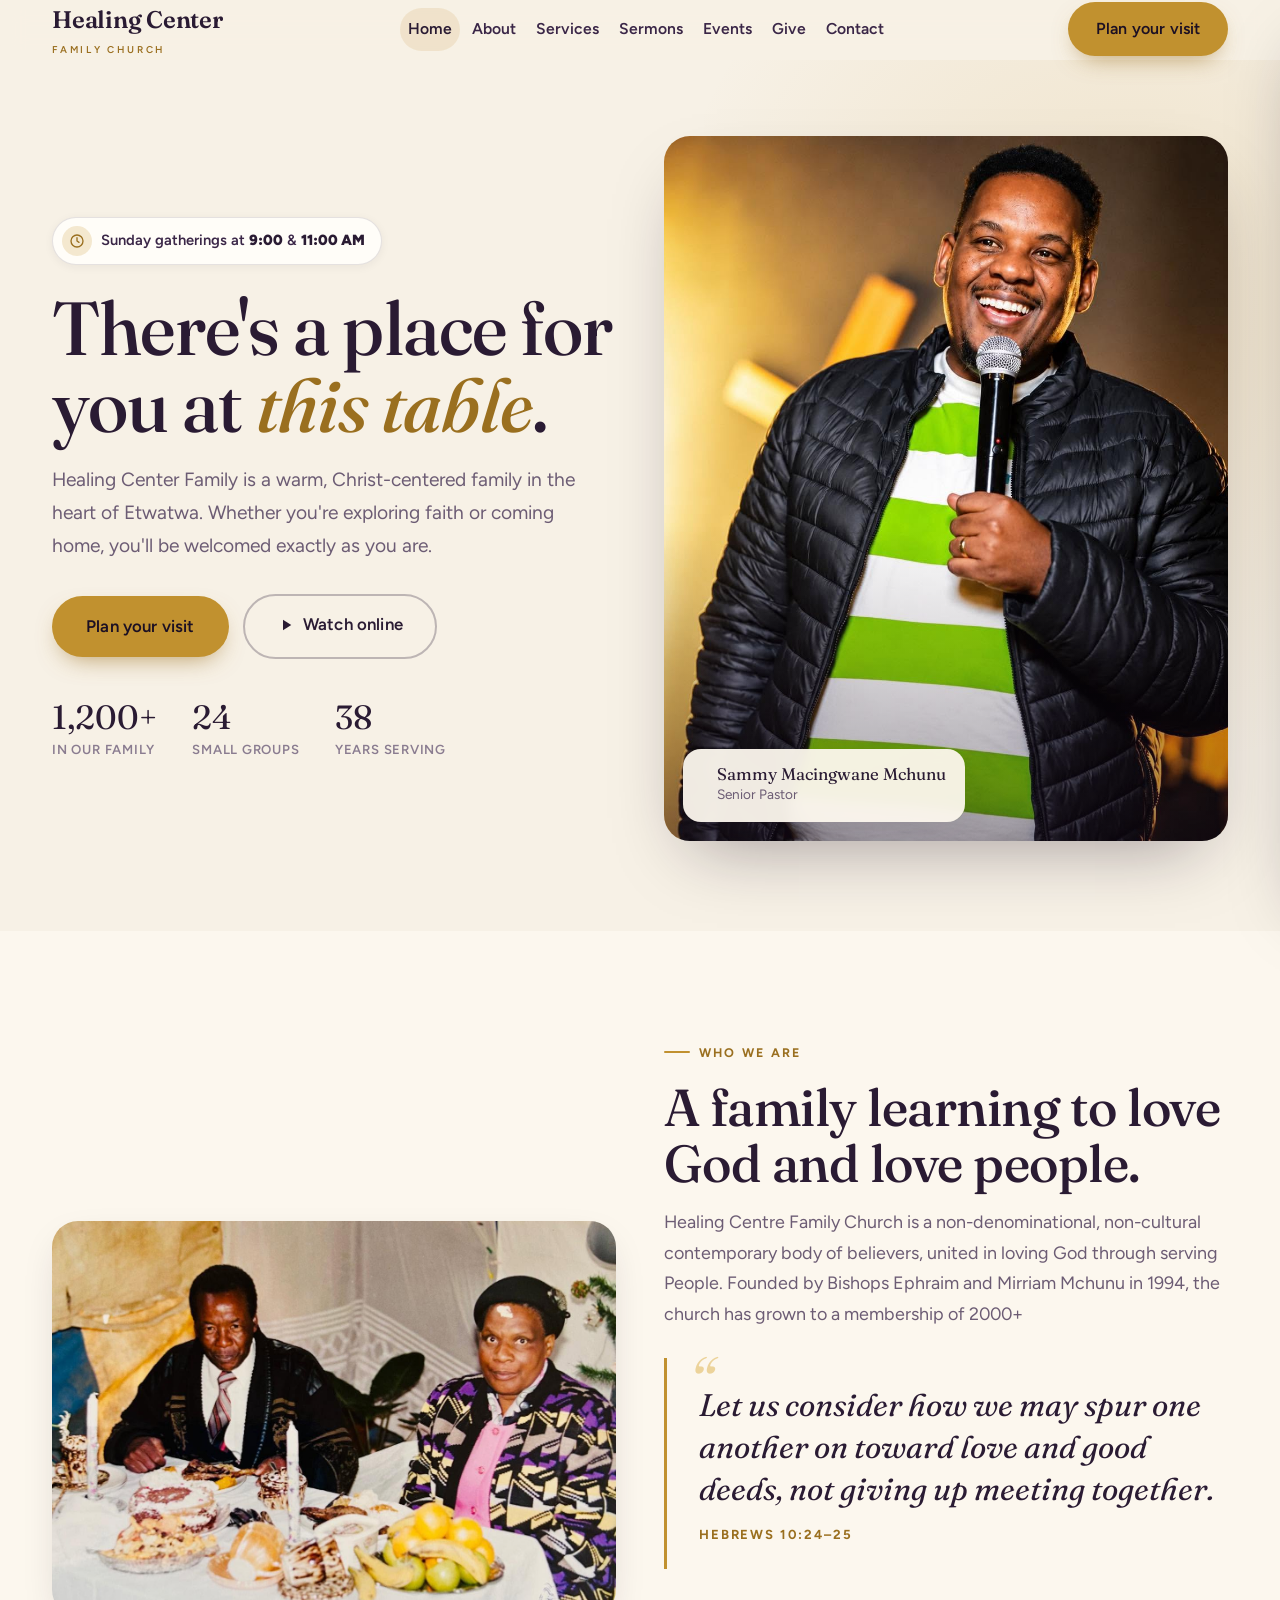
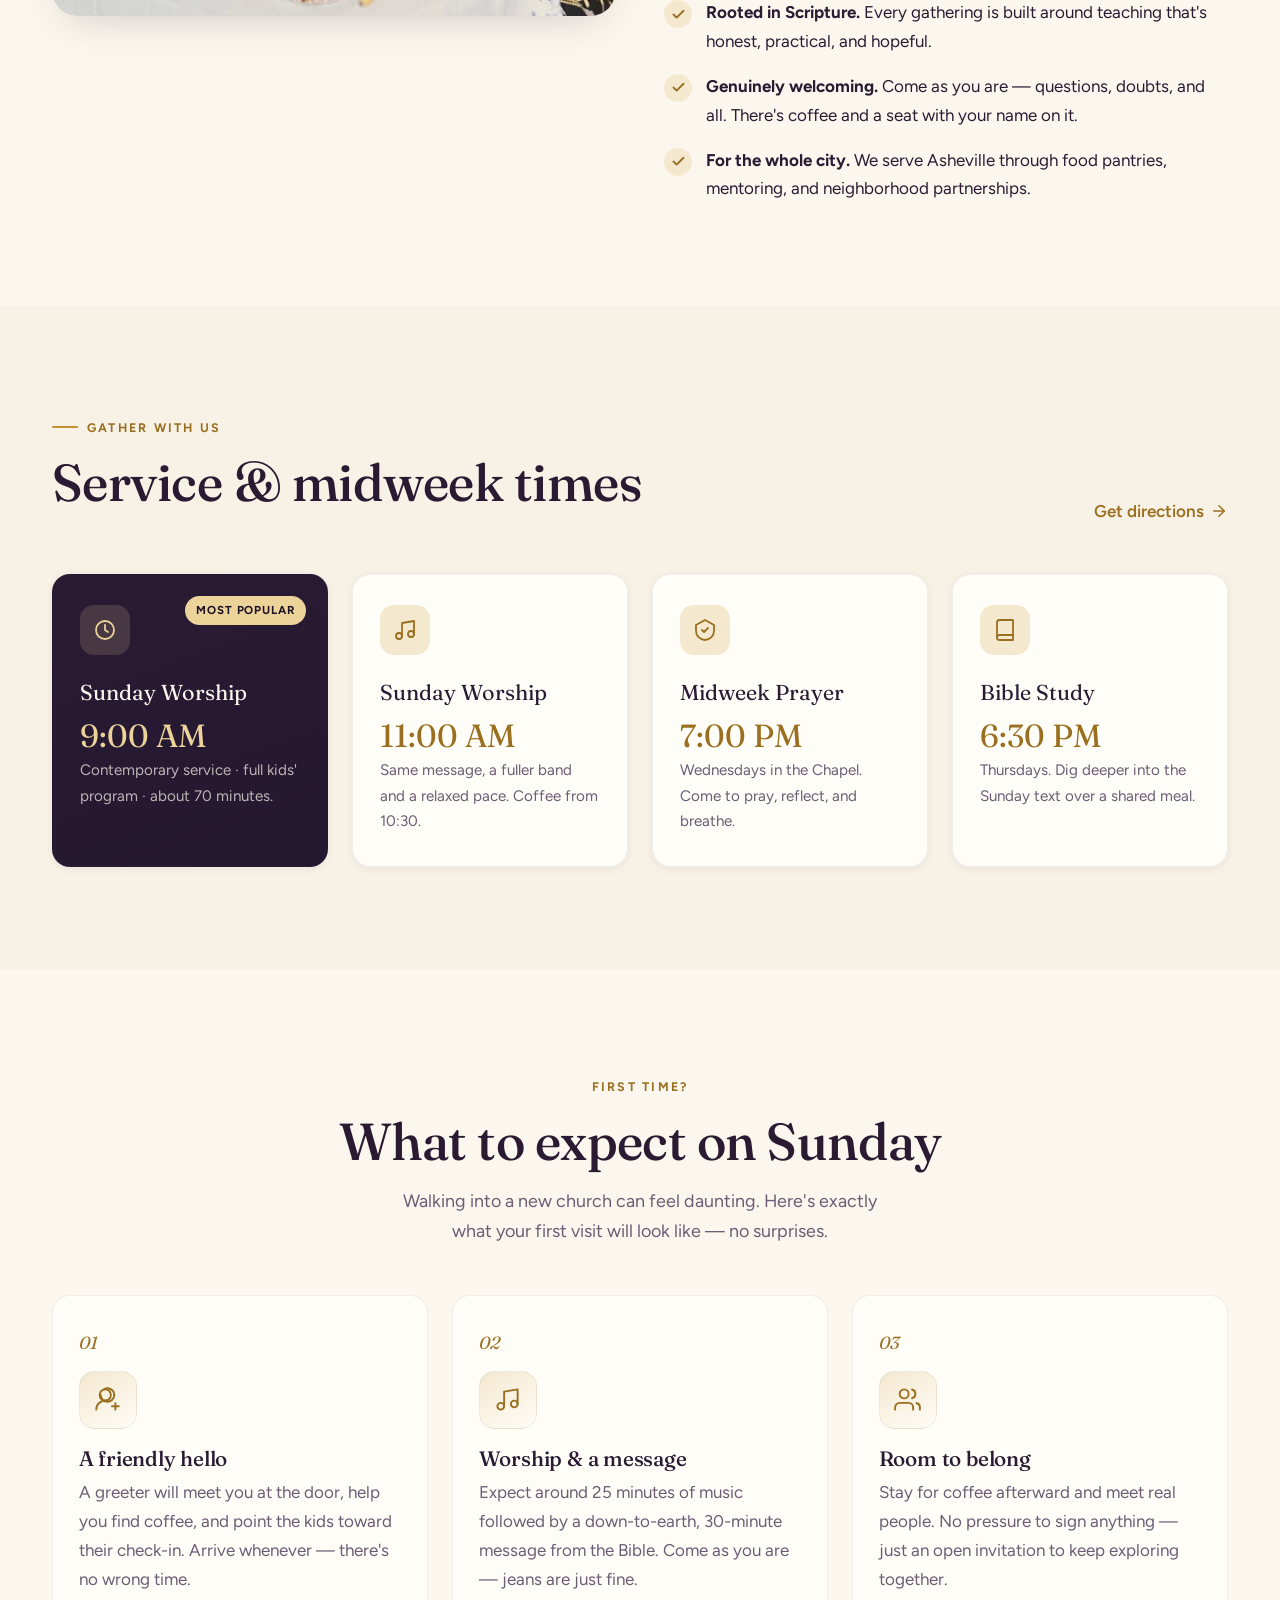
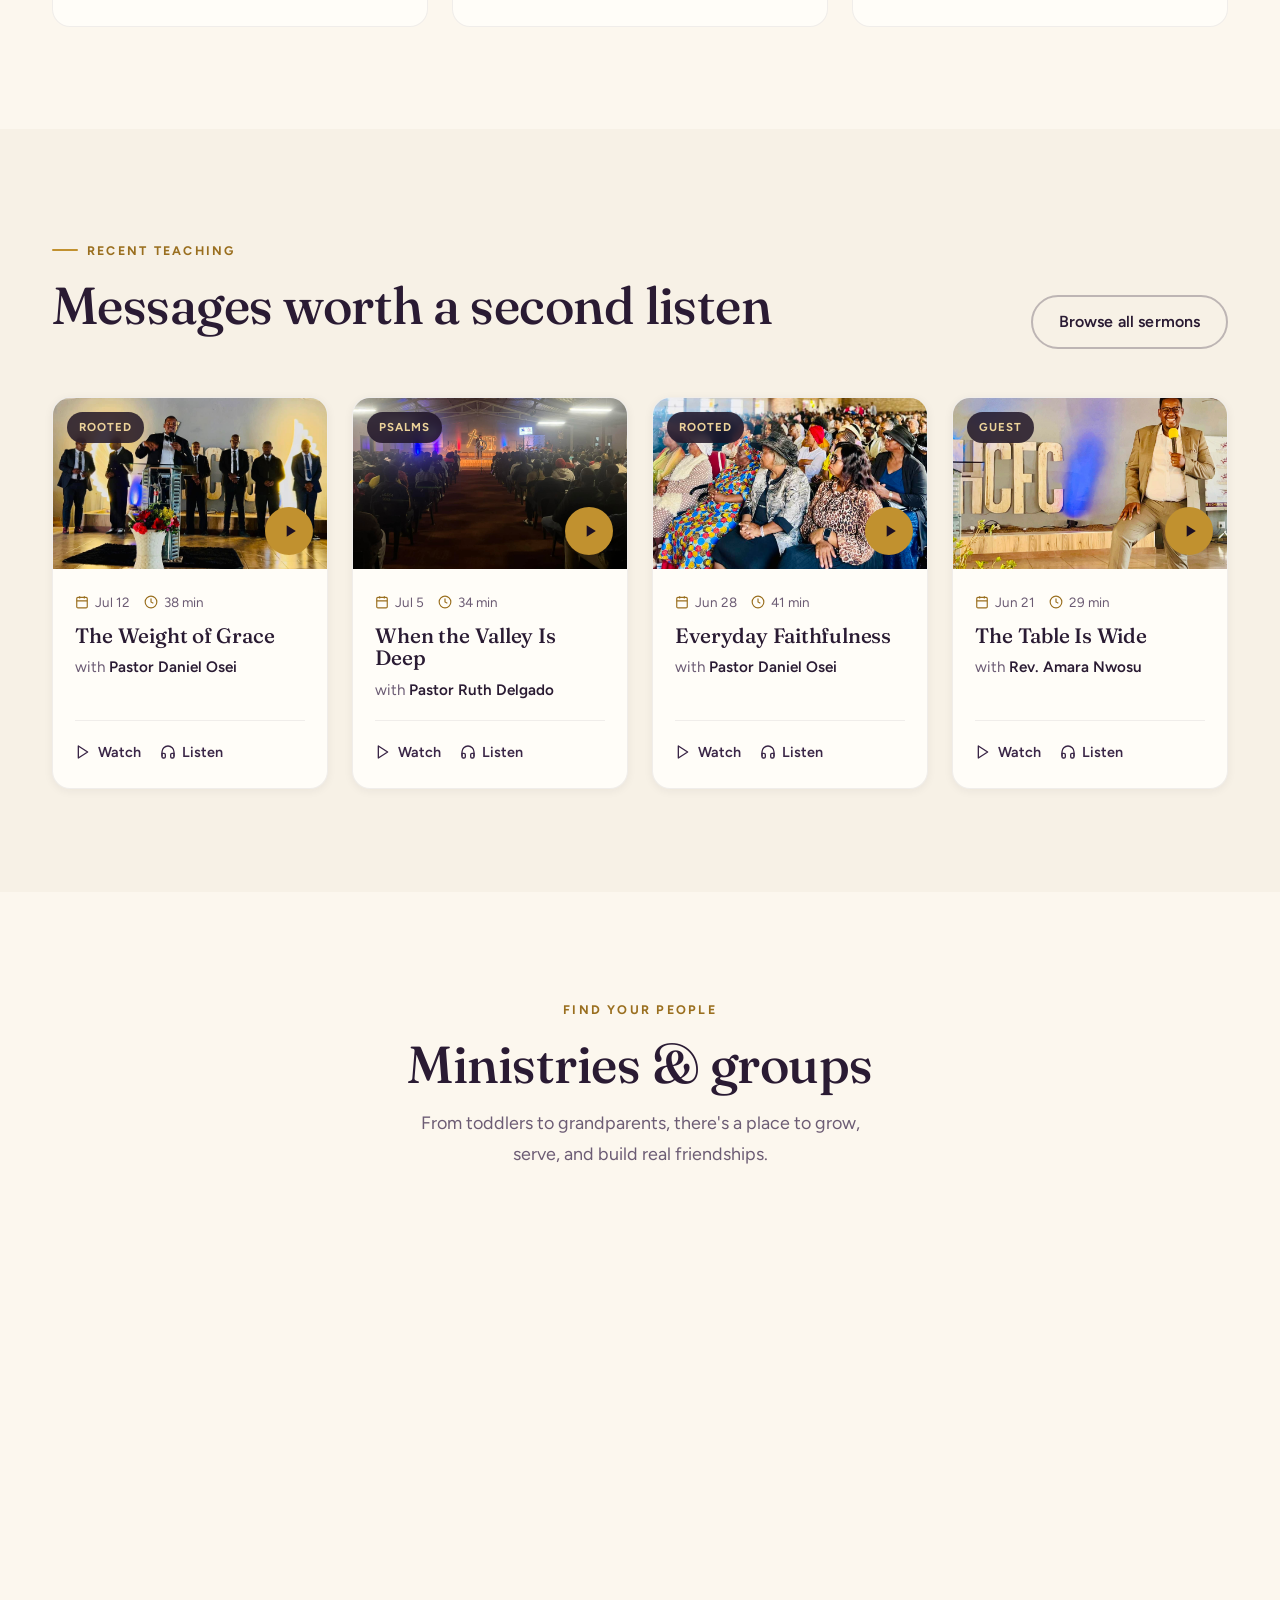
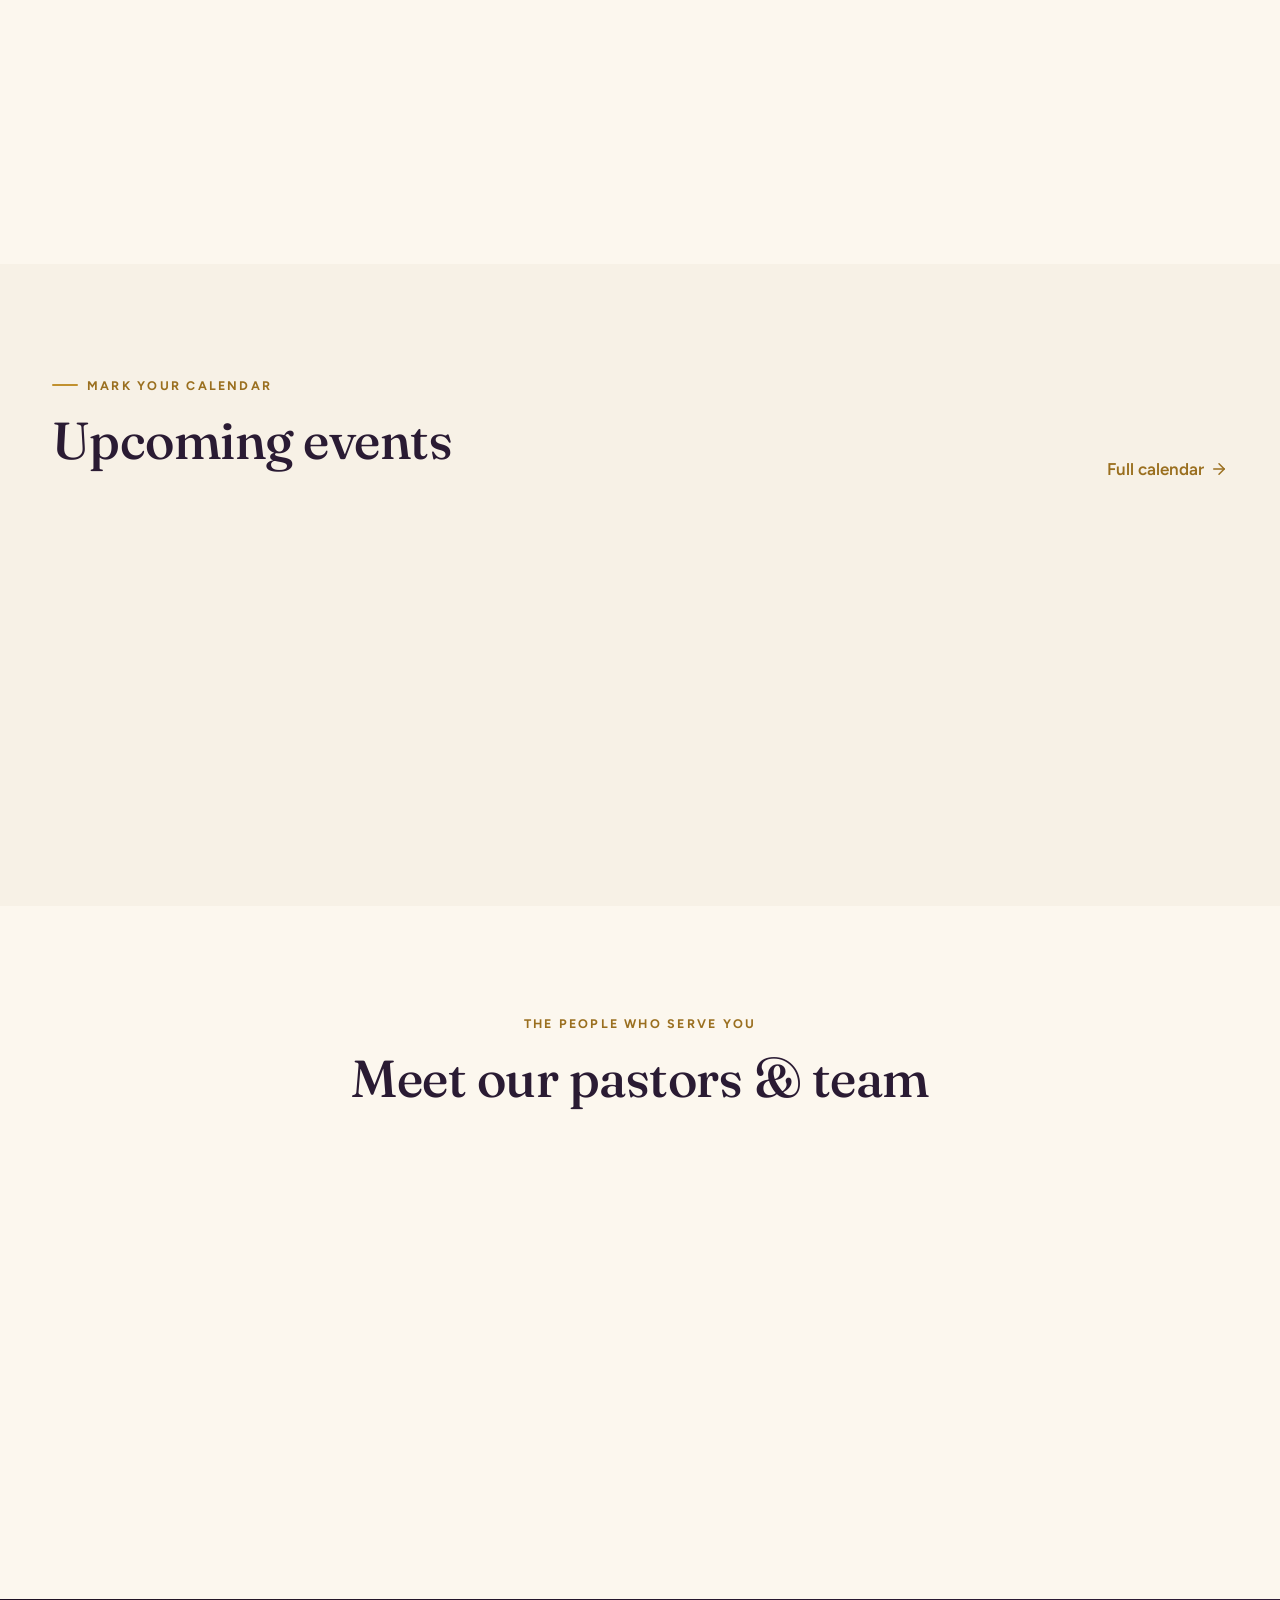
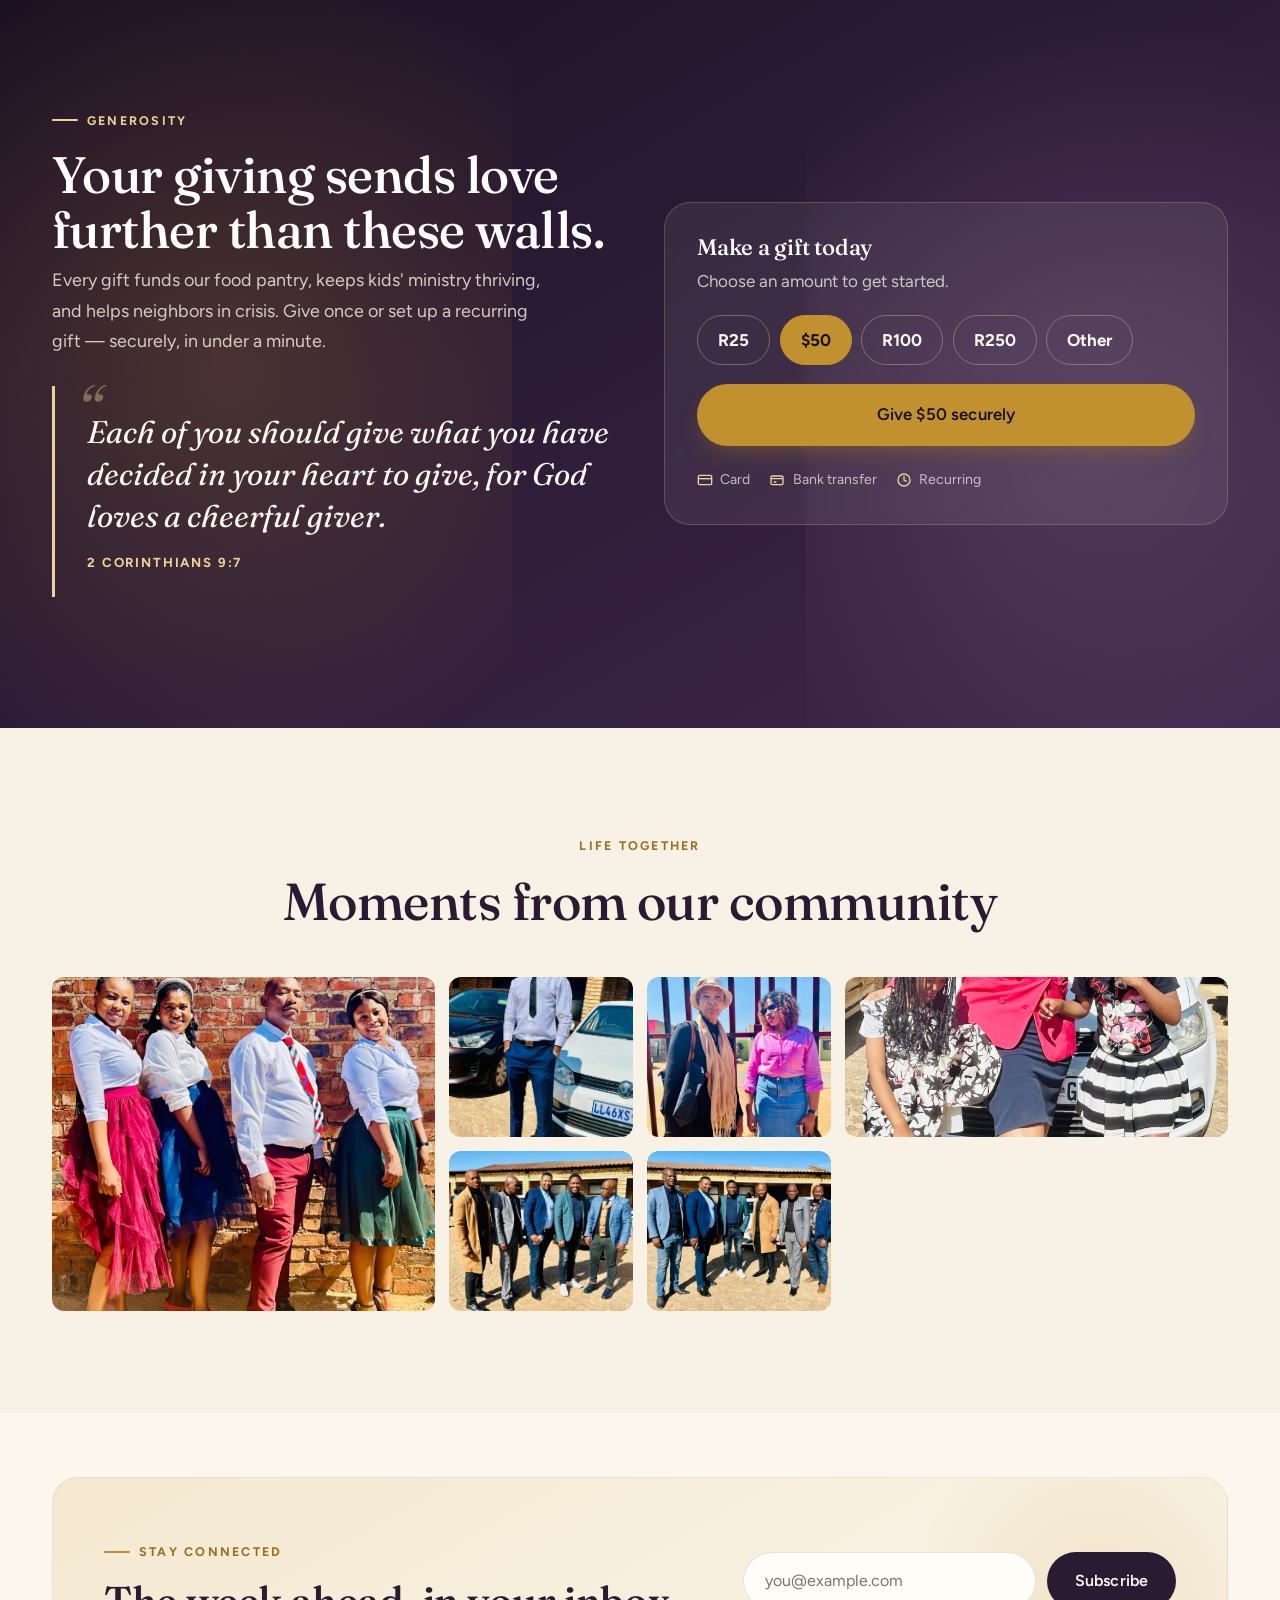
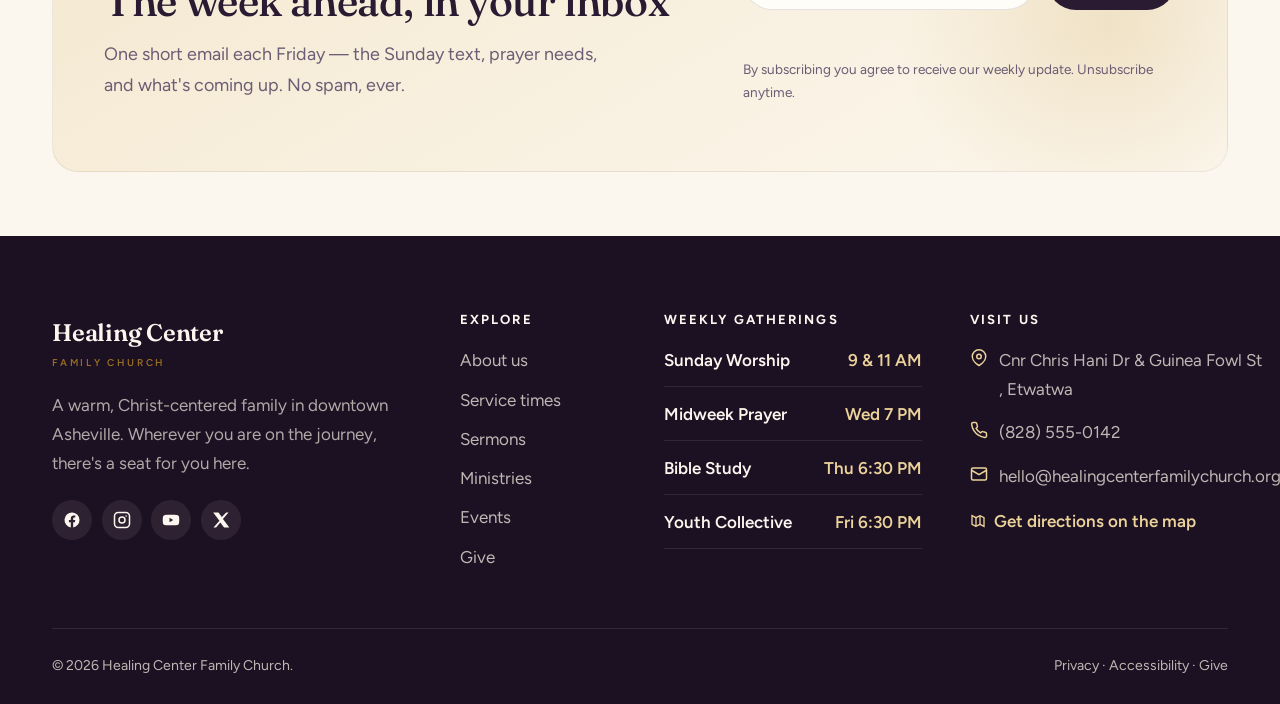
==== index.html @ fda91f12 "sadfsadfasfjj" ====
<!doctype html>
<html lang="en">
<head>
  <script>document.documentElement.classList.add("js")</script>
  <meta charset="utf-8">
  <meta name="viewport" content="width=device-width, initial-scale=1">
  <title>Healing Center Family Church</title>
  <meta name="description" content="Healing Center Family Church is a warm, Christ-centered family in Asheville. Join us Sundays at 9 &amp; 11 AM. Plan your visit, watch sermons online, and find your place in a small group.">

  <!-- Fonts -->
  <link rel="preconnect" href="https://fonts.googleapis.com">
  <link rel="preconnect" href="https://fonts.gstatic.com" crossorigin>
  <link href="https://fonts.googleapis.com/css2?family=Fraunces:ital,opsz,wght@0,9..144,400;0,9..144,500;0,9..144,600;1,9..144,400;1,9..144,500&family=Figtree:wght@400;500;600;700&display=swap" rel="stylesheet">

  <!-- Styles -->
  <link rel="stylesheet" href="css/vendor/bootstrap.min.css">
  <link rel="stylesheet" href="css/style.css">
</head>
<body>
  <a class="skip-link" href="#main">Skip to content</a>

  <!-- ===================== NAVBAR ===================== -->
  <header class="site-nav" id="siteNav">
    <div class="container">
      <nav class="navbar navbar-expand-lg p-0" aria-label="Main navigation">
        <a class="brand" href="index.html" aria-label="Healing Center Family Church home">
          
          <span>Healing Center<small>Family Church</small></span>
        </a>

        <ul class="nav-links navbar-nav mx-auto d-none d-lg-flex flex-row">
          <li class="nav-item"><a class="nav-link active" href="index.html">Home</a></li>
          <li class="nav-item"><a class="nav-link" href="#about">About</a></li>
          <li class="nav-item"><a class="nav-link" href="#services">Services</a></li>
          <li class="nav-item"><a class="nav-link" href="sermons.html">Sermons</a></li>
          <li class="nav-item"><a class="nav-link" href="#events">Events</a></li>
          <li class="nav-item"><a class="nav-link" href="#give">Give</a></li>
          <li class="nav-item"><a class="nav-link" href="#contact">Contact</a></li>
        </ul>

        <div class="nav-cta d-none d-lg-flex align-items-center">
          <a class="btn btn-gold" href="#visit">Plan your visit</a>
        </div>

        <button class="nav-toggle d-lg-none ms-auto" id="navToggle" aria-label="Open menu" aria-expanded="false" aria-controls="mobileMenu">
          <span aria-hidden="true"></span>
        </button>
      </nav>
    </div>
  </header>

  <!-- Mobile menu -->
  <div class="nav-backdrop" id="navBackdrop" hidden></div>
  <aside class="mobile-menu" id="mobileMenu" aria-label="Mobile menu" aria-hidden="true">
    <div class="menu-head">
      <span class="brand" style="font-size:1.25rem;">Healing Center Family Church</span>
      <button class="menu-close" id="menuClose" aria-label="Close menu">&times;</button>
    </div>
    <nav aria-label="Mobile navigation">
      <a class="m-link" href="index.html">Home</a>
      <a class="m-link" href="#about">About</a>
      <a class="m-link" href="#services">Services</a>
      <a class="m-link" href="sermons.html">Sermons</a>
      <a class="m-link" href="#events">Events</a>
      <a class="m-link" href="#give">Give</a>
      <a class="m-link" href="#contact">Contact</a>
    </nav>
    <div class="m-cta">
      <a class="btn btn-gold" href="#visit">Plan your visit</a>
      <a class="btn btn-outline-ink" href="sermons.html">Watch online</a>
    </div>
  </aside>

  <main id="main">
    <!-- ===================== HERO ===================== -->
    <section class="hero" id="visit">
      <div class="container">
        <div class="row align-items-center g-5">
          <div class="col-lg-6">
            <span class="hero-chip">
              <span class="dot" aria-hidden="true"><svg viewBox="0 0 24 24" fill="none" stroke="currentColor" stroke-width="2" stroke-linecap="round" stroke-linejoin="round"><circle cx="12" cy="12" r="9"/><path d="M12 7v5l3 2"/></svg></span>
              <span>Sunday gatherings at <b>9:00</b> &amp; <b>11:00 AM</b></span>
            </span>
            <h1 class="hero-title">There's a place for you at <em>this table</em>.</h1>
            <p class="hero-lead">Healing Center Family is a warm, Christ-centered family in the heart of Etwatwa. Whether you're exploring faith or coming home, you'll be welcomed exactly as you are.</p>
            <div class="hero-actions">
              <a class="btn btn-gold btn-lg" href="#services">Plan your visit</a>
              <a class="btn btn-outline-ink btn-lg" href="sermons.html">
                <span class="d-inline-flex align-items-center gap-2">
                  <svg width="18" height="18" viewBox="0 0 24 24" fill="currentColor" aria-hidden="true"><path d="M8 5v14l11-7z"/></svg>
                  Watch online
                </span>
              </a>
            </div>

            <div class="hero-stats">
              <div class="stat">
                <div class="num" data-count="1200" data-suffix="+">0</div>
                <div class="lbl">In our family</div>
              </div>
              <div class="stat">
                <div class="num" data-count="24">0</div>
                <div class="lbl">Small groups</div>
              </div>
              <div class="stat">
                <div class="num" data-count="38" data-prefix="">0</div>
                <div class="lbl">Years serving</div>
              </div>
            </div>
          </div>

          <div class="col-lg-6">
            <div class="hero-media">
              <img src="img/hero.jpg" width="720" height="900" alt="Congregation gathered together with hands raised in worship inside a light-filled sanctuary" fetchpriority="high">
              <div class="hero-badge">
                <span aria-hidden="true"><svg viewBox="0 0 24 24" fill="none" stroke="currentColor" stroke-width="1.8" stroke-linecap="round" stroke-linejoin="round"><path d="M21 10c0 7-9 12-9 12s-9-5-9-12a9 9 0 0 1 18 0z"/><circle cx="12" cy="10" r="3"/></svg></span>
                <div>
                  <div class="hb-title">Sammy Macingwane Mchunu</div>
                  <div class="hb-sub">Senior Pastor</div>
                </div>
              </div>
            </div>
          </div>
        </div>
      </div>
    </section>

    <!-- ===================== ABOUT / WELCOME ===================== -->
    <section class="section bg-cream-2" id="about">
      <div class="container">
        <div class="row g-5 align-items-center">
          <div class="col-lg-6">
            <div class="about-media">
              <img src="img/about.jpg" width="640" height="760" loading="lazy" alt="Open Bible resting on a wooden pew beside soft morning light through a stained-glass window">
            </div>
          </div>
          <div class="col-lg-6">
            <span class="eyebrow">Who we are</span>
            <h2 class="section-title">A family learning to love God and love people.</h2>
            <p class="section-lead" style="max-width:none;">Healing Centre Family Church is a non-denominational, non-cultural contemporary body of believers, united in loving God through serving People. Founded by Bishops Ephraim and Mirriam Mchunu in 1994, the church has grown to a membership of 2000+
</p>

            <blockquote class="verse-quote">
              Let us consider how we may spur one another on toward love and good deeds, not giving up meeting together.
              <cite>Hebrews 10:24&ndash;25</cite>
            </blockquote>

            <ul class="value-list">
              <li>
                <span class="tick" aria-hidden="true"><svg viewBox="0 0 24 24" fill="none" stroke="currentColor" stroke-width="3" stroke-linecap="round" stroke-linejoin="round"><path d="M20 6 9 17l-5-5"/></svg></span>
                <span><b>Rooted in Scripture.</b> Every gathering is built around teaching that's honest, practical, and hopeful.</span>
              </li>
              <li>
                <span class="tick" aria-hidden="true"><svg viewBox="0 0 24 24" fill="none" stroke="currentColor" stroke-width="3" stroke-linecap="round" stroke-linejoin="round"><path d="M20 6 9 17l-5-5"/></svg></span>
                <span><b>Genuinely welcoming.</b> Come as you are — questions, doubts, and all. There's coffee and a seat with your name on it.</span>
              </li>
              <li>
                <span class="tick" aria-hidden="true"><svg viewBox="0 0 24 24" fill="none" stroke="currentColor" stroke-width="3" stroke-linecap="round" stroke-linejoin="round"><path d="M20 6 9 17l-5-5"/></svg></span>
                <span><b>For the whole city.</b> We serve Asheville through food pantries, mentoring, and neighborhood partnerships.</span>
              </li>
            </ul>
          </div>
        </div>
      </div>
    </section>

    <!-- ===================== SERVICE TIMES ===================== -->
    <section class="section bg-cream" id="services">
      <div class="container">
        <div class="row align-items-end mb-5">
          <div class="col-lg-8">
            <span class="eyebrow">Gather with us</span>
            <h2 class="section-title">Service &amp; midweek times</h2>
          </div>
          <div class="col-lg-4 text-lg-end">
            <a class="link-arrow" href="#contact">Get directions <svg width="18" height="18" viewBox="0 0 24 24" fill="none" stroke="currentColor" stroke-width="2" stroke-linecap="round" stroke-linejoin="round"><path d="M5 12h14"/><path d="m12 5 7 7-7 7"/></svg></a>
          </div>
        </div>

        <div class="row g-4">
          <div class="col-md-6 col-lg-3 reveal">
            <div class="svc-card is-primary">
              <span class="svc-pill">Most popular</span>
              <div class="svc-ico" aria-hidden="true"><svg viewBox="0 0 24 24" fill="none" stroke="currentColor" stroke-width="1.8" stroke-linecap="round" stroke-linejoin="round"><circle cx="12" cy="12" r="9"/><path d="M12 7v5l3 2"/></svg></div>
              <div class="svc-name">Sunday Worship</div>
              <div class="svc-time">9:00 AM</div>
              <p class="svc-meta">Contemporary service · full kids' program · about 70 minutes.</p>
            </div>
          </div>
          <div class="col-md-6 col-lg-3 reveal d1">
            <div class="svc-card">
              <div class="svc-ico" aria-hidden="true"><svg viewBox="0 0 24 24" fill="none" stroke="currentColor" stroke-width="1.8" stroke-linecap="round" stroke-linejoin="round"><path d="M9 18V5l12-2v13"/><circle cx="6" cy="18" r="3"/><circle cx="18" cy="16" r="3"/></svg></div>
              <div class="svc-name">Sunday Worship</div>
              <div class="svc-time">11:00 AM</div>
              <p class="svc-meta">Same message, a fuller band and a relaxed pace. Coffee from 10:30.</p>
            </div>
          </div>
          <div class="col-md-6 col-lg-3 reveal d2">
            <div class="svc-card">
              <div class="svc-ico" aria-hidden="true"><svg viewBox="0 0 24 24" fill="none" stroke="currentColor" stroke-width="1.8" stroke-linecap="round" stroke-linejoin="round"><path d="M12 2 3 7v6c0 5 3.8 8.5 9 9 5.2-.5 9-4 9-9V7z"/><path d="M9 12l2 2 4-4"/></svg></div>
              <div class="svc-name">Midweek Prayer</div>
              <div class="svc-time">7:00 PM</div>
              <p class="svc-meta">Wednesdays in the Chapel. Come to pray, reflect, and breathe.</p>
            </div>
          </div>
          <div class="col-md-6 col-lg-3 reveal d3">
            <div class="svc-card">
              <div class="svc-ico" aria-hidden="true"><svg viewBox="0 0 24 24" fill="none" stroke="currentColor" stroke-width="1.8" stroke-linecap="round" stroke-linejoin="round"><path d="M4 19.5A2.5 2.5 0 0 1 6.5 17H20"/><path d="M6.5 2H20v20H6.5A2.5 2.5 0 0 1 4 19.5v-15A2.5 2.5 0 0 1 6.5 2z"/></svg></div>
              <div class="svc-name">Bible Study</div>
              <div class="svc-time">6:30 PM</div>
              <p class="svc-meta">Thursdays. Dig deeper into the Sunday text over a shared meal.</p>
            </div>
          </div>
        </div>
      </div>
    </section>

    <!-- ===================== WHAT TO EXPECT ===================== -->
    <section class="section bg-cream-2">
      <div class="container">
        <div class="text-center mb-5">
          <span class="eyebrow center">First time?</span>
          <h2 class="section-title">What to expect on Sunday</h2>
          <p class="section-lead mx-auto">Walking into a new church can feel daunting. Here's exactly what your first visit will look like — no surprises.</p>
        </div>
        <div class="row g-4">
          <div class="col-md-4 reveal">
            <div class="expect-card">
              <span class="expect-num">01</span>
              <div class="expect-ico" aria-hidden="true"><svg viewBox="0 0 24 24" fill="none" stroke="currentColor" stroke-width="1.7" stroke-linecap="round" stroke-linejoin="round"><path d="M18 8a6 6 0 0 0-9.33-5"/><path d="M6 8a6 6 0 0 0 12 0"/><path d="M2 21a8 8 0 0 1 10.43-7.62"/><circle cx="10" cy="8" r="5"/><path d="M16 18h6"/><path d="M19 15v6"/></svg></div>
              <h3>A friendly hello</h3>
              <p>A greeter will meet you at the door, help you find coffee, and point the kids toward their check-in. Arrive whenever — there's no wrong time.</p>
            </div>
          </div>
          <div class="col-md-4 reveal d1">
            <div class="expect-card">
              <span class="expect-num">02</span>
              <div class="expect-ico" aria-hidden="true"><svg viewBox="0 0 24 24" fill="none" stroke="currentColor" stroke-width="1.7" stroke-linecap="round" stroke-linejoin="round"><path d="M9 18V5l12-2v13"/><circle cx="6" cy="18" r="3"/><circle cx="18" cy="16" r="3"/></svg></div>
              <h3>Worship &amp; a message</h3>
              <p>Expect around 25 minutes of music followed by a down-to-earth, 30-minute message from the Bible. Come as you are — jeans are just fine.</p>
            </div>
          </div>
          <div class="col-md-4 reveal d2">
            <div class="expect-card">
              <span class="expect-num">03</span>
              <div class="expect-ico" aria-hidden="true"><svg viewBox="0 0 24 24" fill="none" stroke="currentColor" stroke-width="1.7" stroke-linecap="round" stroke-linejoin="round"><path d="M17 21v-2a4 4 0 0 0-4-4H5a4 4 0 0 0-4 4v2"/><circle cx="9" cy="7" r="4"/><path d="M23 21v-2a4 4 0 0 0-3-3.87"/><path d="M16 3.13a4 4 0 0 1 0 7.75"/></svg></div>
              <h3>Room to belong</h3>
              <p>Stay for coffee afterward and meet real people. No pressure to sign anything — just an open invitation to keep exploring together.</p>
            </div>
          </div>
        </div>
      </div>
    </section>

    <!-- ===================== SERMONS ===================== -->
    <section class="section bg-cream" id="sermons">
      <div class="container">
        <div class="row align-items-end mb-5">
          <div class="col-lg-8">
            <span class="eyebrow">Recent teaching</span>
            <h2 class="section-title">Messages worth a second listen</h2>
          </div>
          <div class="col-lg-4 text-lg-end">
            <a class="btn btn-outline-ink" href="sermons.html">Browse all sermons</a>
          </div>
        </div>

        <div class="row g-4">
          <!-- Sermon 1 -->
          <div class="col-sm-6 col-lg-3 reveal">
            <article class="sermon-card">
              <div class="sermon-thumb">
                <img src="img/sermon-1.jpg" width="640" height="400" loading="lazy" alt="Pastor teaching from an open Bible on a wooden stage">
                <span class="sermon-series">Rooted</span>
                <a class="sermon-play" href="sermons.html" aria-label="Play sermon: The Weight of Grace"><svg viewBox="0 0 24 24" fill="currentColor" aria-hidden="true"><path d="M8 5v14l11-7z"/></svg></a>
              </div>
              <div class="sermon-body">
                <div class="sermon-meta">
                  <span><svg viewBox="0 0 24 24" fill="none" stroke="currentColor" stroke-width="2"><rect x="3" y="4" width="18" height="18" rx="2"/><path d="M16 2v4M8 2v4M3 10h18"/></svg>Jul 12</span>
                  <span><svg viewBox="0 0 24 24" fill="none" stroke="currentColor" stroke-width="2"><circle cx="12" cy="12" r="10"/><path d="M12 6v6l4 2"/></svg>38 min</span>
                </div>
                <h3><a href="sermons.html">The Weight of Grace</a></h3>
                <p class="sermon-speaker">with <b>Pastor Daniel Osei</b></p>
                <div class="sermon-actions">
                  <a href="sermons.html"><svg viewBox="0 0 24 24" fill="none" stroke="currentColor" stroke-width="2" stroke-linecap="round" stroke-linejoin="round"><polygon points="5 3 19 12 5 21 5 3"/></svg>Watch</a>
                  <a href="sermons.html"><svg viewBox="0 0 24 24" fill="none" stroke="currentColor" stroke-width="2" stroke-linecap="round" stroke-linejoin="round"><path d="M3 18v-6a9 9 0 0 1 18 0v6"/><path d="M21 19a2 2 0 0 1-2 2h-1a2 2 0 0 1-2-2v-3a2 2 0 0 1 2-2h3zM3 19a2 2 0 0 0 2 2h1a2 2 0 0 0 2-2v-3a2 2 0 0 0-2-2H3z"/></svg>Listen</a>
                </div>
              </div>
            </article>
          </div>
          <!-- Sermon 2 -->
          <div class="col-sm-6 col-lg-3 reveal d1">
            <article class="sermon-card">
              <div class="sermon-thumb">
                <img src="img/sermon-2.jpg" width="640" height="400" loading="lazy" alt="Worship band leading music with warm stage lighting">
                <span class="sermon-series">Psalms</span>
                <a class="sermon-play" href="sermons.html" aria-label="Play sermon: When the Valley Is Deep"><svg viewBox="0 0 24 24" fill="currentColor" aria-hidden="true"><path d="M8 5v14l11-7z"/></svg></a>
              </div>
              <div class="sermon-body">
                <div class="sermon-meta">
                  <span><svg viewBox="0 0 24 24" fill="none" stroke="currentColor" stroke-width="2"><rect x="3" y="4" width="18" height="18" rx="2"/><path d="M16 2v4M8 2v4M3 10h18"/></svg>Jul 5</span>
                  <span><svg viewBox="0 0 24 24" fill="none" stroke="currentColor" stroke-width="2"><circle cx="12" cy="12" r="10"/><path d="M12 6v6l4 2"/></svg>34 min</span>
                </div>
                <h3><a href="sermons.html">When the Valley Is Deep</a></h3>
                <p class="sermon-speaker">with <b>Pastor Ruth Delgado</b></p>
                <div class="sermon-actions">
                  <a href="sermons.html"><svg viewBox="0 0 24 24" fill="none" stroke="currentColor" stroke-width="2" stroke-linecap="round" stroke-linejoin="round"><polygon points="5 3 19 12 5 21 5 3"/></svg>Watch</a>
                  <a href="sermons.html"><svg viewBox="0 0 24 24" fill="none" stroke="currentColor" stroke-width="2" stroke-linecap="round" stroke-linejoin="round"><path d="M3 18v-6a9 9 0 0 1 18 0v6"/><path d="M21 19a2 2 0 0 1-2 2h-1a2 2 0 0 1-2-2v-3a2 2 0 0 1 2-2h3zM3 19a2 2 0 0 0 2 2h1a2 2 0 0 0 2-2v-3a2 2 0 0 0-2-2H3z"/></svg>Listen</a>
                </div>
              </div>
            </article>
          </div>
          <!-- Sermon 3 -->
          <div class="col-sm-6 col-lg-3 reveal d2">
            <article class="sermon-card">
              <div class="sermon-thumb">
                <img src="img/sermon-3.jpg" width="640" height="400" loading="lazy" alt="Congregation listening intently during a Sunday message">
                <span class="sermon-series">Rooted</span>
                <a class="sermon-play" href="sermons.html" aria-label="Play sermon: Everyday Faithfulness"><svg viewBox="0 0 24 24" fill="currentColor" aria-hidden="true"><path d="M8 5v14l11-7z"/></svg></a>
              </div>
              <div class="sermon-body">
                <div class="sermon-meta">
                  <span><svg viewBox="0 0 24 24" fill="none" stroke="currentColor" stroke-width="2"><rect x="3" y="4" width="18" height="18" rx="2"/><path d="M16 2v4M8 2v4M3 10h18"/></svg>Jun 28</span>
                  <span><svg viewBox="0 0 24 24" fill="none" stroke="currentColor" stroke-width="2"><circle cx="12" cy="12" r="10"/><path d="M12 6v6l4 2"/></svg>41 min</span>
                </div>
                <h3><a href="sermons.html">Everyday Faithfulness</a></h3>
                <p class="sermon-speaker">with <b>Pastor Daniel Osei</b></p>
                <div class="sermon-actions">
                  <a href="sermons.html"><svg viewBox="0 0 24 24" fill="none" stroke="currentColor" stroke-width="2" stroke-linecap="round" stroke-linejoin="round"><polygon points="5 3 19 12 5 21 5 3"/></svg>Watch</a>
                  <a href="sermons.html"><svg viewBox="0 0 24 24" fill="none" stroke="currentColor" stroke-width="2" stroke-linecap="round" stroke-linejoin="round"><path d="M3 18v-6a9 9 0 0 1 18 0v6"/><path d="M21 19a2 2 0 0 1-2 2h-1a2 2 0 0 1-2-2v-3a2 2 0 0 1 2-2h3zM3 19a2 2 0 0 0 2 2h1a2 2 0 0 0 2-2v-3a2 2 0 0 0-2-2H3z"/></svg>Listen</a>
                </div>
              </div>
            </article>
          </div>
          <!-- Sermon 4 -->
          <div class="col-sm-6 col-lg-3 reveal d3">
            <article class="sermon-card">
              <div class="sermon-thumb">
                <img src="img/sermon-4.jpg" width="640" height="400" loading="lazy" alt="Candlelit evening prayer gathering in the chapel">
                <span class="sermon-series">Guest</span>
                <a class="sermon-play" href="sermons.html" aria-label="Play sermon: The Table Is Wide"><svg viewBox="0 0 24 24" fill="currentColor" aria-hidden="true"><path d="M8 5v14l11-7z"/></svg></a>
              </div>
              <div class="sermon-body">
                <div class="sermon-meta">
                  <span><svg viewBox="0 0 24 24" fill="none" stroke="currentColor" stroke-width="2"><rect x="3" y="4" width="18" height="18" rx="2"/><path d="M16 2v4M8 2v4M3 10h18"/></svg>Jun 21</span>
                  <span><svg viewBox="0 0 24 24" fill="none" stroke="currentColor" stroke-width="2"><circle cx="12" cy="12" r="10"/><path d="M12 6v6l4 2"/></svg>29 min</span>
                </div>
                <h3><a href="sermons.html">The Table Is Wide</a></h3>
                <p class="sermon-speaker">with <b>Rev. Amara Nwosu</b></p>
                <div class="sermon-actions">
                  <a href="sermons.html"><svg viewBox="0 0 24 24" fill="none" stroke="currentColor" stroke-width="2" stroke-linecap="round" stroke-linejoin="round"><polygon points="5 3 19 12 5 21 5 3"/></svg>Watch</a>
                  <a href="sermons.html"><svg viewBox="0 0 24 24" fill="none" stroke="currentColor" stroke-width="2" stroke-linecap="round" stroke-linejoin="round"><path d="M3 18v-6a9 9 0 0 1 18 0v6"/><path d="M21 19a2 2 0 0 1-2 2h-1a2 2 0 0 1-2-2v-3a2 2 0 0 1 2-2h3zM3 19a2 2 0 0 0 2 2h1a2 2 0 0 0 2-2v-3a2 2 0 0 0-2-2H3z"/></svg>Listen</a>
                </div>
              </div>
            </article>
          </div>
        </div>
      </div>
    </section>

    <!-- ===================== MINISTRIES ===================== -->
    <section class="section bg-cream-2" id="ministries">
      <div class="container">
        <div class="text-center mb-5">
          <span class="eyebrow center">Find your people</span>
          <h2 class="section-title">Ministries &amp; groups</h2>
          <p class="section-lead mx-auto">From toddlers to grandparents, there's a place to grow, serve, and build real friendships.</p>
        </div>
        <div class="row g-4">
          <div class="col-md-6 col-lg-4 reveal">
            <article class="ministry-card">
              <img src="img/min-kids.jpg" width="520" height="360" loading="lazy" alt="Children laughing during a Sunday kids' program activity">
              <div class="ministry-body">
                <span class="ministry-tag">Ages 0&ndash;11</span>
                <h3>Grace Kids</h3>
                <p>Safe, joyful, secure check-in so kids can explore faith at their level.</p>
                <span class="m-when"><svg viewBox="0 0 24 24" fill="none" stroke="currentColor" stroke-width="2"><circle cx="12" cy="12" r="9"/><path d="M12 7v5l3 2"/></svg>Sundays · both services</span>
              </div>
            </article>
          </div>
          <div class="col-md-6 col-lg-4 reveal d1">
            <article class="ministry-card">
              <img src="img/min-youth.jpg" width="520" height="360" loading="lazy" alt="Teenagers gathered together and smiling at a youth group night">
              <div class="ministry-body">
                <span class="ministry-tag">Grades 6&ndash;12</span>
                <h3>Youth Collective</h3>
                <p>Games, honest conversation, and mentors who actually show up.</p>
                <span class="m-when"><svg viewBox="0 0 24 24" fill="none" stroke="currentColor" stroke-width="2"><circle cx="12" cy="12" r="9"/><path d="M12 7v5l3 2"/></svg>Fridays · 6:30 PM</span>
              </div>
            </article>
          </div>
          <div class="col-md-6 col-lg-4 reveal d2">
            <article class="ministry-card">
              <img src="img/min-worship.jpg" width="520" height="360" loading="lazy" alt="Worship team rehearsing with guitars and microphones">
              <div class="ministry-body">
                <span class="ministry-tag">All ages</span>
                <h3>Worship Team</h3>
                <p>Musicians, vocalists, and tech volunteers who help us sing together.</p>
                <span class="m-when"><svg viewBox="0 0 24 24" fill="none" stroke="currentColor" stroke-width="2"><circle cx="12" cy="12" r="9"/><path d="M12 7v5l3 2"/></svg>Rehearsal · Thu 7 PM</span>
              </div>
            </article>
          </div>
          <div class="col-md-6 col-lg-4 reveal">
            <article class="ministry-card">
              <img src="img/min-outreach.jpg" width="520" height="360" loading="lazy" alt="Volunteers packing boxes of food for a neighborhood outreach">
              <div class="ministry-body">
                <span class="ministry-tag">Serve the city</span>
                <h3>Outreach &amp; Mercy</h3>
                <p>Food pantry, refugee welcome, and monthly neighborhood serve days.</p>
                <span class="m-when"><svg viewBox="0 0 24 24" fill="none" stroke="currentColor" stroke-width="2"><circle cx="12" cy="12" r="9"/><path d="M12 7v5l3 2"/></svg>2nd Saturdays · 9 AM</span>
              </div>
            </article>
          </div>
          <div class="col-md-6 col-lg-4 reveal d1">
            <article class="ministry-card">
              <img src="img/min-groups.jpg" width="520" height="360" loading="lazy" alt="Small group of adults talking around a living-room coffee table">
              <div class="ministry-body">
                <span class="ministry-tag">Midweek</span>
                <h3>Small Groups</h3>
                <p>Twenty-four groups across the city meeting in homes to share life.</p>
                <span class="m-when"><svg viewBox="0 0 24 24" fill="none" stroke="currentColor" stroke-width="2"><circle cx="12" cy="12" r="9"/><path d="M12 7v5l3 2"/></svg>Various nights</span>
              </div>
            </article>
          </div>
          <div class="col-md-6 col-lg-4 reveal d2">
            <article class="ministry-card">
              <img src="img/min-prayer.jpg" width="520" height="360" loading="lazy" alt="Hands joined together in prayer around a candle">
              <div class="ministry-body">
                <span class="ministry-tag">Every week</span>
                <h3>Prayer Ministry</h3>
                <p>A team that prays over every request — quietly, faithfully, all year.</p>
                <span class="m-when"><svg viewBox="0 0 24 24" fill="none" stroke="currentColor" stroke-width="2"><circle cx="12" cy="12" r="9"/><path d="M12 7v5l3 2"/></svg>Wednesdays · 7 PM</span>
              </div>
            </article>
          </div>
        </div>
      </div>
    </section>

    <!-- ===================== EVENTS ===================== -->
    <section class="section bg-cream" id="events">
      <div class="container">
        <div class="row align-items-end mb-5">
          <div class="col-lg-8">
            <span class="eyebrow">Mark your calendar</span>
            <h2 class="section-title">Upcoming events</h2>
          </div>
          <div class="col-lg-4 text-lg-end">
            <a class="link-arrow" href="#contact">Full calendar <svg width="18" height="18" viewBox="0 0 24 24" fill="none" stroke="currentColor" stroke-width="2" stroke-linecap="round" stroke-linejoin="round"><path d="M5 12h14"/><path d="m12 5 7 7-7 7"/></svg></a>
          </div>
        </div>

        <div class="row g-3">
          <div class="col-lg-6 reveal">
            <div class="event-row">
              <div class="event-date"><div class="mo">Jul</div><div class="day">26</div></div>
              <div class="event-main">
                <div class="event-cat">Community</div>
                <h3>Summer Block Party</h3>
                <div class="event-meta">
                  <span><svg viewBox="0 0 24 24" fill="none" stroke="currentColor" stroke-width="2"><circle cx="12" cy="12" r="9"/><path d="M12 7v5l3 2"/></svg>4:00 &ndash; 8:00 PM</span>
                  <span><svg viewBox="0 0 24 24" fill="none" stroke="currentColor" stroke-width="2"><path d="M21 10c0 7-9 12-9 12s-9-5-9-12a9 9 0 0 1 18 0z"/><circle cx="12" cy="10" r="3"/></svg>Sycamore Lawn</span>
                </div>
              </div>
              <a class="btn btn-outline-ink" href="#visit">RSVP</a>
            </div>
          </div>
          <div class="col-lg-6 reveal d1">
            <div class="event-row">
              <div class="event-date"><div class="mo">Aug</div><div class="day">02</div></div>
              <div class="event-main">
                <div class="event-cat">Baptism</div>
                <h3>Baptism Sunday &amp; Picnic</h3>
                <div class="event-meta">
                  <span><svg viewBox="0 0 24 24" fill="none" stroke="currentColor" stroke-width="2"><circle cx="12" cy="12" r="9"/><path d="M12 7v5l3 2"/></svg>11:00 AM</span>
                  <span><svg viewBox="0 0 24 24" fill="none" stroke="currentColor" stroke-width="2"><path d="M21 10c0 7-9 12-9 12s-9-5-9-12a9 9 0 0 1 18 0z"/><circle cx="12" cy="10" r="3"/></svg>Beaver Lake</span>
                </div>
              </div>
              <a class="btn btn-outline-ink" href="#visit">RSVP</a>
            </div>
          </div>
          <div class="col-lg-6 reveal">
            <div class="event-row">
              <div class="event-date"><div class="mo">Aug</div><div class="day">09</div></div>
              <div class="event-main">
                <div class="event-cat">Serve day</div>
                <h3>City Serve: Food Pantry Restock</h3>
                <div class="event-meta">
                  <span><svg viewBox="0 0 24 24" fill="none" stroke="currentColor" stroke-width="2"><circle cx="12" cy="12" r="9"/><path d="M12 7v5l3 2"/></svg>9:00 AM &ndash; noon</span>
                  <span><svg viewBox="0 0 24 24" fill="none" stroke="currentColor" stroke-width="2"><path d="M21 10c0 7-9 12-9 12s-9-5-9-12a9 9 0 0 1 18 0z"/><circle cx="12" cy="10" r="3"/></svg>Fellowship Hall</span>
                </div>
              </div>
              <a class="btn btn-outline-ink" href="#visit">RSVP</a>
            </div>
          </div>
          <div class="col-lg-6 reveal d1">
            <div class="event-row">
              <div class="event-date"><div class="mo">Aug</div><div class="day">15</div></div>
              <div class="event-main">
                <div class="event-cat">Women</div>
                <h3>Women's Breakfast &amp; Study</h3>
                <div class="event-meta">
                  <span><svg viewBox="0 0 24 24" fill="none" stroke="currentColor" stroke-width="2"><circle cx="12" cy="12" r="9"/><path d="M12 7v5l3 2"/></svg>8:30 AM</span>
                  <span><svg viewBox="0 0 24 24" fill="none" stroke="currentColor" stroke-width="2"><path d="M21 10c0 7-9 12-9 12s-9-5-9-12a9 9 0 0 1 18 0z"/><circle cx="12" cy="10" r="3"/></svg>The Commons</span>
                </div>
              </div>
              <a class="btn btn-outline-ink" href="#visit">RSVP</a>
            </div>
          </div>
        </div>
      </div>
    </section>

    <!-- ===================== STAFF / PASTORS ===================== -->
    <section class="section bg-cream-2" id="team">
      <div class="container">
        <div class="text-center mb-5">
          <span class="eyebrow center">The people who serve you</span>
          <h2 class="section-title">Meet our pastors &amp; team</h2>
        </div>
        <div class="row g-4">
          <div class="col-6 col-lg-3 reveal">
            <div class="staff-card">
              <div class="staff-photo">
                <img src="img/staff-1.jpg" width="400" height="400" loading="lazy" alt="Portrait of Pastor Daniel Osei smiling warmly">
                <div class="staff-social">
                  <a href="#team" aria-label="Daniel on X"><svg viewBox="0 0 24 24" fill="currentColor"><path d="M18.9 2H22l-7.4 8.5L23 22h-6.9l-5-6.6L5.4 22H2l7.9-9L1.6 2h7l4.5 6z"/></svg></a>
                  <a href="#team" aria-label="Email Daniel"><svg viewBox="0 0 24 24" fill="none" stroke="currentColor" stroke-width="2"><rect x="2" y="4" width="20" height="16" rx="2"/><path d="m22 7-10 6L2 7"/></svg></a>
                </div>
              </div>
              <h3>Daniel Osei</h3>
              <div class="staff-role">Lead Pastor</div>
            </div>
          </div>
          <div class="col-6 col-lg-3 reveal d1">
            <div class="staff-card">
              <div class="staff-photo">
                <img src="img/staff-2.jpg" width="400" height="400" loading="lazy" alt="Portrait of Pastor Ruth Delgado">
                <div class="staff-social">
                  <a href="#team" aria-label="Ruth on X"><svg viewBox="0 0 24 24" fill="currentColor"><path d="M18.9 2H22l-7.4 8.5L23 22h-6.9l-5-6.6L5.4 22H2l7.9-9L1.6 2h7l4.5 6z"/></svg></a>
                  <a href="#team" aria-label="Email Ruth"><svg viewBox="0 0 24 24" fill="none" stroke="currentColor" stroke-width="2"><rect x="2" y="4" width="20" height="16" rx="2"/><path d="m22 7-10 6L2 7"/></svg></a>
                </div>
              </div>
              <h3>Ruth Delgado</h3>
              <div class="staff-role">Teaching Pastor</div>
            </div>
          </div>
          <div class="col-6 col-lg-3 reveal d2">
            <div class="staff-card">
              <div class="staff-photo">
                <img src="img/staff-3.jpg" width="400" height="400" loading="lazy" alt="Portrait of worship director Micah Bennett">
                <div class="staff-social">
                  <a href="#team" aria-label="Micah on X"><svg viewBox="0 0 24 24" fill="currentColor"><path d="M18.9 2H22l-7.4 8.5L23 22h-6.9l-5-6.6L5.4 22H2l7.9-9L1.6 2h7l4.5 6z"/></svg></a>
                  <a href="#team" aria-label="Email Micah"><svg viewBox="0 0 24 24" fill="none" stroke="currentColor" stroke-width="2"><rect x="2" y="4" width="20" height="16" rx="2"/><path d="m22 7-10 6L2 7"/></svg></a>
                </div>
              </div>
              <h3>Micah Bennett</h3>
              <div class="staff-role">Worship Director</div>
            </div>
          </div>
          <div class="col-6 col-lg-3 reveal d3">
            <div class="staff-card">
              <div class="staff-photo">
                <img src="img/staff-4.jpg" width="400" height="400" loading="lazy" alt="Portrait of family pastor Grace Kim">
                <div class="staff-social">
                  <a href="#team" aria-label="Grace on X"><svg viewBox="0 0 24 24" fill="currentColor"><path d="M18.9 2H22l-7.4 8.5L23 22h-6.9l-5-6.6L5.4 22H2l7.9-9L1.6 2h7l4.5 6z"/></svg></a>
                  <a href="#team" aria-label="Email Grace"><svg viewBox="0 0 24 24" fill="none" stroke="currentColor" stroke-width="2"><rect x="2" y="4" width="20" height="16" rx="2"/><path d="m22 7-10 6L2 7"/></svg></a>
                </div>
              </div>
              <h3>Grace Kim</h3>
              <div class="staff-role">Family &amp; Kids Pastor</div>
            </div>
          </div>
        </div>
      </div>
    </section>

    <!-- ===================== GIVE BAND ===================== -->
    <section class="section give-band" id="give">
      <div class="container">
        <div class="row g-5 align-items-center">
          <div class="col-lg-6">
            <span class="eyebrow">Generosity</span>
            <h2 class="give-title">Your giving sends love further than these walls.</h2>
            <p class="give-lead">Every gift funds our food pantry, keeps kids' ministry thriving, and helps neighbors in crisis. Give once or set up a recurring gift — securely, in under a minute.</p>
            <blockquote class="verse-quote">
              Each of you should give what you have decided in your heart to give, for God loves a cheerful giver.
              <cite>2 Corinthians 9:7</cite>
            </blockquote>
          </div>
          <div class="col-lg-6">
            <div class="give-panel">
              <h3>Make a gift today</h3>
              <p style="color:rgba(247,241,230,.78);margin-bottom:0;">Choose an amount to get started.</p>
              <div class="give-amounts" role="group" aria-label="Choose a giving amount">
                <button type="button" class="amount-btn">R25</button>
                <button type="button" class="amount-btn active">$50</button>
                <button type="button" class="amount-btn">R100</button>
                <button type="button" class="amount-btn">R250</button>
                <button type="button" class="amount-btn">Other</button>
              </div>
              <a class="btn btn-gold btn-lg w-100" href="#give">Give <span class="give-amount-label">$50</span> securely</a>
              <div class="give-methods">
                <span><svg viewBox="0 0 24 24" fill="none" stroke="currentColor" stroke-width="2"><rect x="2" y="5" width="20" height="14" rx="2"/><path d="M2 10h20"/></svg>Card</span>
                <span><svg viewBox="0 0 24 24" fill="none" stroke="currentColor" stroke-width="2"><rect x="3" y="6" width="18" height="13" rx="2"/><path d="M3 10h18M7 15h4"/></svg>Bank transfer</span>
                <span><svg viewBox="0 0 24 24" fill="none" stroke="currentColor" stroke-width="2"><circle cx="12" cy="12" r="9"/><path d="M12 6v6l4 2"/></svg>Recurring</span>
              </div>
            </div>
          </div>
        </div>
      </div>
    </section>

    <!-- ===================== GALLERY ===================== -->
    <section class="section bg-cream" id="gallery">
      <div class="container">
        <div class="text-center mb-5">
          <span class="eyebrow center">Life together</span>
          <h2 class="section-title">Moments from our community</h2>
        </div>
        <div class="gallery-grid">
          <button class="gallery-item g-wide g-tall" data-full="img/gallery-1.jpg" aria-label="Open photo: Sunday worship gathering">
            <img src="img/gallery-1.jpg" width="600" height="600" loading="lazy" alt="Congregation worshipping together with warm light">
            <span class="g-plus" aria-hidden="true"><svg viewBox="0 0 24 24" fill="none" stroke="currentColor" stroke-width="2.4"><path d="M12 5v14M5 12h14"/></svg></span>
          </button>
          <button class="gallery-item" data-full="img/gallery-2.jpg" aria-label="Open photo: Kids' ministry craft time">
            <img src="img/gallery-2.jpg" width="300" height="300" loading="lazy" alt="Children doing crafts in the kids' room">
            <span class="g-plus" aria-hidden="true"><svg viewBox="0 0 24 24" fill="none" stroke="currentColor" stroke-width="2.4"><path d="M12 5v14M5 12h14"/></svg></span>
          </button>
          <button class="gallery-item" data-full="img/gallery-3.jpg" aria-label="Open photo: Shared community meal">
            <img src="img/gallery-3.jpg" width="300" height="300" loading="lazy" alt="People sharing a meal at long tables">
            <span class="g-plus" aria-hidden="true"><svg viewBox="0 0 24 24" fill="none" stroke="currentColor" stroke-width="2.4"><path d="M12 5v14M5 12h14"/></svg></span>
          </button>
          <button class="gallery-item g-wide" data-full="img/gallery-4.jpg" aria-label="Open photo: Outdoor baptism celebration">
            <img src="img/gallery-4.jpg" width="600" height="300" loading="lazy" alt="Outdoor baptism celebration by the lake">
            <span class="g-plus" aria-hidden="true"><svg viewBox="0 0 24 24" fill="none" stroke="currentColor" stroke-width="2.4"><path d="M12 5v14M5 12h14"/></svg></span>
          </button>
          <button class="gallery-item" data-full="img/gallery-5.jpg" aria-label="Open photo: Volunteers serving the neighborhood">
            <img src="img/gallery-5.jpg" width="300" height="300" loading="lazy" alt="Volunteers handing out food to neighbors">
            <span class="g-plus" aria-hidden="true"><svg viewBox="0 0 24 24" fill="none" stroke="currentColor" stroke-width="2.4"><path d="M12 5v14M5 12h14"/></svg></span>
          </button>
          <button class="gallery-item" data-full="img/gallery-6.jpg" aria-label="Open photo: Youth group evening">
            <img src="img/gallery-6.jpg" width="300" height="300" loading="lazy" alt="Youth group laughing together in the evening">
            <span class="g-plus" aria-hidden="true"><svg viewBox="0 0 24 24" fill="none" stroke="currentColor" stroke-width="2.4"><path d="M12 5v14M5 12h14"/></svg></span>
          </button>
        </div>
      </div>
    </section>

    <!-- ===================== NEWSLETTER ===================== -->
    <section class="section-sm bg-cream-2" id="contact">
      <div class="container">
        <div class="newsletter-card">
          <div class="container-inner">
            <div class="row align-items-center g-4">
              <div class="col-lg-7">
                <span class="eyebrow">Stay connected</span>
                <h2 class="section-title" style="font-size:clamp(1.8rem,3.4vw,2.6rem);">The week ahead, in your inbox</h2>
                <p class="section-lead" style="max-width:46ch;">One short email each Friday — the Sunday text, prayer needs, and what's coming up. No spam, ever.</p>
              </div>
              <div class="col-lg-5">
                <form class="newsletter-form" id="newsletterForm" novalidate>
                  <label class="visually-hidden" for="nlEmail">Email address</label>
                  <input type="email" id="nlEmail" name="email" placeholder="you@example.com" required autocomplete="email">
                  <button class="btn btn-ink" type="submit">Subscribe</button>
                </form>
                <p class="form-msg" id="nlMsg" role="status" aria-live="polite"></p>
                <p class="newsletter-note">By subscribing you agree to receive our weekly update. Unsubscribe anytime.</p>
              </div>
            </div>
          </div>
        </div>
      </div>
    </section>
  </main>

  <!-- ===================== FOOTER ===================== -->
  <footer class="site-footer">
    <div class="container">
      <div class="row g-5">
        <div class="col-lg-4">
          <a class="brand" href="index.html" aria-label="Healing Center Family Church home">
            
            <span>Healing Center<small>Family Church</small></span>
          </a>
          <p class="footer-about">A warm, Christ-centered family in downtown Asheville. Wherever you are on the journey, there's a seat for you here.</p>
          <div class="footer-social">
            <a href="#contact" aria-label="Facebook"><svg viewBox="0 0 24 24" fill="currentColor"><path d="M22 12a10 10 0 1 0-11.6 9.9v-7H7.9V12h2.5V9.8c0-2.5 1.5-3.9 3.8-3.9 1.1 0 2.2.2 2.2.2v2.5h-1.2c-1.2 0-1.6.8-1.6 1.6V12h2.7l-.4 2.9h-2.3v7A10 10 0 0 0 22 12z"/></svg></a>
            <a href="#contact" aria-label="Instagram"><svg viewBox="0 0 24 24" fill="none" stroke="currentColor" stroke-width="2"><rect x="2" y="2" width="20" height="20" rx="5"/><circle cx="12" cy="12" r="4"/><circle cx="17.5" cy="6.5" r="1" fill="currentColor" stroke="none"/></svg></a>
            <a href="#contact" aria-label="YouTube"><svg viewBox="0 0 24 24" fill="currentColor"><path d="M23 12s0-3.2-.4-4.7a2.5 2.5 0 0 0-1.8-1.8C19.2 5 12 5 12 5s-7.2 0-8.8.5A2.5 2.5 0 0 0 1.4 7.3C1 8.8 1 12 1 12s0 3.2.4 4.7a2.5 2.5 0 0 0 1.8 1.8C4.8 19 12 19 12 19s7.2 0 8.8-.5a2.5 2.5 0 0 0 1.8-1.8C23 15.2 23 12 23 12zM10 15V9l5 3z"/></svg></a>
            <a href="#contact" aria-label="X"><svg viewBox="0 0 24 24" fill="currentColor"><path d="M18.9 2H22l-7.4 8.5L23 22h-6.9l-5-6.6L5.4 22H2l7.9-9L1.6 2h7l4.5 6z"/></svg></a>
          </div>
        </div>

        <div class="col-6 col-lg-2">
          <h4>Explore</h4>
          <ul class="footer-links">
            <li><a href="#about">About us</a></li>
            <li><a href="#services">Service times</a></li>
            <li><a href="sermons.html">Sermons</a></li>
            <li><a href="#ministries">Ministries</a></li>
            <li><a href="#events">Events</a></li>
            <li><a href="#give">Give</a></li>
          </ul>
        </div>

        <div class="col-6 col-lg-3">
          <h4>Weekly gatherings</h4>
          <ul class="footer-svc">
            <li><span class="d">Sunday Worship</span><span class="t">9 &amp; 11 AM</span></li>
            <li><span class="d">Midweek Prayer</span><span class="t">Wed 7 PM</span></li>
            <li><span class="d">Bible Study</span><span class="t">Thu 6:30 PM</span></li>
            <li><span class="d">Youth Collective</span><span class="t">Fri 6:30 PM</span></li>
          </ul>
        </div>

        <div class="col-lg-3">
          <h4>Visit us</h4>
          <ul class="footer-contact">
            <li>
              <svg viewBox="0 0 24 24" fill="none" stroke="currentColor" stroke-width="2"><path d="M21 10c0 7-9 12-9 12s-9-5-9-12a9 9 0 0 1 18 0z"/><circle cx="12" cy="10" r="3"/></svg>
              <span>Cnr Chris Hani Dr & Guinea Fowl St<br>, Etwatwa</span>
            </li>
            <li>
              <svg viewBox="0 0 24 24" fill="none" stroke="currentColor" stroke-width="2"><path d="M22 16.9v3a2 2 0 0 1-2.2 2 19.8 19.8 0 0 1-8.6-3 19.5 19.5 0 0 1-6-6 19.8 19.8 0 0 1-3-8.6A2 2 0 0 1 4.1 2h3a2 2 0 0 1 2 1.7c.1 1 .4 1.9.7 2.8a2 2 0 0 1-.5 2.1L8.1 9.9a16 16 0 0 0 6 6l1.3-1.3a2 2 0 0 1 2.1-.4c.9.3 1.8.6 2.8.7a2 2 0 0 1 1.7 2z"/></svg>
              <a href="tel:+18285550142">(828) 555-0142</a>
            </li>
            <li>
              <svg viewBox="0 0 24 24" fill="none" stroke="currentColor" stroke-width="2"><rect x="2" y="4" width="20" height="16" rx="2"/><path d="m22 7-10 6L2 7"/></svg>
              <a href="mailto:hello@gracecommunity.org">hello@healingcenterfamilychurch.org</a>
            </li>
          </ul>
          <a class="footer-map" href="https://maps.google.com/?q=412+Sycamore+Street+Asheville+NC" target="_blank" rel="noopener">
            <svg viewBox="0 0 24 24" fill="none" stroke="currentColor" stroke-width="2"><path d="M9 20 3 17V4l6 3 6-3 6 3v13l-6-3-6 3z"/><path d="M9 7v13M15 4v13"/></svg>
            Get directions on the map
          </a>
        </div>
      </div>

      <div class="footer-bottom">
        <div class="row align-items-center g-2">
          <div class="col-md-6">&copy; 2026 Healing Center Family Church.</div>
          <div class="col-md-6 text-md-end">
            <a href="#contact">Privacy</a> &middot; <a href="#contact">Accessibility</a> &middot; <a href="#give">Give</a>
          </div>
        </div>
      </div>
    </div>
  </footer>

  <!-- Lightbox -->
  <div class="lightbox" id="lightbox" role="dialog" aria-modal="true" aria-label="Photo viewer">
    <button class="lightbox-btn lb-close" id="lbClose" aria-label="Close viewer"><svg viewBox="0 0 24 24" fill="none" stroke="currentColor" stroke-width="2.2"><path d="M18 6 6 18M6 6l12 12"/></svg></button>
    <button class="lightbox-btn lb-prev" id="lbPrev" aria-label="Previous photo"><svg viewBox="0 0 24 24" fill="none" stroke="currentColor" stroke-width="2.2"><path d="m15 18-6-6 6-6"/></svg></button>
    <img id="lbImg" src="" alt="">
    <button class="lightbox-btn lb-next" id="lbNext" aria-label="Next photo"><svg viewBox="0 0 24 24" fill="none" stroke="currentColor" stroke-width="2.2"><path d="m9 18 6-6-6-6"/></svg></button>
    <div class="lb-count" id="lbCount"></div>
  </div>

  <button class="to-top" id="toTop" aria-label="Back to top"><svg viewBox="0 0 24 24" fill="none" stroke="currentColor" stroke-width="2.2"><path d="m18 15-6-6-6 6"/></svg></button>

  <!-- Scripts -->
  <script src="js/vendor/bootstrap.bundle.min.js"></script>
  <script src="js/main.js"></script>
</body>
</html>
---- css/style.css ----
/* progressive enhancement: reveal content visible without JS (crawlers/no-JS see full content; JS arms the scroll animation) */
html:not(.js) .reveal,html:not(.js) [class*="reveal"]{opacity:1!important;transform:none!important;filter:none!important}

/* ============================================================
   Sanctuary — Church & Ministry template
   Design layer on Bootstrap 5. Vanilla, self-hosted.
   Palette: deep plum ink + burnished gold + bone/cream
   Type: Fraunces (display serif) + Figtree (humanist sans)
   ============================================================ */

:root {
  /* Ink / plum */
  --ink:        #2a1b33;
  --ink-900:    #1c1023;
  --ink-800:    #241730;
  --ink-700:    #3a2647;
  --plum:       #4a2f58;
  --plum-soft:  #6b5074;

  /* Gold accent */
  --gold:       #c1912f;
  --gold-bright:#d8a63f;
  --gold-soft:  #ecd39a;
  --gold-wash:  #f4e8cf;
  --gold-deep:  #9a6f1f;

  /* Neutrals */
  --cream:      #f7f1e6;
  --cream-2:    #fcf7ee;
  --paper:      #fffdf8;
  --bone:       #efe6d6;

  --ink-text:   #2a1b33;
  --muted:      #6c5c74;
  --muted-2:    #8a7c90;
  --line:       rgba(42, 27, 51, .12);
  --line-soft:  rgba(42, 27, 51, .07);

  --shadow-sm:  0 2px 10px rgba(42, 27, 51, .06);
  --shadow:     0 14px 40px -14px rgba(42, 27, 51, .22);
  --shadow-lg:  0 30px 70px -28px rgba(28, 16, 35, .40);

  --r-sm: 12px;
  --r:    18px;
  --r-lg: 26px;
  --r-pill: 999px;

  --ff-sans:    'Figtree', system-ui, -apple-system, 'Segoe UI', sans-serif;
  --ff-display: 'Fraunces', 'Georgia', serif;

  --container: 1200px;
}

/* ---------- Base ---------- */
* { box-sizing: border-box; }

html { scroll-behavior: smooth; }
@media (prefers-reduced-motion: reduce) {
  html { scroll-behavior: auto; }
}

body {
  font-family: var(--ff-sans);
  color: var(--ink-text);
  background: var(--cream);
  font-size: 1.0625rem;
  line-height: 1.7;
  -webkit-font-smoothing: antialiased;
  text-rendering: optimizeLegibility;
}

h1, h2, h3, h4, h5, .display-face {
  font-family: var(--ff-display);
  font-weight: 500;
  line-height: 1.08;
  letter-spacing: -0.01em;
  color: var(--ink);
  font-optical-sizing: auto;
}

p { margin: 0 0 1rem; }

a { color: var(--gold-deep); text-decoration: none; transition: color .2s ease; }
a:hover { color: var(--ink); }

img { max-width: 100%; height: auto; }

.container { max-width: var(--container); }

:focus-visible {
  outline: 3px solid var(--gold);
  outline-offset: 3px;
  border-radius: 4px;
}

::selection { background: var(--gold-soft); color: var(--ink-900); }

/* ---------- Skip link ---------- */
.skip-link {
  position: absolute;
  left: 1rem;
  top: -60px;
  z-index: 2000;
  background: var(--ink);
  color: var(--cream-2);
  padding: .65rem 1.1rem;
  border-radius: var(--r-pill);
  font-weight: 600;
  transition: top .2s ease;
}
.skip-link:focus { top: 1rem; color: var(--cream-2); }

/* ---------- Helpers ---------- */
.section { padding: clamp(4rem, 8vw, 7rem) 0; }
.section-sm { padding: clamp(3rem, 5vw, 4.5rem) 0; }

.eyebrow {
  display: inline-flex;
  align-items: center;
  gap: .55rem;
  font-family: var(--ff-sans);
  font-weight: 700;
  font-size: .78rem;
  letter-spacing: .18em;
  text-transform: uppercase;
  color: var(--gold-deep);
  margin-bottom: 1rem;
}
.eyebrow::before {
  content: "";
  width: 26px;
  height: 2px;
  background: var(--gold);
  border-radius: 2px;
}
.eyebrow.center::before { display: none; }

.section-title {
  font-size: clamp(2rem, 4.2vw, 3.25rem);
  margin: 0 0 1rem;
}
.section-lead {
  color: var(--muted);
  font-size: 1.12rem;
  max-width: 44ch;
}
.text-center .section-lead,
.section-head.center .section-lead { margin-left: auto; margin-right: auto; }

.bg-cream   { background: var(--cream); }
.bg-cream-2 { background: var(--cream-2); }
.bg-paper   { background: var(--paper); }
.bg-bone    { background: var(--bone); }
.bg-ink     { background: var(--ink); color: var(--cream-2); }

.serif-accent { font-style: italic; color: var(--gold-deep); }

/* ---------- Buttons ---------- */
.btn {
  font-family: var(--ff-sans);
  font-weight: 600;
  border-radius: var(--r-pill);
  padding: .82rem 1.6rem;
  letter-spacing: .01em;
  transition: transform .2s ease, box-shadow .2s ease, background-color .2s ease, color .2s ease;
  border: 2px solid transparent;
}
.btn:active { transform: translateY(1px); }

.btn-gold {
  background: var(--gold);
  color: var(--ink-900);
  box-shadow: 0 10px 24px -10px rgba(154, 111, 31, .7);
}
.btn-gold:hover {
  background: var(--gold-bright);
  color: var(--ink-900);
  transform: translateY(-2px);
  box-shadow: 0 16px 30px -12px rgba(154, 111, 31, .75);
}

.btn-ink {
  background: var(--ink);
  color: var(--cream-2);
}
.btn-ink:hover {
  background: var(--ink-900);
  color: #fff;
  transform: translateY(-2px);
}

.btn-outline-ink {
  background: transparent;
  color: var(--ink);
  border-color: rgba(42, 27, 51, .28);
}
.btn-outline-ink:hover {
  background: var(--ink);
  color: var(--cream-2);
  border-color: var(--ink);
}

.btn-outline-cream {
  background: transparent;
  color: var(--cream-2);
  border-color: rgba(247, 241, 230, .45);
}
.btn-outline-cream:hover {
  background: var(--cream-2);
  color: var(--ink);
  border-color: var(--cream-2);
}

.btn-ghost {
  padding: .5rem .25rem;
  color: var(--ink);
  font-weight: 600;
}
.btn-ghost:hover { color: var(--gold-deep); }

.btn-lg { padding: 1rem 2rem; font-size: 1.05rem; }

.link-arrow {
  display: inline-flex;
  align-items: center;
  gap: .4rem;
  font-weight: 600;
  color: var(--gold-deep);
}
.link-arrow svg { transition: transform .2s ease; }
.link-arrow:hover svg { transform: translateX(4px); }

/* ---------- Navbar ---------- */
.site-nav {
  position: sticky;
  top: 0;
  z-index: 1030;
  background: rgba(247, 241, 230, .82);
  backdrop-filter: saturate(150%) blur(12px);
  -webkit-backdrop-filter: saturate(150%) blur(12px);
  border-bottom: 1px solid transparent;
  transition: background .3s ease, box-shadow .3s ease, border-color .3s ease;
}
.site-nav.is-stuck {
  background: rgba(252, 247, 238, .95);
  box-shadow: var(--shadow-sm);
  border-bottom-color: var(--line-soft);
}

.site-nav .navbar { padding: .85rem 0; }

.brand {
  display: inline-flex;
  align-items: center;
  gap: .7rem;
  font-family: var(--ff-display);
  font-weight: 600;
  font-size: 1.5rem;
  color: var(--ink);
  letter-spacing: -0.01em;
}
.brand:hover { color: var(--ink); }
.brand-mark {
  width: 40px;
  height: 40px;
  display: grid;
  place-items: center;
  border-radius: 12px;
  background: linear-gradient(150deg, var(--plum), var(--ink));
  color: var(--gold-soft);
  flex: none;
  box-shadow: inset 0 0 0 1px rgba(236, 211, 154, .25);
}
.brand-mark svg { width: 21px; height: 21px; }
.brand small {
  display: block;
  font-family: var(--ff-sans);
  font-weight: 600;
  font-size: .62rem;
  letter-spacing: .28em;
  text-transform: uppercase;
  color: var(--gold-deep);
  margin-top: 1px;
}

.nav-links { gap: .25rem; }
.nav-links .nav-link {
  font-family: var(--ff-sans);
  font-weight: 600;
  font-size: .98rem;
  color: var(--ink-700);
  padding: .5rem .85rem;
  border-radius: var(--r-pill);
  position: relative;
  transition: color .2s ease, background-color .2s ease;
}
.nav-links .nav-link:hover,
.nav-links .nav-link.active { color: var(--ink); }
.nav-links .nav-link.active { background: rgba(193, 145, 47, .14); }

.nav-cta { gap: .6rem; }

/* Custom hamburger */
.nav-toggle {
  border: 1px solid var(--line);
  background: var(--paper);
  border-radius: 12px;
  width: 48px;
  height: 46px;
  display: grid;
  place-items: center;
  padding: 0;
}
.nav-toggle span,
.nav-toggle span::before,
.nav-toggle span::after {
  content: "";
  display: block;
  width: 22px;
  height: 2px;
  background: var(--ink);
  border-radius: 2px;
  transition: transform .25s ease, opacity .2s ease;
}
.nav-toggle span { position: relative; }
.nav-toggle span::before { position: absolute; top: -7px; left: 0; }
.nav-toggle span::after  { position: absolute; top:  7px; left: 0; }
.nav-toggle[aria-expanded="true"] span { background: transparent; }
.nav-toggle[aria-expanded="true"] span::before { transform: translateY(7px) rotate(45deg); }
.nav-toggle[aria-expanded="true"] span::after  { transform: translateY(-7px) rotate(-45deg); }

/* Mobile offcanvas menu */
.mobile-menu {
  position: fixed;
  inset: 0 0 0 auto;
  width: min(88vw, 360px);
  background: var(--cream-2);
  z-index: 1050;
  transform: translateX(100%);
  transition: transform .32s cubic-bezier(.4, 0, .2, 1);
  padding: 1.4rem 1.4rem 2rem;
  display: flex;
  flex-direction: column;
  box-shadow: var(--shadow-lg);
  overflow-y: auto;
}
.mobile-menu.open { transform: translateX(0); }
.mobile-menu .menu-head {
  display: flex;
  justify-content: space-between;
  align-items: center;
  margin-bottom: 1.5rem;
}
.mobile-menu .menu-close {
  border: none;
  background: var(--bone);
  width: 44px; height: 44px;
  border-radius: 12px;
  font-size: 1.4rem;
  color: var(--ink);
  display: grid;
  place-items: center;
  cursor: pointer;
}
.mobile-menu a.m-link {
  display: block;
  font-family: var(--ff-display);
  font-size: 1.5rem;
  color: var(--ink);
  padding: .55rem 0;
  border-bottom: 1px solid var(--line-soft);
}
.mobile-menu a.m-link:hover { color: var(--gold-deep); }
.mobile-menu .m-cta { margin-top: auto; padding-top: 1.5rem; display: grid; gap: .7rem; }

.nav-backdrop {
  position: fixed;
  inset: 0;
  background: rgba(28, 16, 35, .5);
  z-index: 1045;
  opacity: 0;
  visibility: hidden;
  transition: opacity .3s ease, visibility .3s ease;
}
.nav-backdrop.show { opacity: 1; visibility: visible; }

/* ---------- Hero ---------- */
.hero {
  position: relative;
  padding: clamp(3rem, 6vw, 5.5rem) 0 clamp(4rem, 7vw, 6rem);
  overflow: hidden;
}
.hero::before {
  content: "";
  position: absolute;
  top: -20%;
  right: -10%;
  width: 55%;
  height: 120%;
  background: radial-gradient(circle at 60% 40%, rgba(193, 145, 47, .16), transparent 62%);
  z-index: 0;
  pointer-events: none;
}
.hero .container { position: relative; z-index: 1; }

.hero-chip {
  display: inline-flex;
  align-items: center;
  gap: .6rem;
  background: var(--paper);
  border: 1px solid var(--line);
  border-radius: var(--r-pill);
  padding: .5rem 1rem .5rem .55rem;
  font-weight: 600;
  font-size: .92rem;
  color: var(--ink-700);
  box-shadow: var(--shadow-sm);
  margin-bottom: 1.6rem;
}
.hero-chip .dot {
  width: 30px; height: 30px;
  border-radius: 50%;
  background: var(--gold-wash);
  color: var(--gold-deep);
  display: grid; place-items: center;
  flex: none;
}
.hero-chip .dot svg { width: 16px; height: 16px; }
.hero-chip b { color: var(--ink); }

.hero-title {
  font-size: clamp(2.7rem, 6.4vw, 4.7rem);
  line-height: 1.02;
  margin: 0 0 1.3rem;
  max-width: 15ch;
}
.hero-title em {
  font-style: italic;
  color: var(--gold-deep);
}
.hero-lead {
  font-size: 1.2rem;
  color: var(--muted);
  max-width: 46ch;
  margin-bottom: 2rem;
}
.hero-actions { display: flex; flex-wrap: wrap; gap: .9rem; align-items: center; }

.hero-media {
  position: relative;
  border-radius: var(--r-lg);
  overflow: hidden;
  box-shadow: var(--shadow-lg);
  aspect-ratio: 4 / 5;
}
.hero-media img { width: 100%; height: 100%; object-fit: cover; display: block; }
.hero-media::after {
  content: "";
  position: absolute; inset: 0;
  background: linear-gradient(180deg, transparent 55%, rgba(28, 16, 35, .38));
}

.hero-badge {
  position: absolute;
  left: 1.2rem;
  bottom: 1.2rem;
  z-index: 2;
  background: rgba(252, 247, 238, .95);
  backdrop-filter: blur(6px);
  border-radius: var(--r);
  padding: 1rem 1.2rem;
  display: flex;
  align-items: center;
  gap: .9rem;
  box-shadow: var(--shadow);
  max-width: calc(100% - 2.4rem);
}
.hero-badge .hb-icon {
  width: 44px; height: 44px;
  border-radius: 12px;
  background: var(--ink);
  color: var(--gold-soft);
  display: grid; place-items: center;
  flex: none;
}
.hero-badge .hb-icon svg { width: 22px; height: 22px; }
.hero-badge .hb-title { font-family: var(--ff-display); font-size: 1.05rem; color: var(--ink); line-height: 1.1; }
.hero-badge .hb-sub { font-size: .85rem; color: var(--muted); }

.hero-stats {
  display: flex;
  gap: 2.2rem;
  margin-top: 2.6rem;
  flex-wrap: wrap;
}
.hero-stats .stat .num {
  font-family: var(--ff-display);
  font-size: 2.1rem;
  color: var(--ink);
  line-height: 1;
}
.hero-stats .stat .num span { color: var(--gold-deep); }
.hero-stats .stat .lbl {
  font-size: .82rem;
  letter-spacing: .06em;
  text-transform: uppercase;
  color: var(--muted-2);
  font-weight: 600;
  margin-top: .3rem;
}

/* ---------- Welcome / About ---------- */
.about-media {
  position: relative;
  border-radius: var(--r-lg);
  overflow: hidden;
  box-shadow: var(--shadow);
}
.about-media img { display: block; width: 100%; height: 100%; object-fit: cover; }

.verse-quote {
  position: relative;
  font-family: var(--ff-display);
  font-style: italic;
  font-size: clamp(1.4rem, 2.6vw, 1.95rem);
  line-height: 1.35;
  color: var(--ink);
  padding: 1.6rem 0 1.6rem 2rem;
  border-left: 3px solid var(--gold);
  margin: 1.8rem 0;
}
.verse-quote cite {
  display: block;
  font-family: var(--ff-sans);
  font-style: normal;
  font-weight: 700;
  font-size: .82rem;
  letter-spacing: .14em;
  text-transform: uppercase;
  color: var(--gold-deep);
  margin-top: 1rem;
}
.verse-quote::before {
  content: "\201C";
  position: absolute;
  top: -.5rem; left: 1.3rem;
  font-size: 4rem;
  color: var(--gold-soft);
  line-height: 1;
  pointer-events: none;
}

.value-list { list-style: none; padding: 0; margin: 1.5rem 0 0; display: grid; gap: 1rem; }
.value-list li { display: flex; gap: .9rem; align-items: flex-start; }
.value-list .tick {
  flex: none;
  width: 28px; height: 28px;
  border-radius: 50%;
  background: var(--gold-wash);
  color: var(--gold-deep);
  display: grid; place-items: center;
  margin-top: 2px;
}
.value-list .tick svg { width: 15px; height: 15px; }
.value-list b { color: var(--ink); }

/* ---------- Service times ---------- */
.svc-card {
  background: var(--paper);
  border: 1px solid var(--line-soft);
  border-radius: var(--r);
  padding: 1.9rem 1.7rem;
  height: 100%;
  box-shadow: var(--shadow-sm);
  transition: transform .25s ease, box-shadow .25s ease, border-color .25s ease;
  position: relative;
  overflow: hidden;
}
.svc-card:hover {
  transform: translateY(-5px);
  box-shadow: var(--shadow);
  border-color: transparent;
}
.svc-card.is-primary {
  background: linear-gradient(160deg, var(--ink), var(--ink-800));
  color: var(--cream-2);
  border-color: transparent;
}
.svc-card.is-primary .svc-name,
.svc-card.is-primary .svc-time { color: var(--cream-2); }
.svc-card.is-primary .svc-meta { color: rgba(247, 241, 230, .72); }
.svc-card.is-primary .svc-ico { background: rgba(236, 211, 154, .16); color: var(--gold-soft); }

.svc-ico {
  width: 50px; height: 50px;
  border-radius: 14px;
  background: var(--gold-wash);
  color: var(--gold-deep);
  display: grid; place-items: center;
  margin-bottom: 1.2rem;
}
.svc-ico svg { width: 24px; height: 24px; }
.svc-name { font-family: var(--ff-display); font-size: 1.35rem; margin-bottom: .2rem; }
.svc-time {
  font-family: var(--ff-display);
  font-size: 2rem;
  color: var(--gold-deep);
  line-height: 1.1;
  margin: .4rem 0 .3rem;
}
.svc-card.is-primary .svc-time { color: var(--gold-soft); }
.svc-meta { color: var(--muted); font-size: .95rem; margin: 0; }
.svc-pill {
  position: absolute;
  top: 1.3rem; right: 1.3rem;
  font-size: .72rem;
  font-weight: 700;
  letter-spacing: .08em;
  text-transform: uppercase;
  color: var(--ink-900);
  background: var(--gold-soft);
  padding: .3rem .7rem;
  border-radius: var(--r-pill);
}

/* ---------- What to expect ---------- */
.expect-card {
  text-align: left;
  padding: 2rem 1.6rem;
  border-radius: var(--r);
  background: var(--paper);
  border: 1px solid var(--line-soft);
  height: 100%;
  transition: transform .25s ease, box-shadow .25s ease;
}
.expect-card:hover { transform: translateY(-5px); box-shadow: var(--shadow); }
.expect-num {
  font-family: var(--ff-display);
  font-style: italic;
  font-size: 1.1rem;
  color: var(--gold-deep);
  display: inline-block;
  margin-bottom: .8rem;
}
.expect-ico {
  width: 58px; height: 58px;
  border-radius: 16px;
  background: linear-gradient(150deg, var(--gold-wash), var(--paper));
  border: 1px solid var(--line-soft);
  color: var(--gold-deep);
  display: grid; place-items: center;
  margin-bottom: 1.2rem;
}
.expect-ico svg { width: 27px; height: 27px; }
.expect-card h3 { font-size: 1.3rem; margin-bottom: .5rem; }
.expect-card p { color: var(--muted); margin: 0; }

/* ---------- Sermons ---------- */
.sermon-card {
  background: var(--paper);
  border-radius: var(--r);
  overflow: hidden;
  border: 1px solid var(--line-soft);
  box-shadow: var(--shadow-sm);
  height: 100%;
  display: flex;
  flex-direction: column;
  transition: transform .25s ease, box-shadow .25s ease;
}
.sermon-card:hover { transform: translateY(-6px); box-shadow: var(--shadow); }
.sermon-thumb {
  position: relative;
  aspect-ratio: 16 / 10;
  overflow: hidden;
}
.sermon-thumb img { width: 100%; height: 100%; object-fit: cover; transition: transform .5s ease; }
.sermon-card:hover .sermon-thumb img { transform: scale(1.05); }
.sermon-series {
  position: absolute;
  top: .9rem; left: .9rem;
  background: rgba(28, 16, 35, .82);
  color: var(--gold-soft);
  font-size: .72rem;
  font-weight: 700;
  letter-spacing: .08em;
  text-transform: uppercase;
  padding: .35rem .75rem;
  border-radius: var(--r-pill);
  backdrop-filter: blur(4px);
}
.sermon-play {
  position: absolute;
  right: .9rem; bottom: .9rem;
  width: 48px; height: 48px;
  border-radius: 50%;
  background: var(--gold);
  color: var(--ink-900);
  display: grid; place-items: center;
  box-shadow: var(--shadow);
  transition: transform .2s ease, background-color .2s ease;
}
.sermon-card:hover .sermon-play { transform: scale(1.08); background: var(--gold-bright); }
.sermon-play svg { width: 20px; height: 20px; margin-left: 2px; }
.sermon-body { padding: 1.35rem 1.4rem 1.5rem; display: flex; flex-direction: column; flex: 1; }
.sermon-meta {
  display: flex;
  flex-wrap: wrap;
  gap: .35rem .9rem;
  font-size: .84rem;
  color: var(--muted);
  margin-bottom: .7rem;
}
.sermon-meta span { display: inline-flex; align-items: center; gap: .35rem; }
.sermon-meta svg { width: 14px; height: 14px; color: var(--gold-deep); }
.sermon-card h3 { font-size: 1.3rem; margin-bottom: .5rem; }
.sermon-card h3 a { color: var(--ink); }
.sermon-card h3 a:hover { color: var(--gold-deep); }
.sermon-speaker { color: var(--muted); font-size: .95rem; margin-bottom: 1rem; }
.sermon-speaker b { color: var(--ink); font-weight: 600; }
.sermon-actions {
  margin-top: auto;
  display: flex;
  gap: 1.2rem;
  padding-top: .3rem;
  border-top: 1px solid var(--line-soft);
}
.sermon-actions a {
  display: inline-flex;
  align-items: center;
  gap: .4rem;
  font-weight: 600;
  font-size: .9rem;
  color: var(--ink-700);
  padding-top: .9rem;
}
.sermon-actions a:hover { color: var(--gold-deep); }
.sermon-actions svg { width: 16px; height: 16px; }

/* ---------- Ministries ---------- */
.ministry-card {
  position: relative;
  border-radius: var(--r);
  overflow: hidden;
  min-height: 260px;
  display: flex;
  align-items: flex-end;
  color: var(--cream-2);
  box-shadow: var(--shadow-sm);
  isolation: isolate;
}
.ministry-card img {
  position: absolute; inset: 0;
  width: 100%; height: 100%;
  object-fit: cover;
  z-index: -2;
  transition: transform .6s ease;
}
.ministry-card::after {
  content: "";
  position: absolute; inset: 0;
  background: linear-gradient(180deg, rgba(28, 16, 35, .05) 20%, rgba(28, 16, 35, .82));
  z-index: -1;
}
.ministry-card:hover img { transform: scale(1.06); }
.ministry-body { padding: 1.4rem; width: 100%; }
.ministry-tag {
  display: inline-block;
  font-size: .72rem;
  font-weight: 700;
  letter-spacing: .1em;
  text-transform: uppercase;
  color: var(--ink-900);
  background: var(--gold-soft);
  padding: .28rem .7rem;
  border-radius: var(--r-pill);
  margin-bottom: .7rem;
}
.ministry-card h3 { color: #fff; font-size: 1.4rem; margin-bottom: .3rem; }
.ministry-card p { color: rgba(247, 241, 230, .82); font-size: .92rem; margin: 0; }
.ministry-card .m-when {
  display: inline-flex;
  align-items: center;
  gap: .4rem;
  margin-top: .8rem;
  font-size: .82rem;
  font-weight: 600;
  color: var(--gold-soft);
}
.ministry-card .m-when svg { width: 14px; height: 14px; }

/* ---------- Events ---------- */
.event-row {
  display: flex;
  gap: 1.4rem;
  align-items: center;
  padding: 1.4rem;
  background: var(--paper);
  border: 1px solid var(--line-soft);
  border-radius: var(--r);
  box-shadow: var(--shadow-sm);
  transition: transform .2s ease, box-shadow .2s ease, border-color .2s ease;
}
.event-row:hover { transform: translateX(4px); box-shadow: var(--shadow); border-color: transparent; }
.event-date {
  flex: none;
  width: 82px;
  text-align: center;
  background: linear-gradient(160deg, var(--ink), var(--ink-800));
  color: var(--cream-2);
  border-radius: 14px;
  padding: .9rem .4rem;
}
.event-date .mo {
  font-size: .74rem;
  font-weight: 700;
  letter-spacing: .12em;
  text-transform: uppercase;
  color: var(--gold-soft);
}
.event-date .day { font-family: var(--ff-display); font-size: 2rem; line-height: 1; color: #fff; }
.event-main { flex: 1; min-width: 0; }
.event-cat {
  font-size: .74rem;
  font-weight: 700;
  letter-spacing: .1em;
  text-transform: uppercase;
  color: var(--gold-deep);
}
.event-main h3 { font-size: 1.25rem; margin: .2rem 0 .35rem; }
.event-meta {
  display: flex;
  flex-wrap: wrap;
  gap: .3rem 1.1rem;
  font-size: .88rem;
  color: var(--muted);
}
.event-meta span { display: inline-flex; align-items: center; gap: .35rem; }
.event-meta svg { width: 14px; height: 14px; color: var(--gold-deep); }
.event-row .btn { flex: none; }

/* ---------- Staff / pastors ---------- */
.staff-card { text-align: center; }
.staff-photo {
  position: relative;
  border-radius: var(--r);
  overflow: hidden;
  aspect-ratio: 1 / 1;
  box-shadow: var(--shadow-sm);
  margin-bottom: 1.1rem;
}
.staff-photo img { width: 100%; height: 100%; object-fit: cover; transition: transform .5s ease; }
.staff-card:hover .staff-photo img { transform: scale(1.05); }
.staff-social {
  position: absolute;
  left: 0; right: 0; bottom: -50px;
  display: flex;
  justify-content: center;
  gap: .5rem;
  padding: 1rem;
  background: linear-gradient(0deg, rgba(28, 16, 35, .8), transparent);
  transition: bottom .3s ease;
}
.staff-card:hover .staff-social { bottom: 0; }
.staff-social a {
  width: 36px; height: 36px;
  border-radius: 50%;
  background: rgba(252, 247, 238, .95);
  color: var(--ink);
  display: grid; place-items: center;
}
.staff-social a:hover { background: var(--gold); color: var(--ink-900); }
.staff-social svg { width: 16px; height: 16px; }
.staff-card h3 { font-size: 1.25rem; margin-bottom: .15rem; }
.staff-role { color: var(--gold-deep); font-weight: 600; font-size: .9rem; letter-spacing: .04em; }

/* ---------- Give band ---------- */
.give-band {
  position: relative;
  background: linear-gradient(150deg, var(--ink-900), var(--plum) 130%);
  color: var(--cream-2);
  overflow: hidden;
}
.give-band::before {
  content: "";
  position: absolute;
  top: -30%; left: -5%;
  width: 45%; height: 160%;
  background: radial-gradient(circle at center, rgba(193, 145, 47, .22), transparent 65%);
}
.give-band::after {
  content: "";
  position: absolute;
  bottom: -40%; right: -8%;
  width: 45%; height: 160%;
  background: radial-gradient(circle at center, rgba(107, 80, 116, .5), transparent 65%);
}
.give-band .container { position: relative; z-index: 1; }
.give-band .eyebrow { color: var(--gold-soft); }
.give-band .eyebrow::before { background: var(--gold-soft); }
.give-title { color: #fff; font-size: clamp(2rem, 4.4vw, 3.2rem); }
.give-lead { color: rgba(247, 241, 230, .82); font-size: 1.12rem; max-width: 46ch; }
.give-band .verse-quote { border-color: var(--gold-soft); color: var(--cream-2); }
.give-band .verse-quote cite { color: var(--gold-soft); }
.give-band .verse-quote::before { color: rgba(236, 211, 154, .4); }

.give-panel {
  background: rgba(252, 247, 238, .07);
  border: 1px solid rgba(236, 211, 154, .22);
  border-radius: var(--r-lg);
  padding: 2rem;
  backdrop-filter: blur(4px);
}
.give-panel h3 { color: #fff; font-size: 1.4rem; }
.give-amounts { display: flex; flex-wrap: wrap; gap: .6rem; margin: 1.2rem 0; }
.amount-btn {
  border: 1px solid rgba(236, 211, 154, .35);
  background: transparent;
  color: var(--cream-2);
  border-radius: var(--r-pill);
  padding: .6rem 1.25rem;
  font-weight: 700;
  font-family: var(--ff-sans);
  cursor: pointer;
  transition: all .2s ease;
}
.amount-btn:hover { border-color: var(--gold-soft); }
.amount-btn.active { background: var(--gold); color: var(--ink-900); border-color: var(--gold); }
.give-methods {
  display: flex;
  flex-wrap: wrap;
  gap: 1.2rem;
  margin-top: 1.4rem;
  font-size: .88rem;
  color: rgba(247, 241, 230, .72);
}
.give-methods span { display: inline-flex; align-items: center; gap: .45rem; }
.give-methods svg { width: 16px; height: 16px; color: var(--gold-soft); }

/* ---------- Gallery ---------- */
.gallery-grid {
  display: grid;
  grid-template-columns: repeat(6, 1fr);
  grid-auto-rows: 160px;
  gap: 14px;
}
.gallery-item {
  position: relative;
  overflow: hidden;
  border-radius: var(--r-sm);
  cursor: pointer;
  border: none;
  padding: 0;
  background: var(--bone);
}
.gallery-item img { width: 100%; height: 100%; object-fit: cover; transition: transform .5s ease; display: block; }
.gallery-item:hover img { transform: scale(1.07); }
.gallery-item::after {
  content: "";
  position: absolute; inset: 0;
  background: linear-gradient(180deg, transparent 55%, rgba(28, 16, 35, .45));
  opacity: 0;
  transition: opacity .3s ease;
}
.gallery-item:hover::after { opacity: 1; }
.gallery-item .g-plus {
  position: absolute;
  top: 50%; left: 50%;
  transform: translate(-50%, -50%) scale(.7);
  width: 46px; height: 46px;
  border-radius: 50%;
  background: var(--gold);
  color: var(--ink-900);
  display: grid; place-items: center;
  opacity: 0;
  transition: opacity .3s ease, transform .3s ease;
  z-index: 2;
}
.gallery-item:hover .g-plus { opacity: 1; transform: translate(-50%, -50%) scale(1); }
.gallery-item .g-plus svg { width: 22px; height: 22px; }
.g-tall { grid-row: span 2; }
.g-wide { grid-column: span 2; }

/* Lightbox */
.lightbox {
  position: fixed;
  inset: 0;
  z-index: 1080;
  background: rgba(20, 11, 26, .93);
  display: none;
  align-items: center;
  justify-content: center;
  padding: 2rem;
}
.lightbox.open { display: flex; }
.lightbox img {
  max-width: min(92vw, 1100px);
  max-height: 86vh;
  border-radius: var(--r);
  box-shadow: var(--shadow-lg);
}
.lightbox-btn {
  position: absolute;
  border: none;
  background: rgba(252, 247, 238, .12);
  color: var(--cream-2);
  width: 52px; height: 52px;
  border-radius: 50%;
  display: grid; place-items: center;
  cursor: pointer;
  transition: background .2s ease;
}
.lightbox-btn:hover { background: var(--gold); color: var(--ink-900); }
.lightbox-btn svg { width: 24px; height: 24px; }
.lb-close { top: 1.4rem; right: 1.4rem; }
.lb-prev { left: 1.4rem; top: 50%; transform: translateY(-50%); }
.lb-next { right: 1.4rem; top: 50%; transform: translateY(-50%); }
.lb-count {
  position: absolute;
  bottom: 1.4rem; left: 50%;
  transform: translateX(-50%);
  color: rgba(247, 241, 230, .8);
  font-weight: 600;
  font-size: .9rem;
}

/* ---------- Newsletter ---------- */
.newsletter-card {
  background: linear-gradient(150deg, var(--gold-wash), var(--cream-2));
  border: 1px solid var(--line-soft);
  border-radius: var(--r-lg);
  padding: clamp(2rem, 4vw, 3.4rem);
  position: relative;
  overflow: hidden;
}
.newsletter-card::before {
  content: "";
  position: absolute;
  top: -40%; right: -10%;
  width: 40%; height: 180%;
  background: radial-gradient(circle, rgba(193, 145, 47, .18), transparent 60%);
}
.newsletter-card .container-inner { position: relative; z-index: 1; }
.newsletter-form { display: flex; gap: .7rem; flex-wrap: wrap; margin-top: 1.4rem; }
.newsletter-form input[type="email"] {
  flex: 1;
  min-width: 220px;
  border: 1px solid var(--line);
  background: var(--paper);
  border-radius: var(--r-pill);
  padding: .9rem 1.3rem;
  font-family: var(--ff-sans);
  font-size: 1rem;
  color: var(--ink);
}
.newsletter-form input:focus { outline: none; border-color: var(--gold); box-shadow: 0 0 0 3px rgba(193, 145, 47, .2); }
.newsletter-note { font-size: .85rem; color: var(--muted); margin-top: .8rem; }
.form-msg { font-weight: 600; margin-top: .8rem; min-height: 1.2rem; }
.form-msg.ok { color: var(--gold-deep); }

/* ---------- Footer ---------- */
.site-footer {
  background: var(--ink-900);
  color: rgba(247, 241, 230, .74);
  padding-top: clamp(3.5rem, 6vw, 5rem);
}
.site-footer h4 {
  color: var(--cream-2);
  font-family: var(--ff-sans);
  font-weight: 700;
  font-size: .82rem;
  letter-spacing: .16em;
  text-transform: uppercase;
  margin-bottom: 1.2rem;
}
.site-footer .brand { color: var(--cream-2); }
.site-footer .brand:hover { color: var(--cream-2); }
.footer-about { color: rgba(247, 241, 230, .68); max-width: 34ch; margin: 1.2rem 0 1.4rem; }
.footer-links { list-style: none; padding: 0; margin: 0; display: grid; gap: .65rem; }
.footer-links a { color: rgba(247, 241, 230, .74); }
.footer-links a:hover { color: var(--gold-soft); }
.footer-svc { list-style: none; padding: 0; margin: 0; display: grid; gap: .8rem; }
.footer-svc li { display: flex; justify-content: space-between; gap: 1rem; border-bottom: 1px solid rgba(247, 241, 230, .1); padding-bottom: .7rem; }
.footer-svc .d { color: var(--cream-2); font-weight: 600; }
.footer-svc .t { color: var(--gold-soft); font-weight: 600; }
.footer-contact { list-style: none; padding: 0; margin: 0; display: grid; gap: .9rem; }
.footer-contact li { display: flex; gap: .7rem; align-items: flex-start; }
.footer-contact svg { width: 18px; height: 18px; color: var(--gold-soft); flex: none; margin-top: 3px; }
.footer-contact a { color: rgba(247, 241, 230, .74); }
.footer-contact a:hover { color: var(--gold-soft); }
.footer-social { display: flex; gap: .6rem; margin-top: 1.3rem; }
.footer-social a {
  width: 40px; height: 40px;
  border-radius: 50%;
  background: rgba(247, 241, 230, .08);
  color: var(--cream-2);
  display: grid; place-items: center;
  transition: background .2s ease, color .2s ease;
}
.footer-social a:hover { background: var(--gold); color: var(--ink-900); }
.footer-social svg { width: 18px; height: 18px; }
.footer-map {
  display: inline-flex;
  align-items: center;
  gap: .5rem;
  margin-top: 1rem;
  font-weight: 600;
  color: var(--gold-soft);
}
.footer-map svg { width: 16px; height: 16px; }
.footer-bottom {
  margin-top: clamp(2.5rem, 5vw, 3.5rem);
  border-top: 1px solid rgba(247, 241, 230, .1);
  padding: 1.6rem 0;
  font-size: .88rem;
}
.footer-bottom a { color: rgba(247, 241, 230, .74); }
.footer-bottom a:hover { color: var(--gold-soft); }

/* ---------- Back to top ---------- */
.to-top {
  position: fixed;
  right: 1.4rem; bottom: 1.4rem;
  width: 48px; height: 48px;
  border-radius: 50%;
  background: var(--ink);
  color: var(--gold-soft);
  border: none;
  display: grid; place-items: center;
  cursor: pointer;
  opacity: 0; visibility: hidden;
  transform: translateY(12px);
  transition: opacity .3s ease, transform .3s ease, background .2s ease;
  z-index: 1040;
  box-shadow: var(--shadow);
}
.to-top.show { opacity: 1; visibility: visible; transform: translateY(0); }
.to-top:hover { background: var(--ink-900); }
.to-top svg { width: 20px; height: 20px; }

/* ---------- Page hero (sermons page) ---------- */
.page-hero {
  background: linear-gradient(160deg, var(--ink), var(--ink-800));
  color: var(--cream-2);
  padding: clamp(3.5rem, 7vw, 6rem) 0 clamp(3rem, 5vw, 4.5rem);
  position: relative;
  overflow: hidden;
}
.page-hero::before {
  content: "";
  position: absolute;
  top: -20%; right: -6%;
  width: 40%; height: 150%;
  background: radial-gradient(circle, rgba(193, 145, 47, .2), transparent 62%);
}
.page-hero .container { position: relative; z-index: 1; }
.page-hero .eyebrow { color: var(--gold-soft); }
.page-hero .eyebrow::before { background: var(--gold-soft); }
.page-hero h1 { color: #fff; font-size: clamp(2.4rem, 5.5vw, 4rem); }
.page-hero p { color: rgba(247, 241, 230, .8); max-width: 52ch; font-size: 1.12rem; }
.breadcrumb-nav { font-size: .9rem; color: rgba(247, 241, 230, .6); margin-bottom: 1rem; }
.breadcrumb-nav a { color: var(--gold-soft); }
.breadcrumb-nav span { margin: 0 .5rem; }

/* ---------- Sermon filters ---------- */
.filter-bar {
  display: flex;
  flex-wrap: wrap;
  gap: .9rem;
  align-items: center;
  justify-content: space-between;
  margin-bottom: 2.4rem;
}
.filter-chips { display: flex; flex-wrap: wrap; gap: .5rem; }
.filter-chip {
  border: 1px solid var(--line);
  background: var(--paper);
  color: var(--ink-700);
  border-radius: var(--r-pill);
  padding: .55rem 1.15rem;
  font-family: var(--ff-sans);
  font-weight: 600;
  font-size: .92rem;
  cursor: pointer;
  transition: all .2s ease;
}
.filter-chip:hover { border-color: var(--gold); color: var(--ink); }
.filter-chip.active { background: var(--ink); color: var(--cream-2); border-color: var(--ink); }
.filter-search {
  position: relative;
  min-width: 240px;
}
.filter-search input {
  width: 100%;
  border: 1px solid var(--line);
  background: var(--paper);
  border-radius: var(--r-pill);
  padding: .65rem 1rem .65rem 2.6rem;
  font-family: var(--ff-sans);
  font-size: .95rem;
  color: var(--ink);
}
.filter-search input:focus { outline: none; border-color: var(--gold); box-shadow: 0 0 0 3px rgba(193, 145, 47, .18); }
.filter-search svg {
  position: absolute;
  left: 1rem; top: 50%;
  transform: translateY(-50%);
  width: 17px; height: 17px;
  color: var(--muted-2);
}
.no-results {
  text-align: center;
  padding: 3rem 1rem;
  color: var(--muted);
  display: none;
}
.no-results.show { display: block; }
.sermon-col { transition: opacity .3s ease; }
.sermon-col.hide { display: none; }

/* ---------- Reveal animation ---------- */
.reveal {
  opacity: 0;
  transform: translateY(24px);
  transition: opacity .7s ease, transform .7s ease;
  will-change: opacity, transform;
}
.reveal.in { opacity: 1; transform: none; }
.reveal.d1 { transition-delay: .08s; }
.reveal.d2 { transition-delay: .16s; }
.reveal.d3 { transition-delay: .24s; }
@media (prefers-reduced-motion: reduce) {
  .reveal { opacity: 1; transform: none; transition: none; }
  .sermon-thumb img, .ministry-card img, .staff-photo img, .gallery-item img { transition: none; }
}

/* ---------- Responsive ---------- */
@media (max-width: 991.98px) {
  .gallery-grid { grid-template-columns: repeat(4, 1fr); grid-auto-rows: 150px; }
  .g-wide { grid-column: span 2; }
  .hero-media { aspect-ratio: 16 / 12; margin-top: 2.5rem; }
}
@media (max-width: 767.98px) {
  body { font-size: 1rem; }
  .event-row { flex-wrap: wrap; }
  .event-row .btn { width: 100%; }
  .gallery-grid { grid-template-columns: repeat(2, 1fr); grid-auto-rows: 46vw; gap: 10px; }
  .g-tall { grid-row: span 1; }
  .g-wide { grid-column: span 2; }
  .hero-stats { gap: 1.5rem; }
  .newsletter-form { flex-direction: column; }
  .newsletter-form .btn { width: 100%; }
  .filter-bar { flex-direction: column; align-items: stretch; }
  .filter-search { min-width: 0; }
}
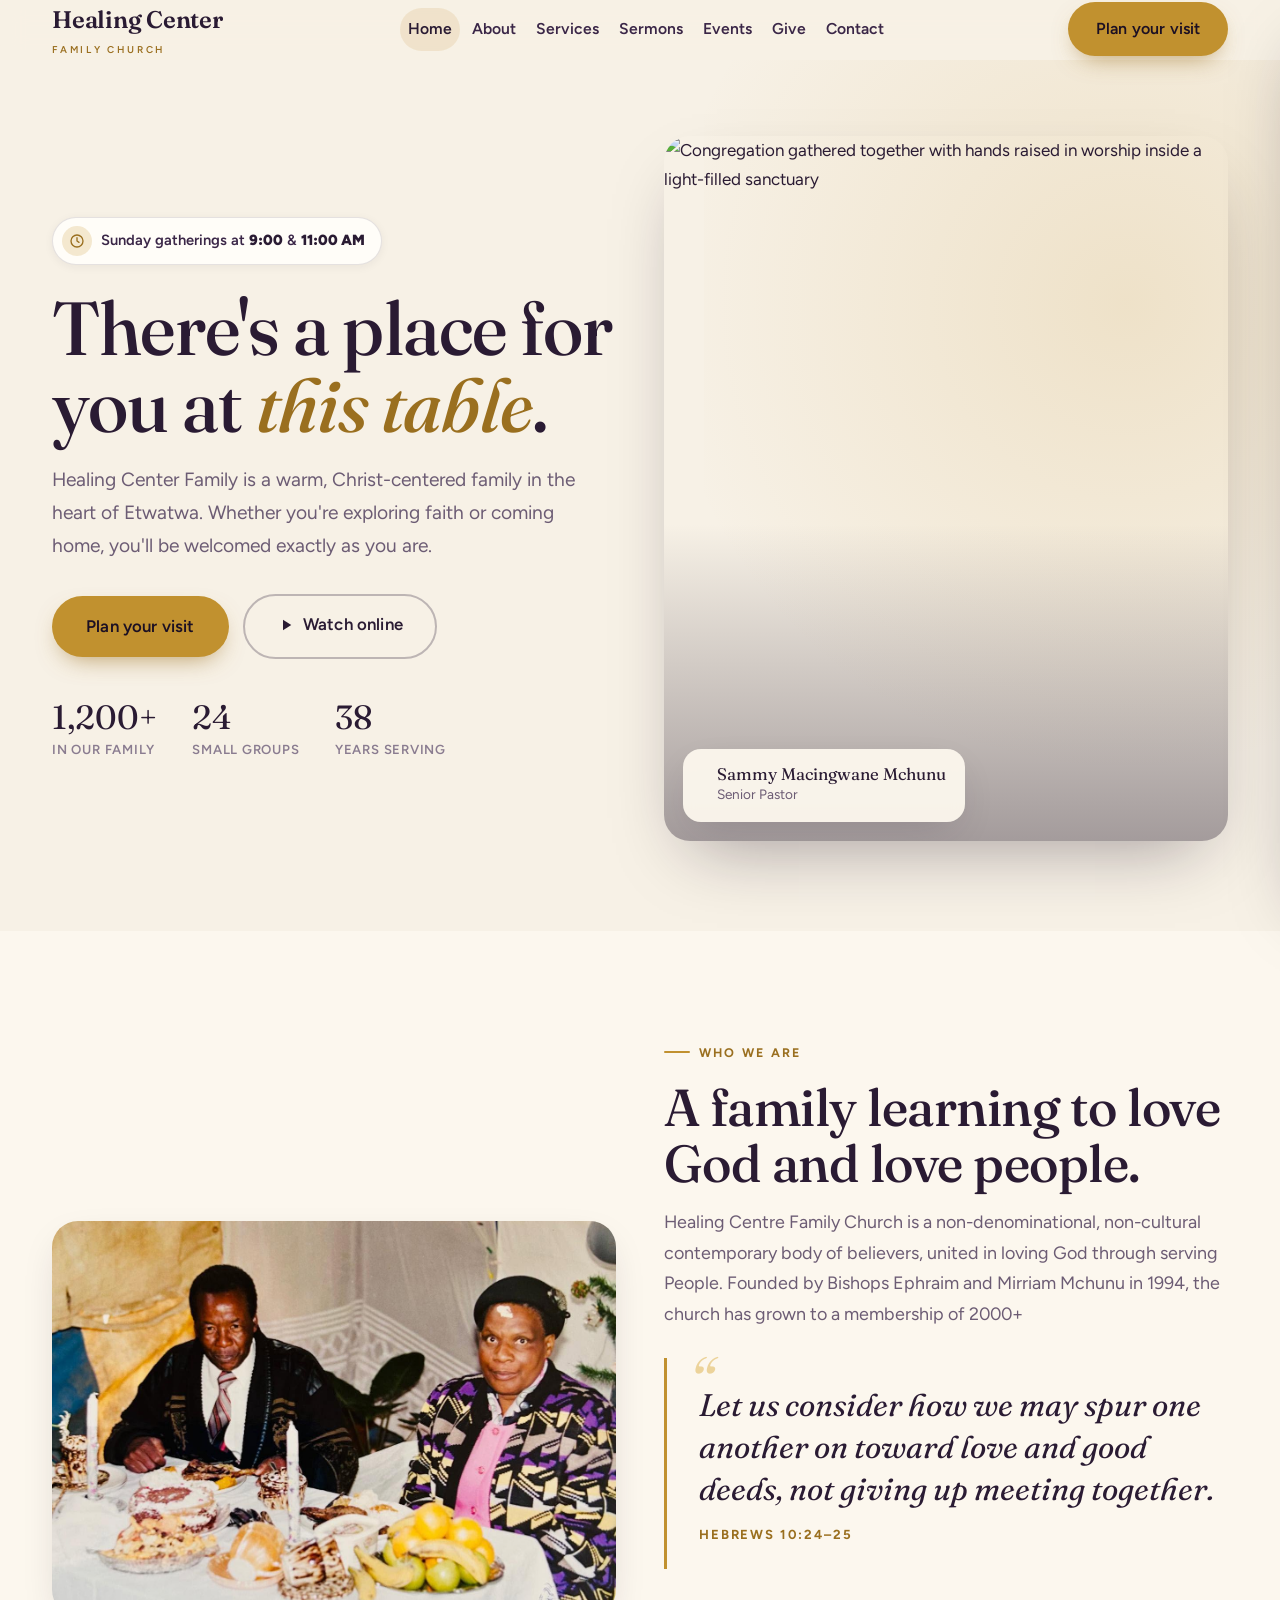
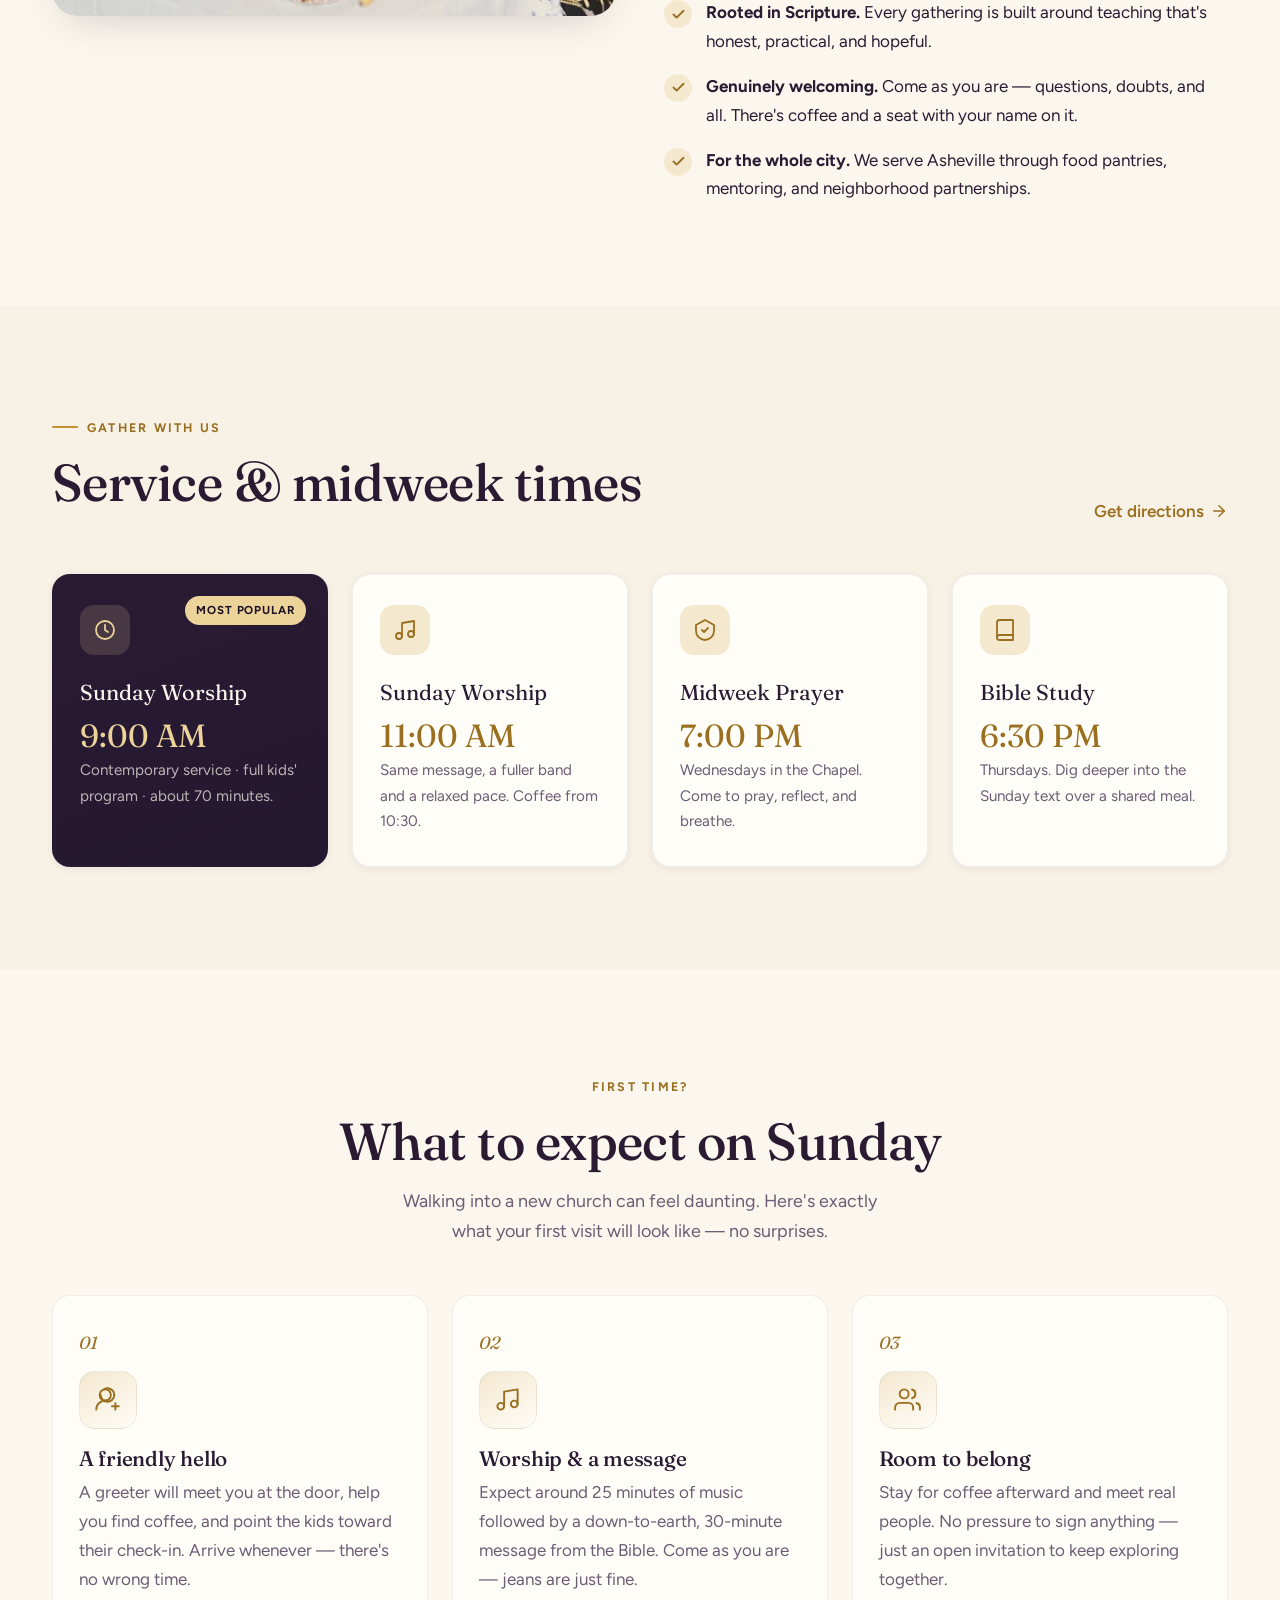
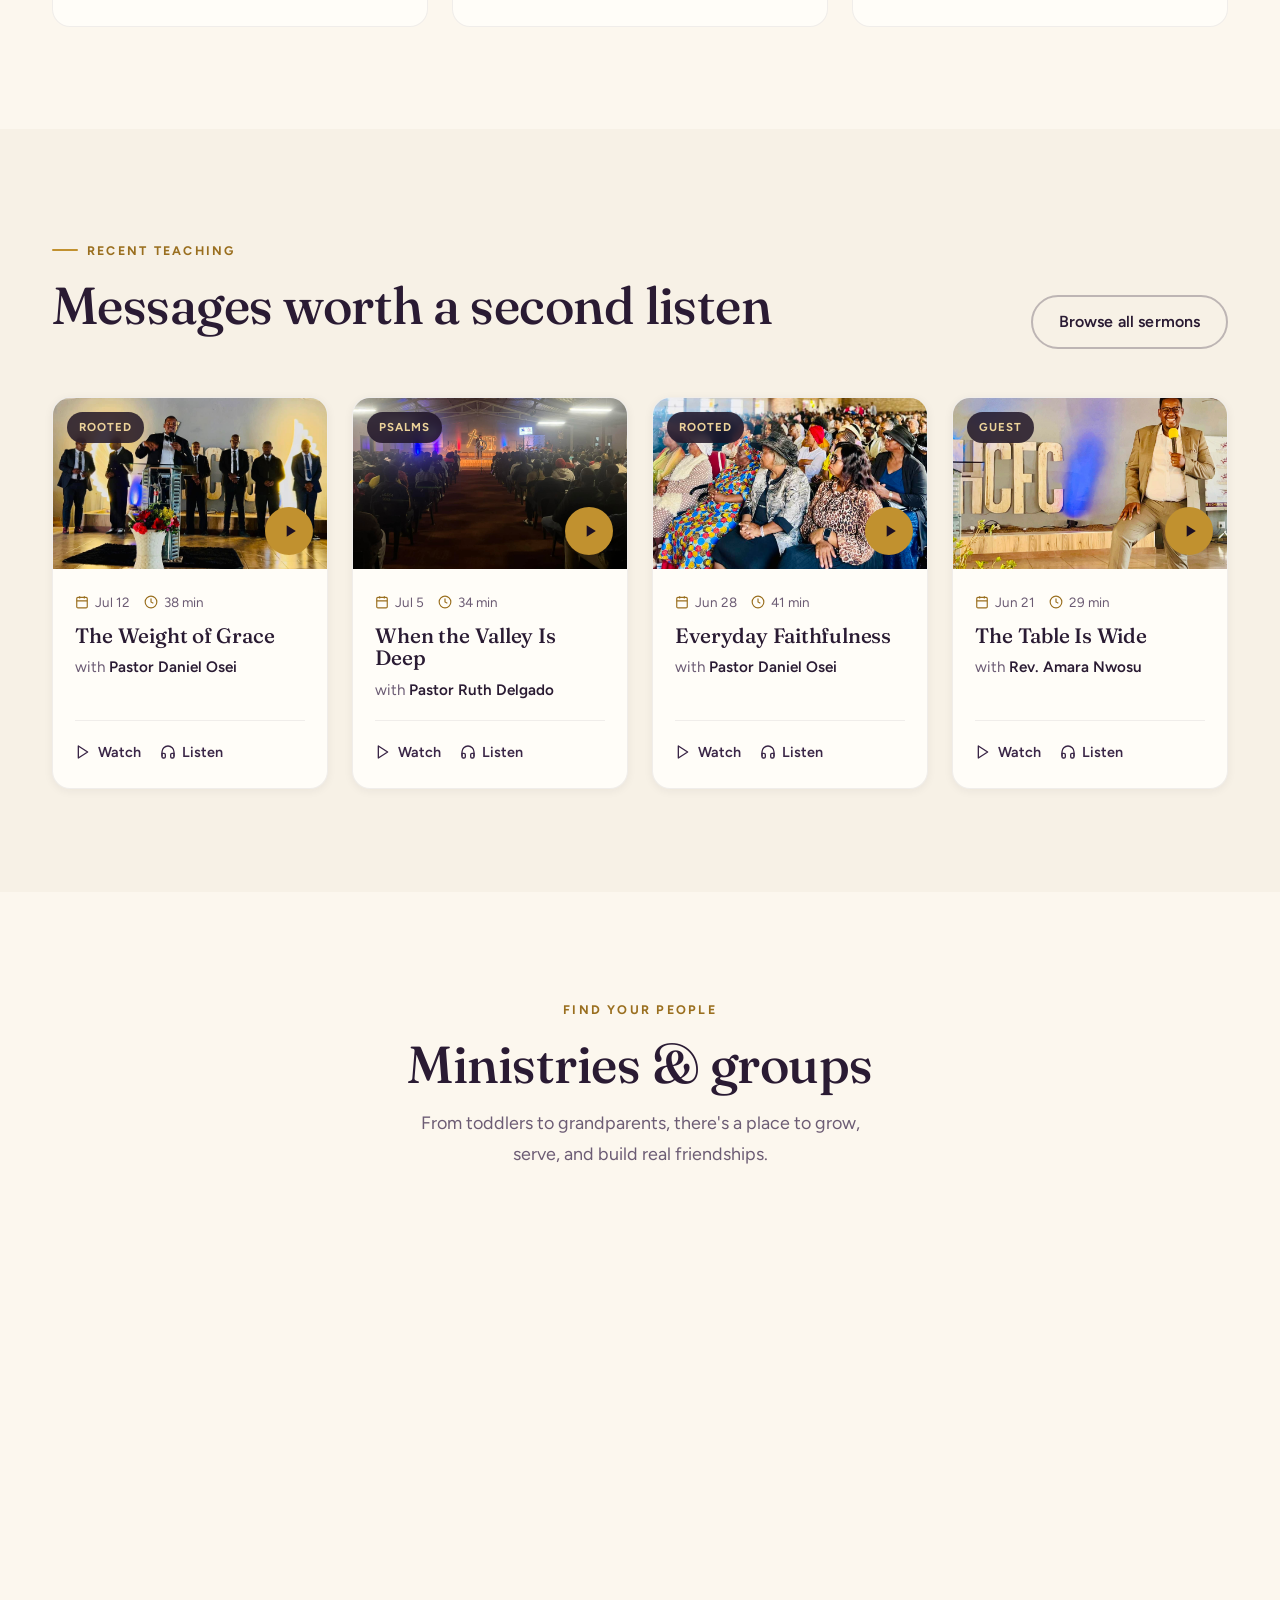
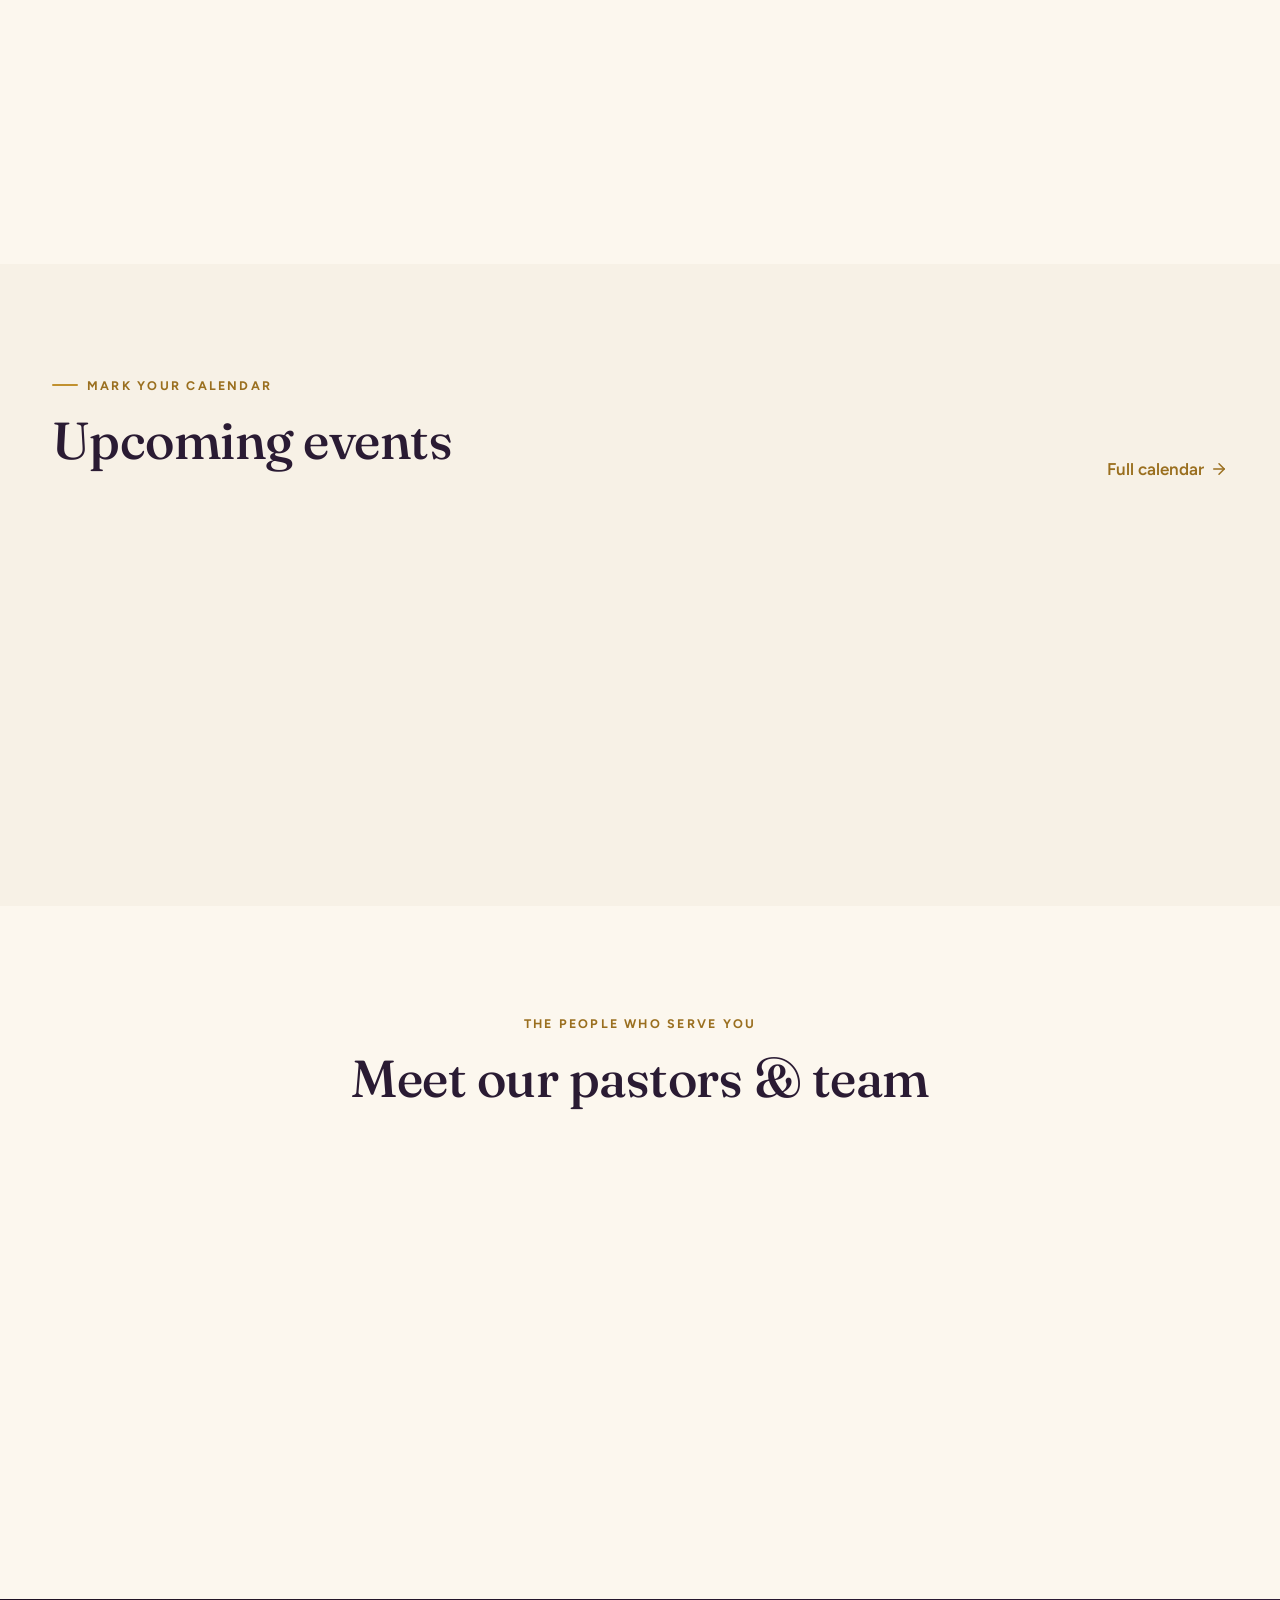
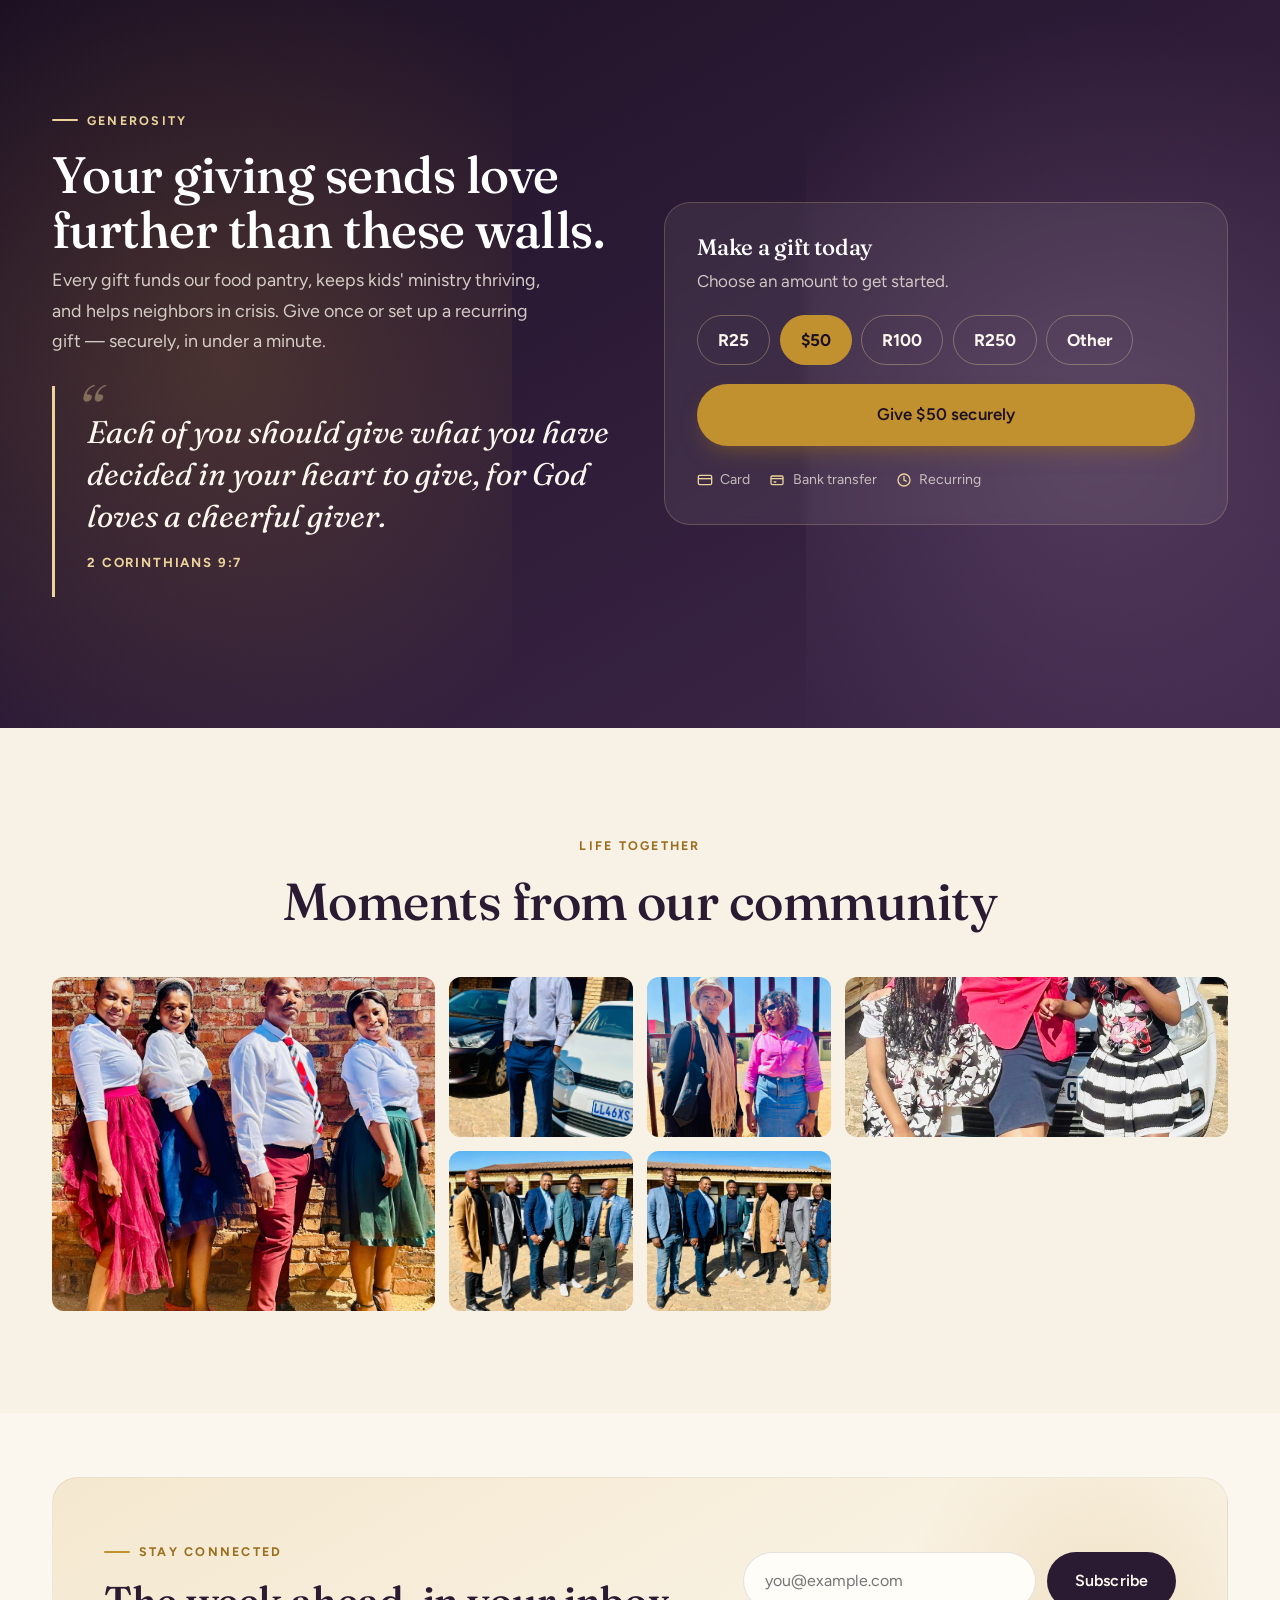
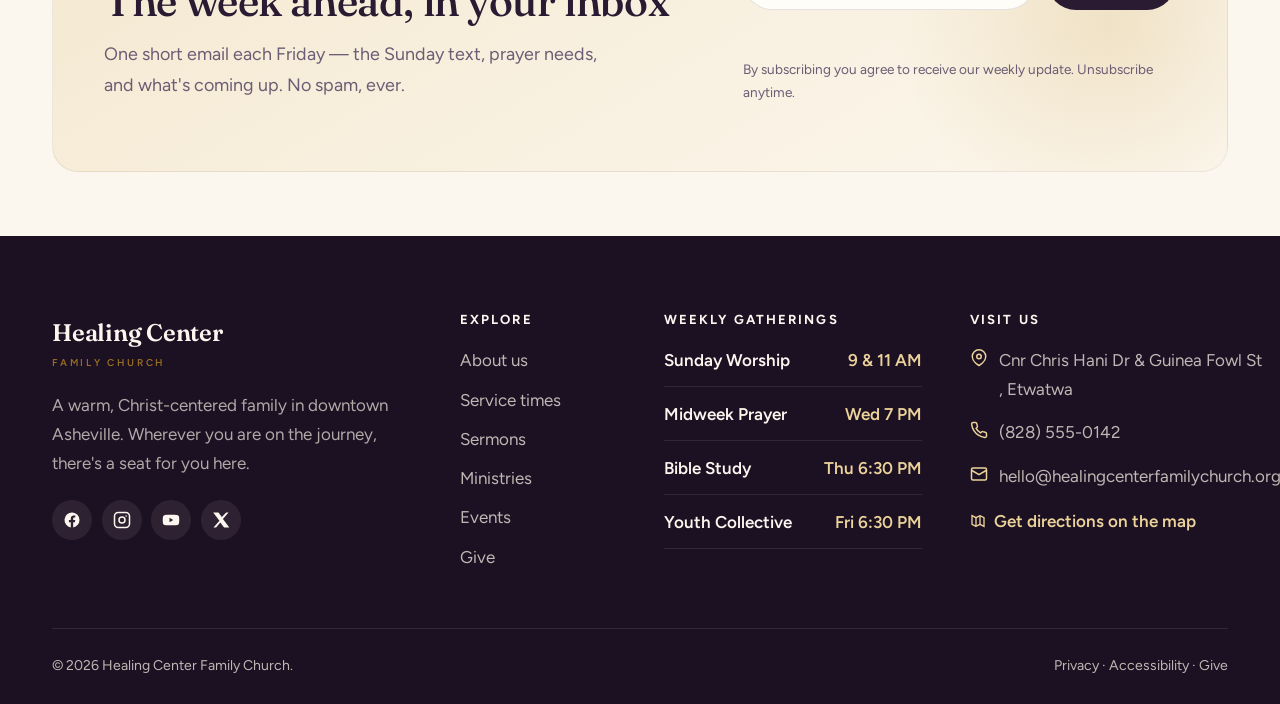
==== commit 9f6cb197: "Replace hero image with couple.png replace image" ====
--- a/index.html
+++ b/index.html
@@ -111,7 +111,7 @@
 
           <div class="col-lg-6">
             <div class="hero-media">
-              <img src="img/hero.jpg" width="720" height="900" alt="Congregation gathered together with hands raised in worship inside a light-filled sanctuary" fetchpriority="high">
+              <img src="img/couple.png" width="720" height="900" alt="Congregation gathered together with hands raised in worship inside a light-filled sanctuary" fetchpriority="high">
               <div class="hero-badge">
                 <span aria-hidden="true"><svg viewBox="0 0 24 24" fill="none" stroke="currentColor" stroke-width="1.8" stroke-linecap="round" stroke-linejoin="round"><path d="M21 10c0 7-9 12-9 12s-9-5-9-12a9 9 0 0 1 18 0z"/><circle cx="12" cy="10" r="3"/></svg></span>
                 <div>
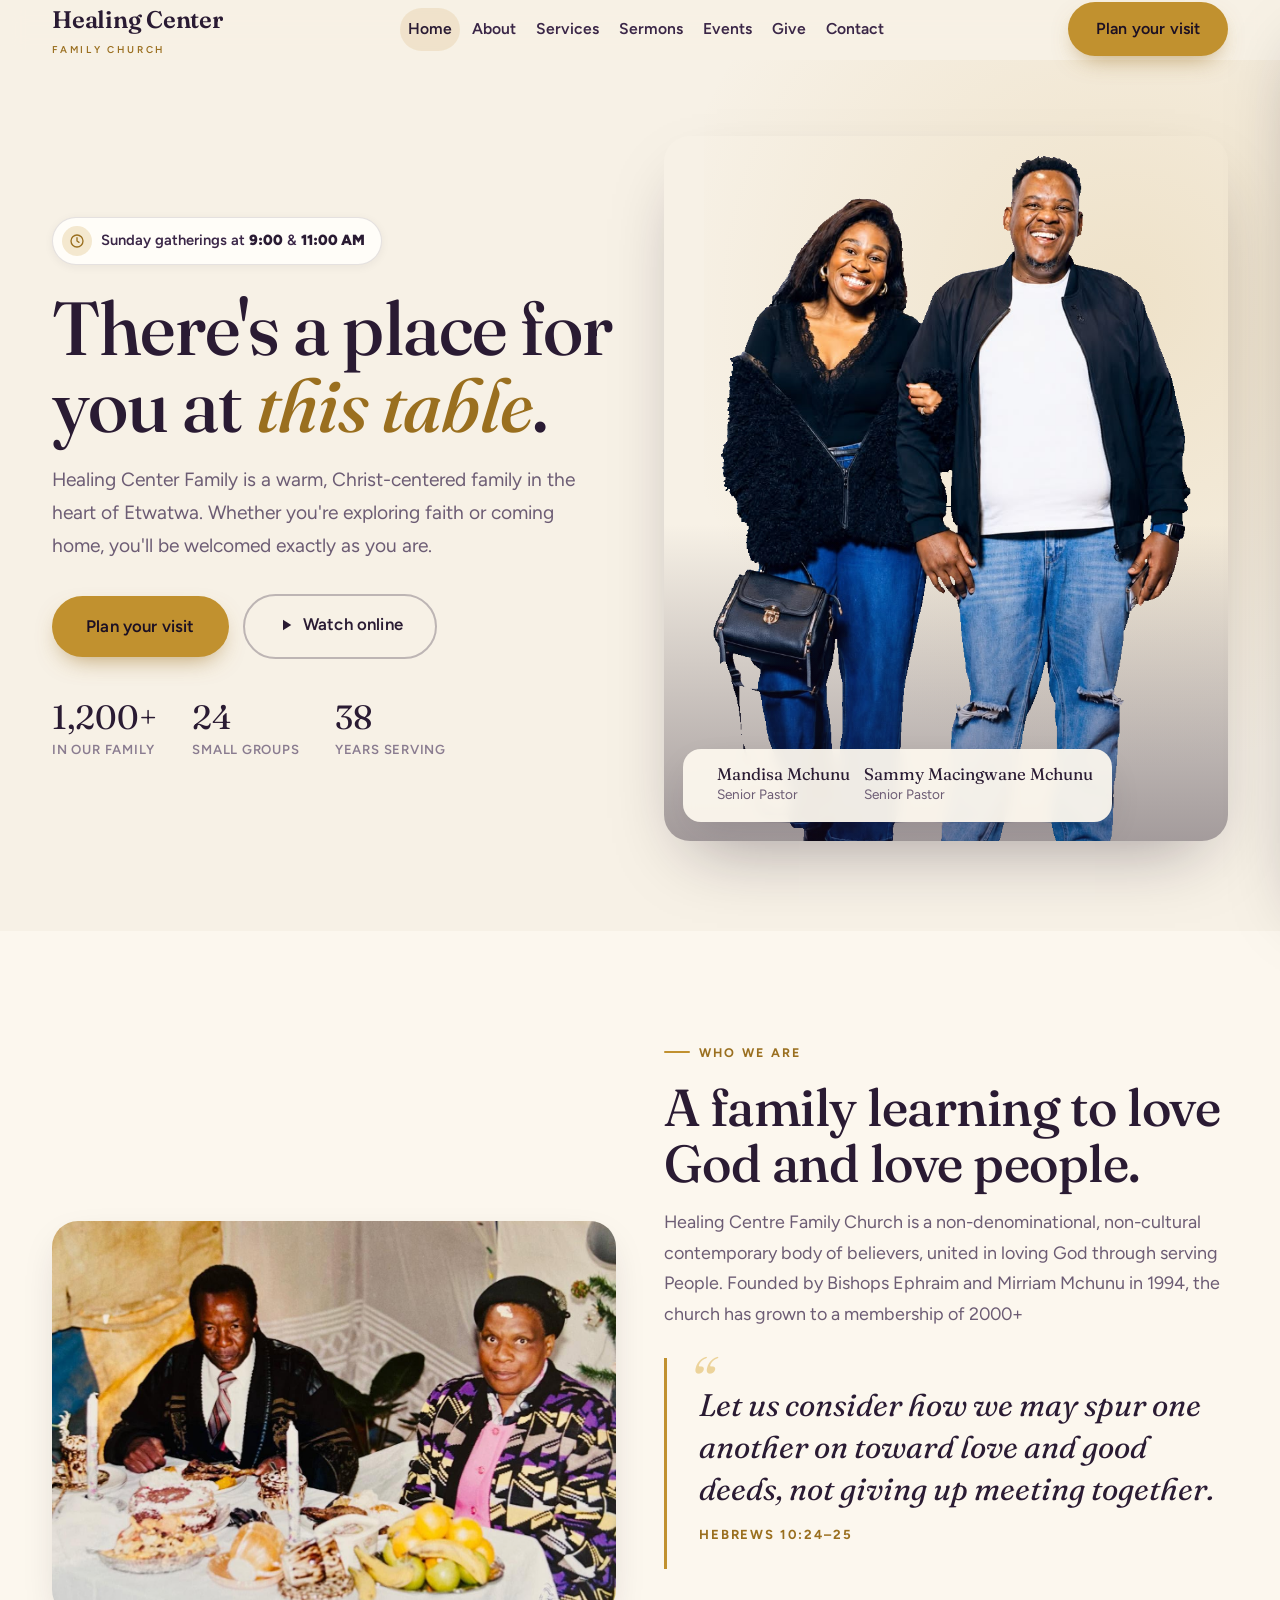
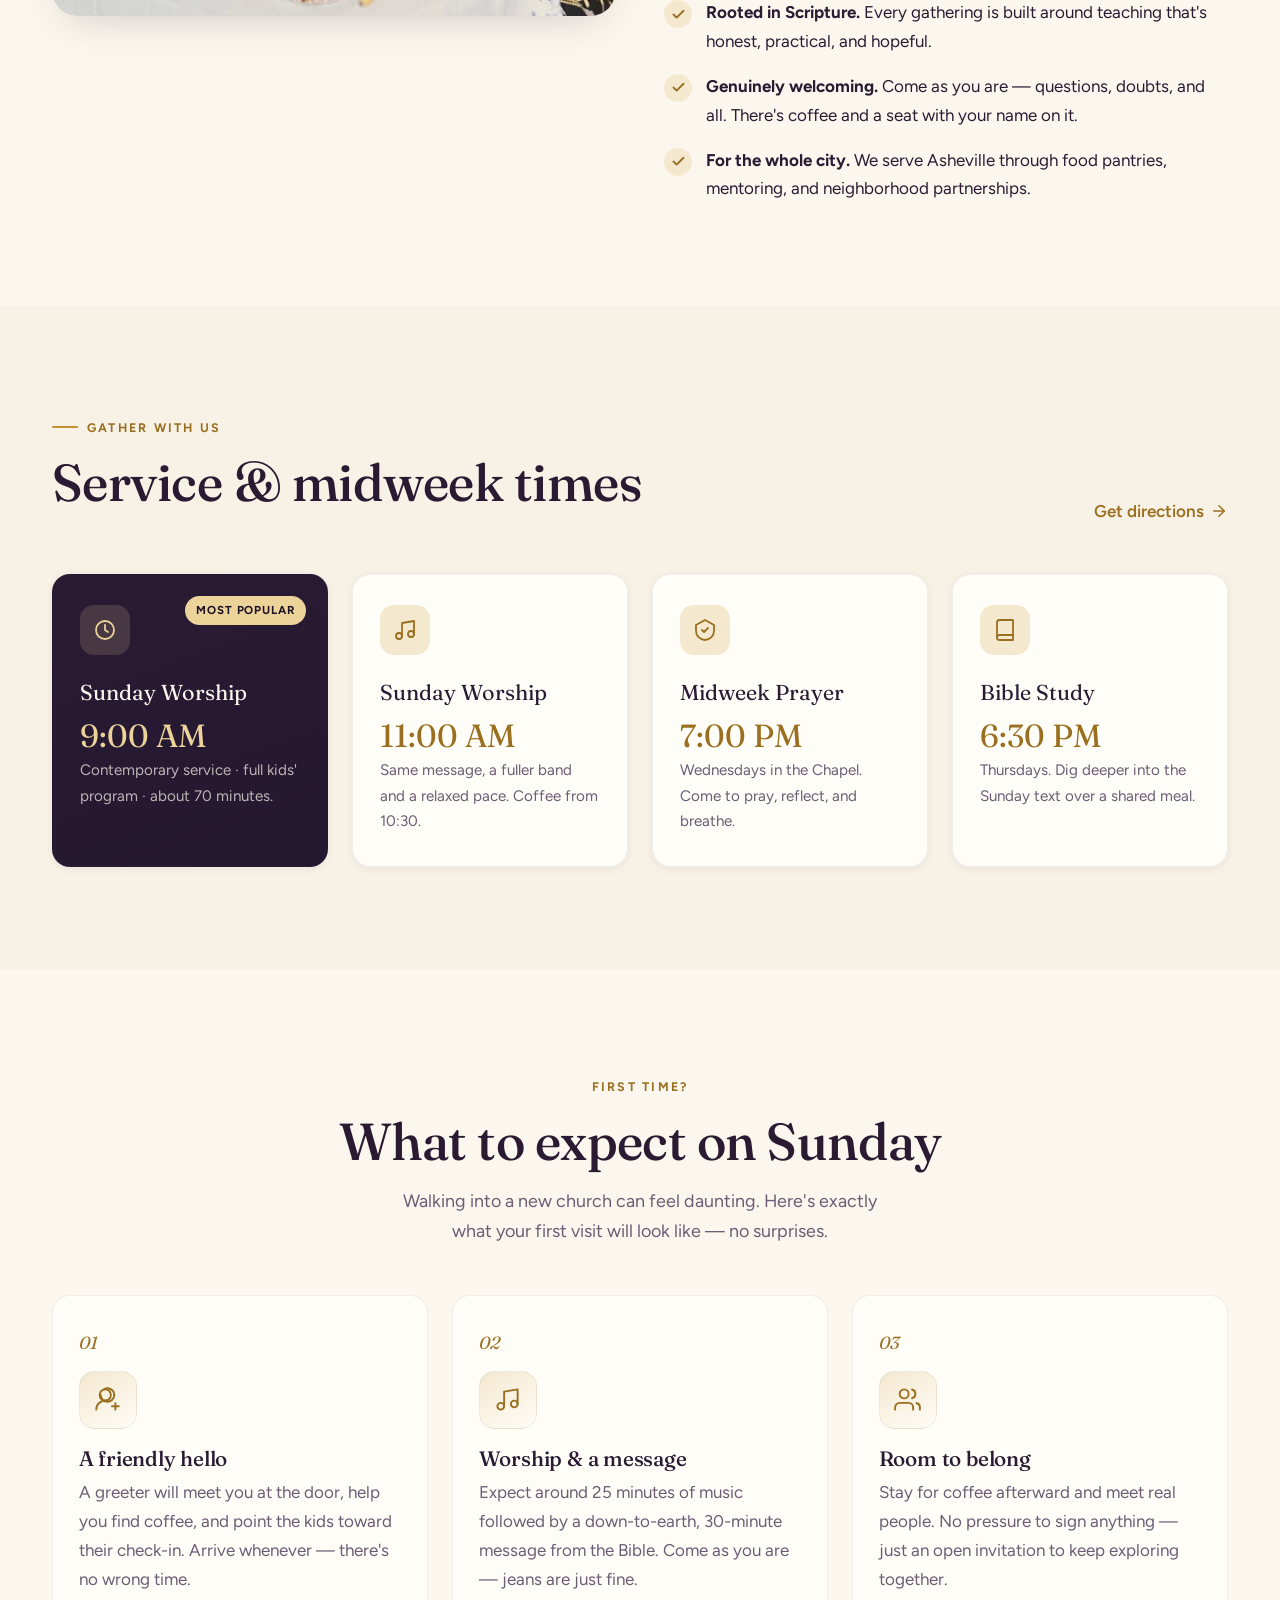
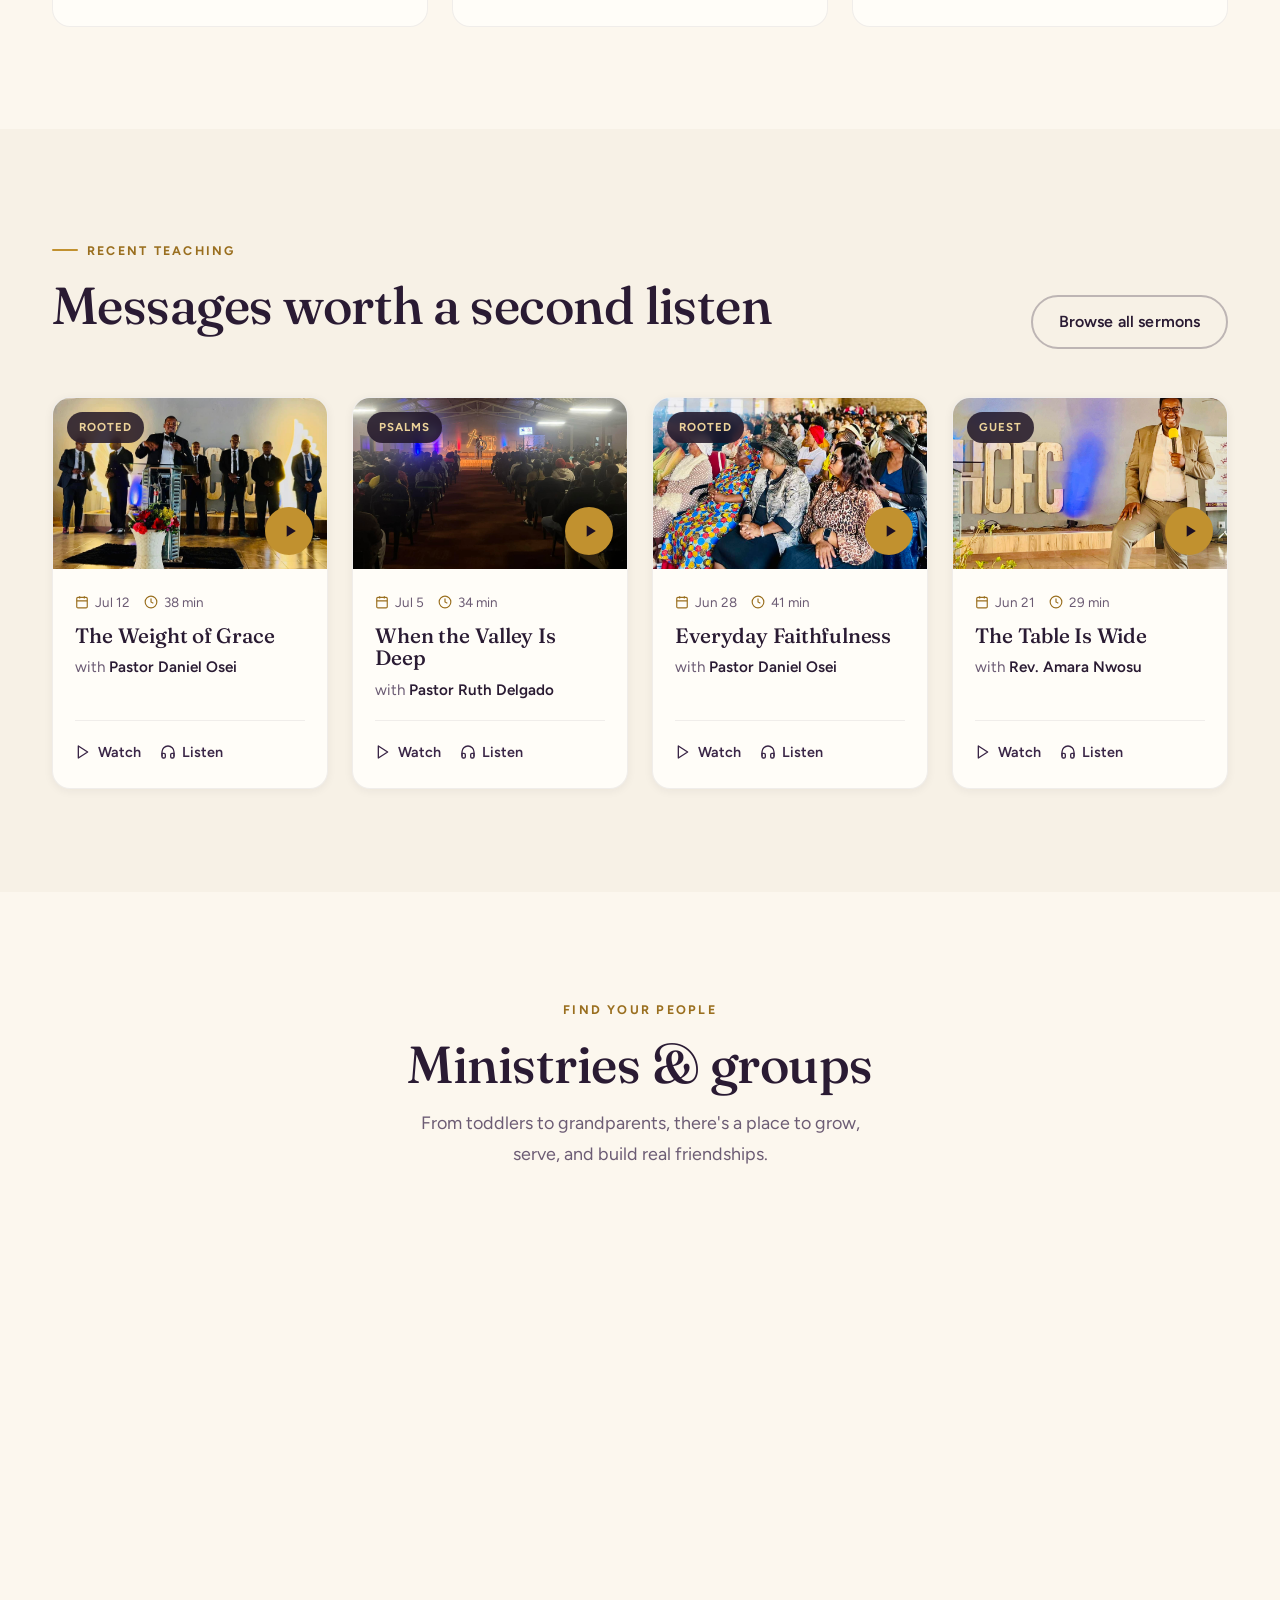
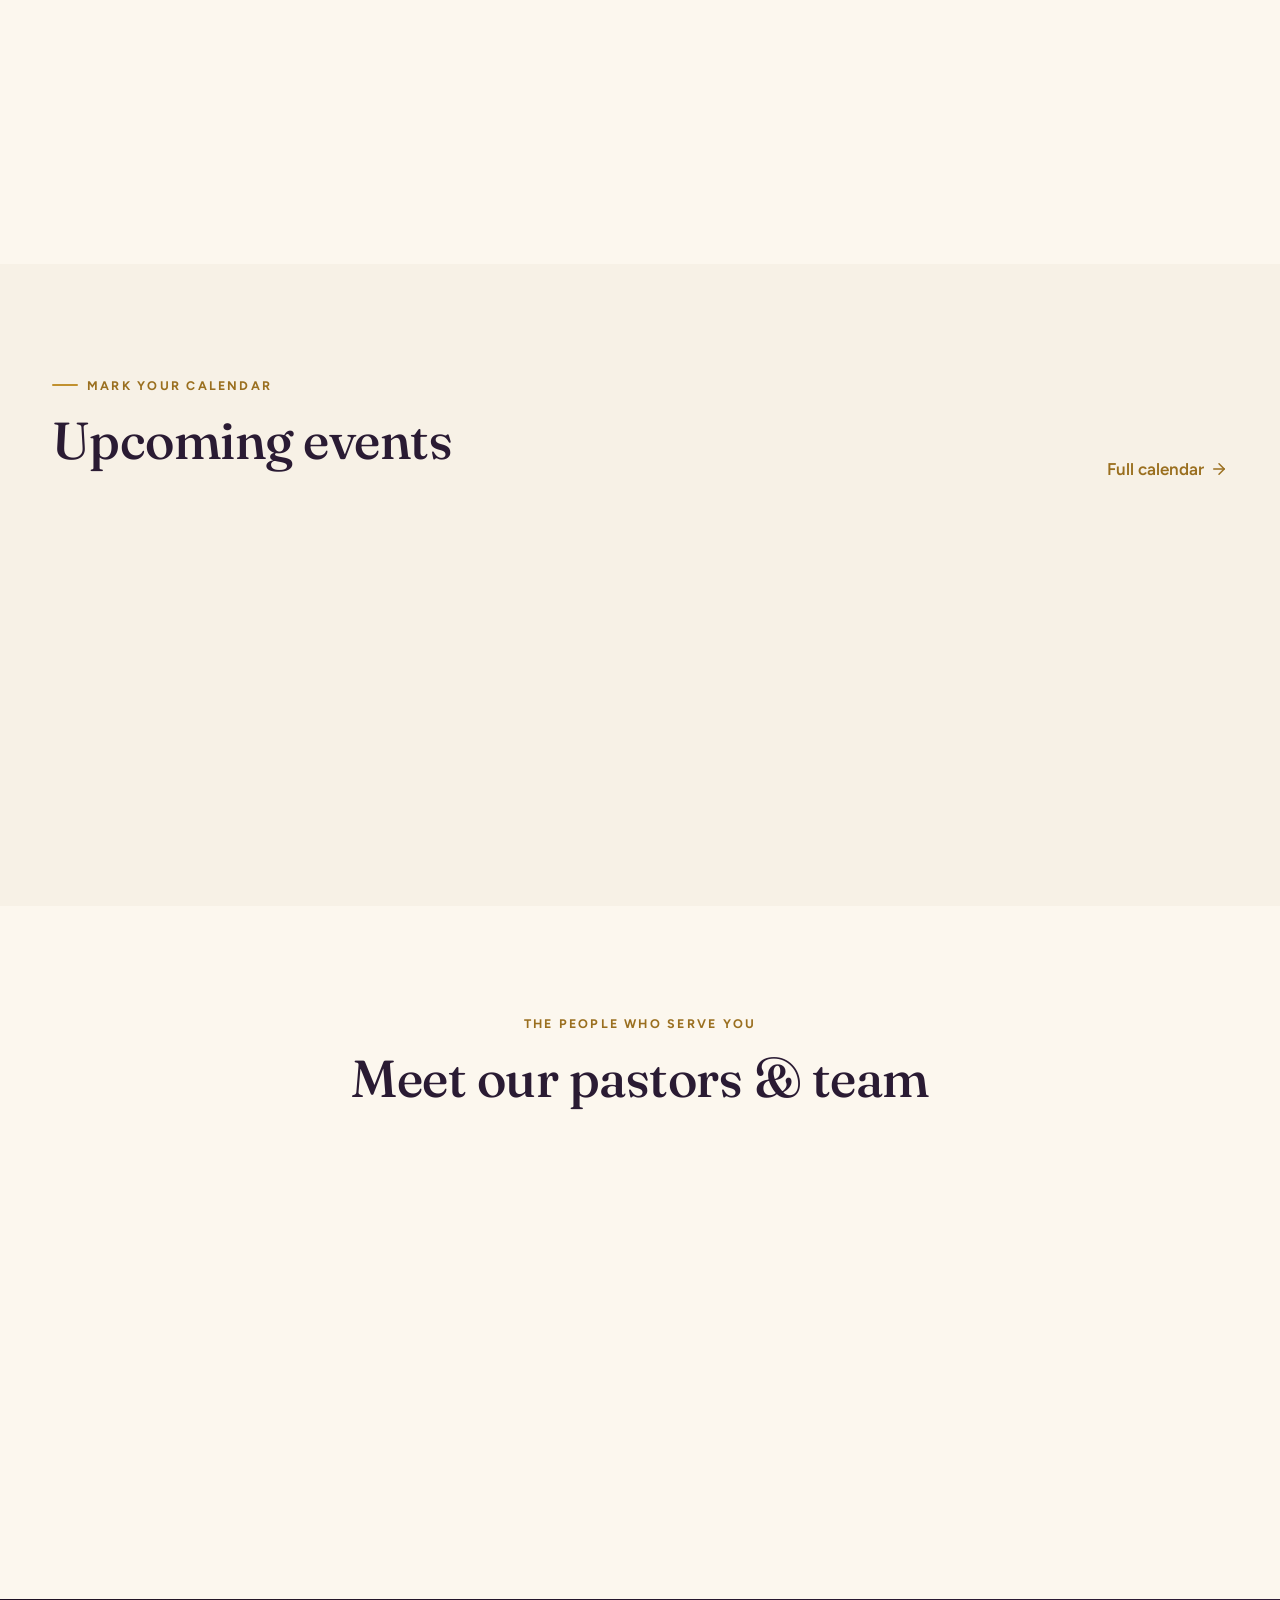
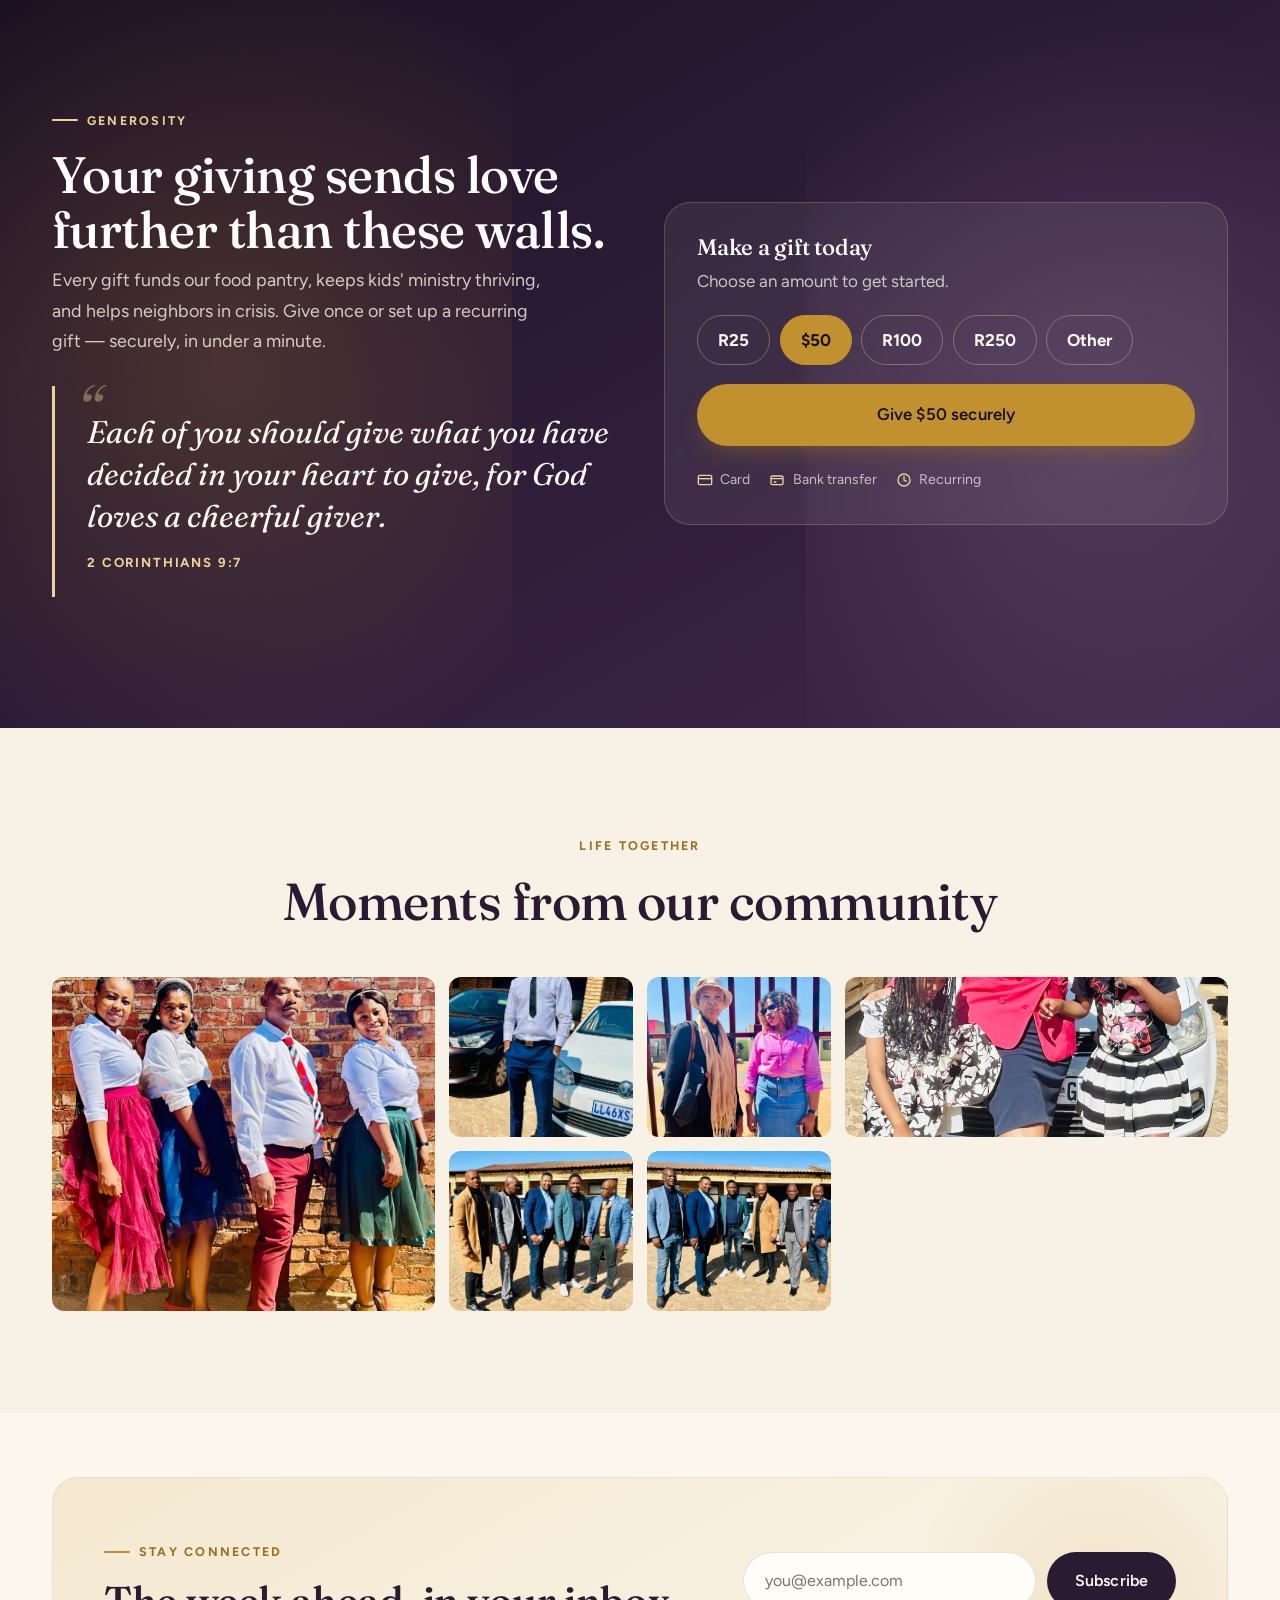
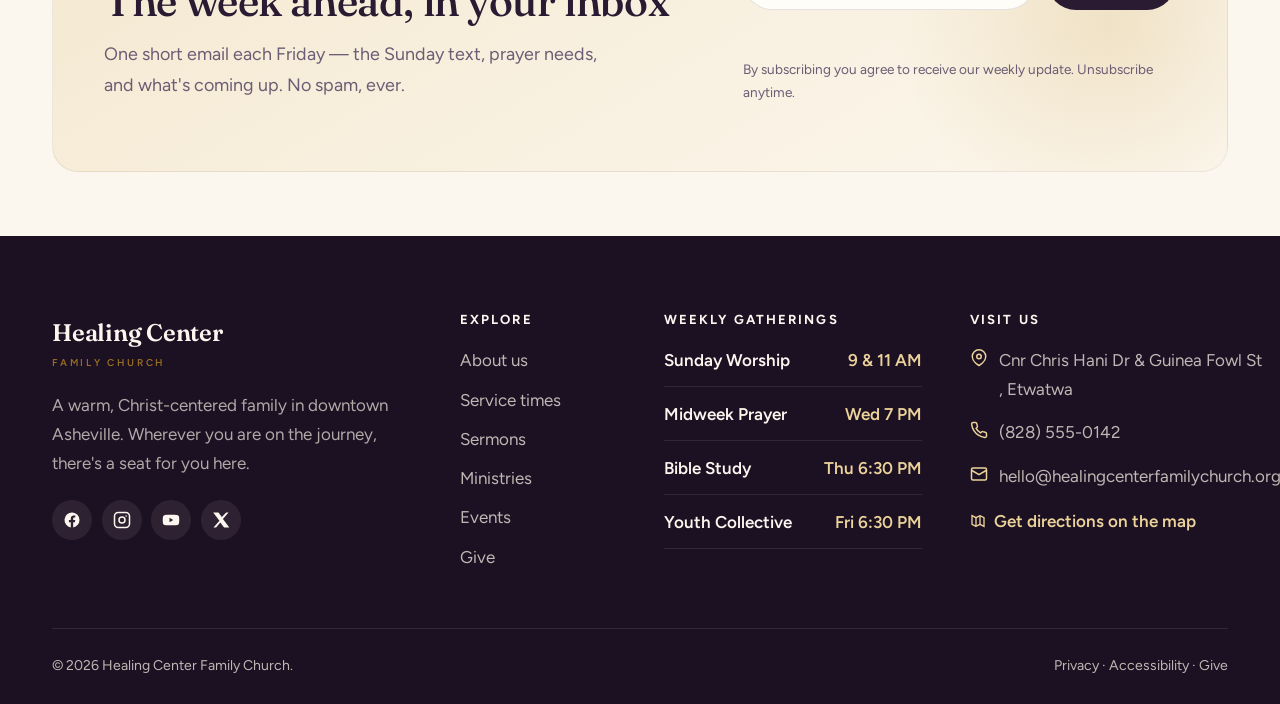
==== commit d1cd3b76: "Add new pastor information to index.html ADDED TAGS" ====
--- a/index.html
+++ b/index.html
@@ -114,6 +114,10 @@
               <img src="img/couple.png" width="720" height="900" alt="Congregation gathered together with hands raised in worship inside a light-filled sanctuary" fetchpriority="high">
               <div class="hero-badge">
                 <span aria-hidden="true"><svg viewBox="0 0 24 24" fill="none" stroke="currentColor" stroke-width="1.8" stroke-linecap="round" stroke-linejoin="round"><path d="M21 10c0 7-9 12-9 12s-9-5-9-12a9 9 0 0 1 18 0z"/><circle cx="12" cy="10" r="3"/></svg></span>
+                <div>
+                  <div class="hb-title">Mandisa Mchunu</div>
+                  <div class="hb-sub">Senior Pastor</div>
+                </div>
                 <div>
                   <div class="hb-title">Sammy Macingwane Mchunu</div>
                   <div class="hb-sub">Senior Pastor</div>
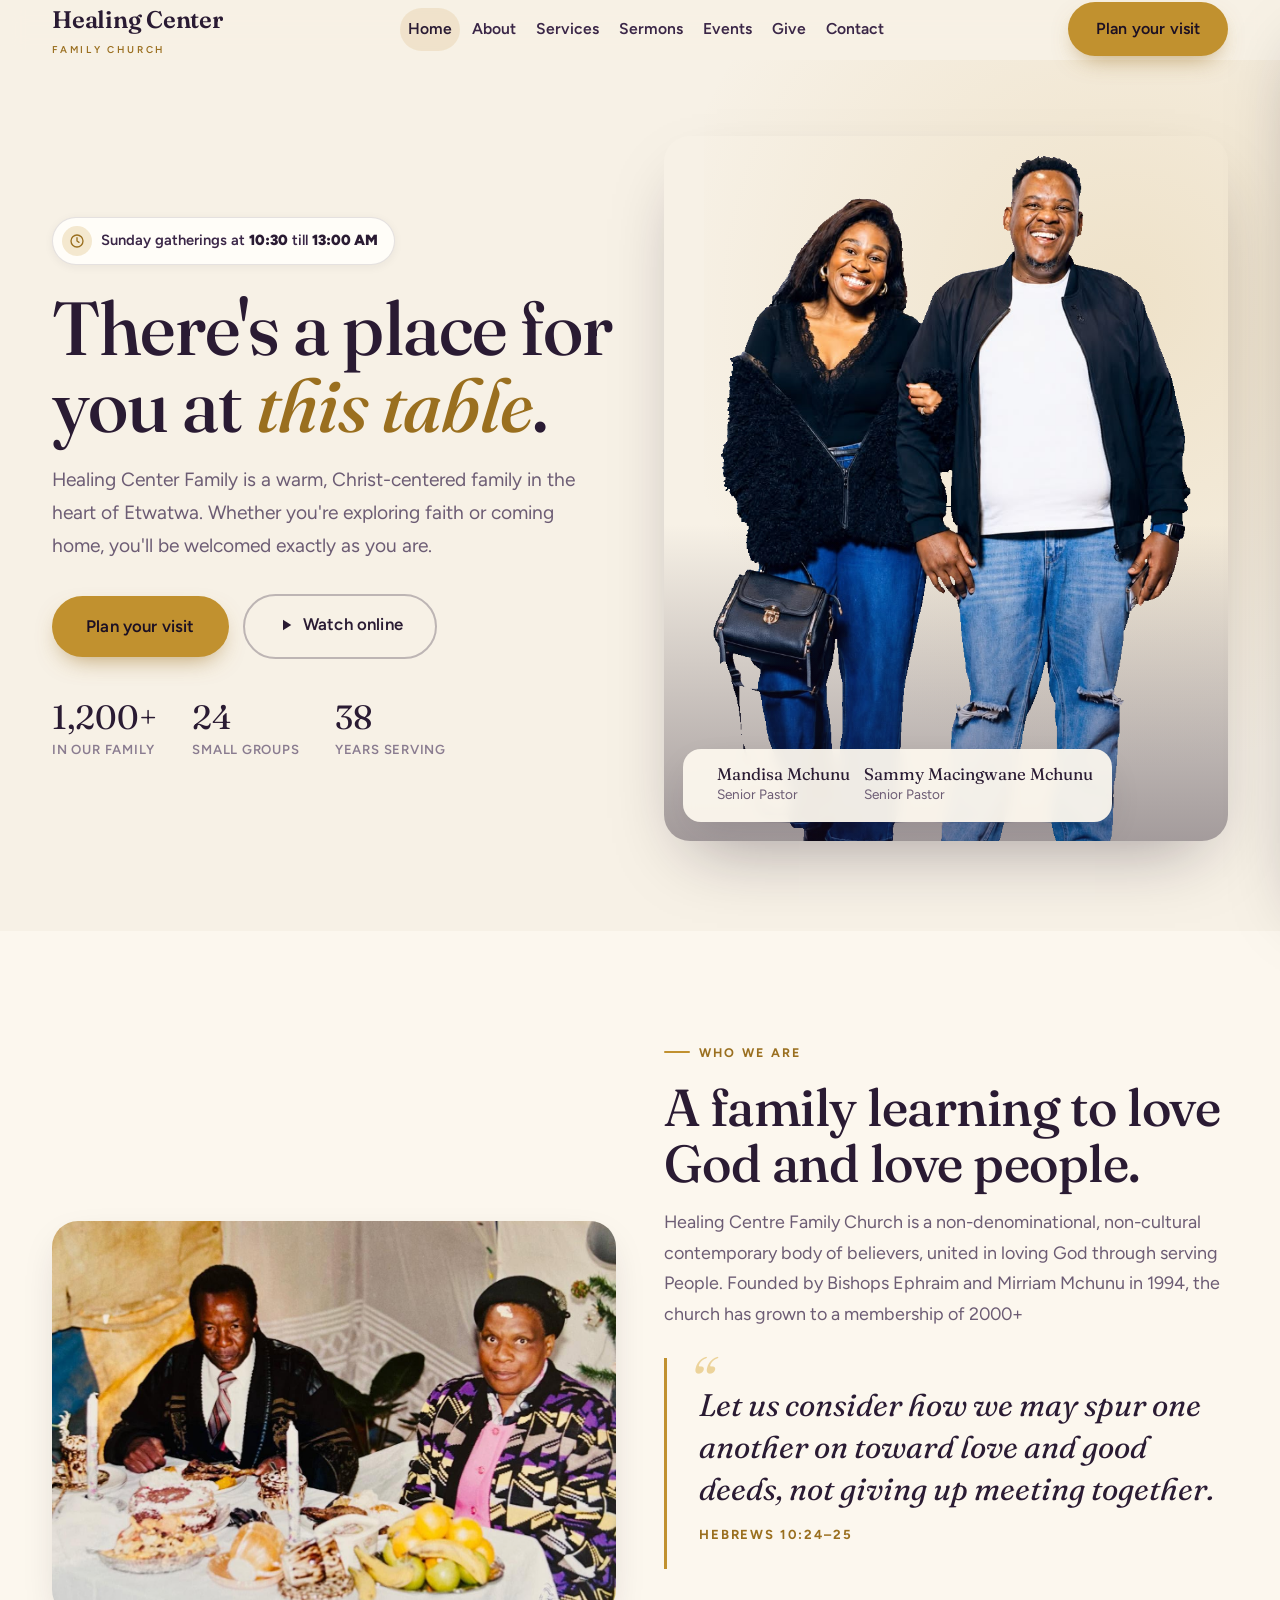
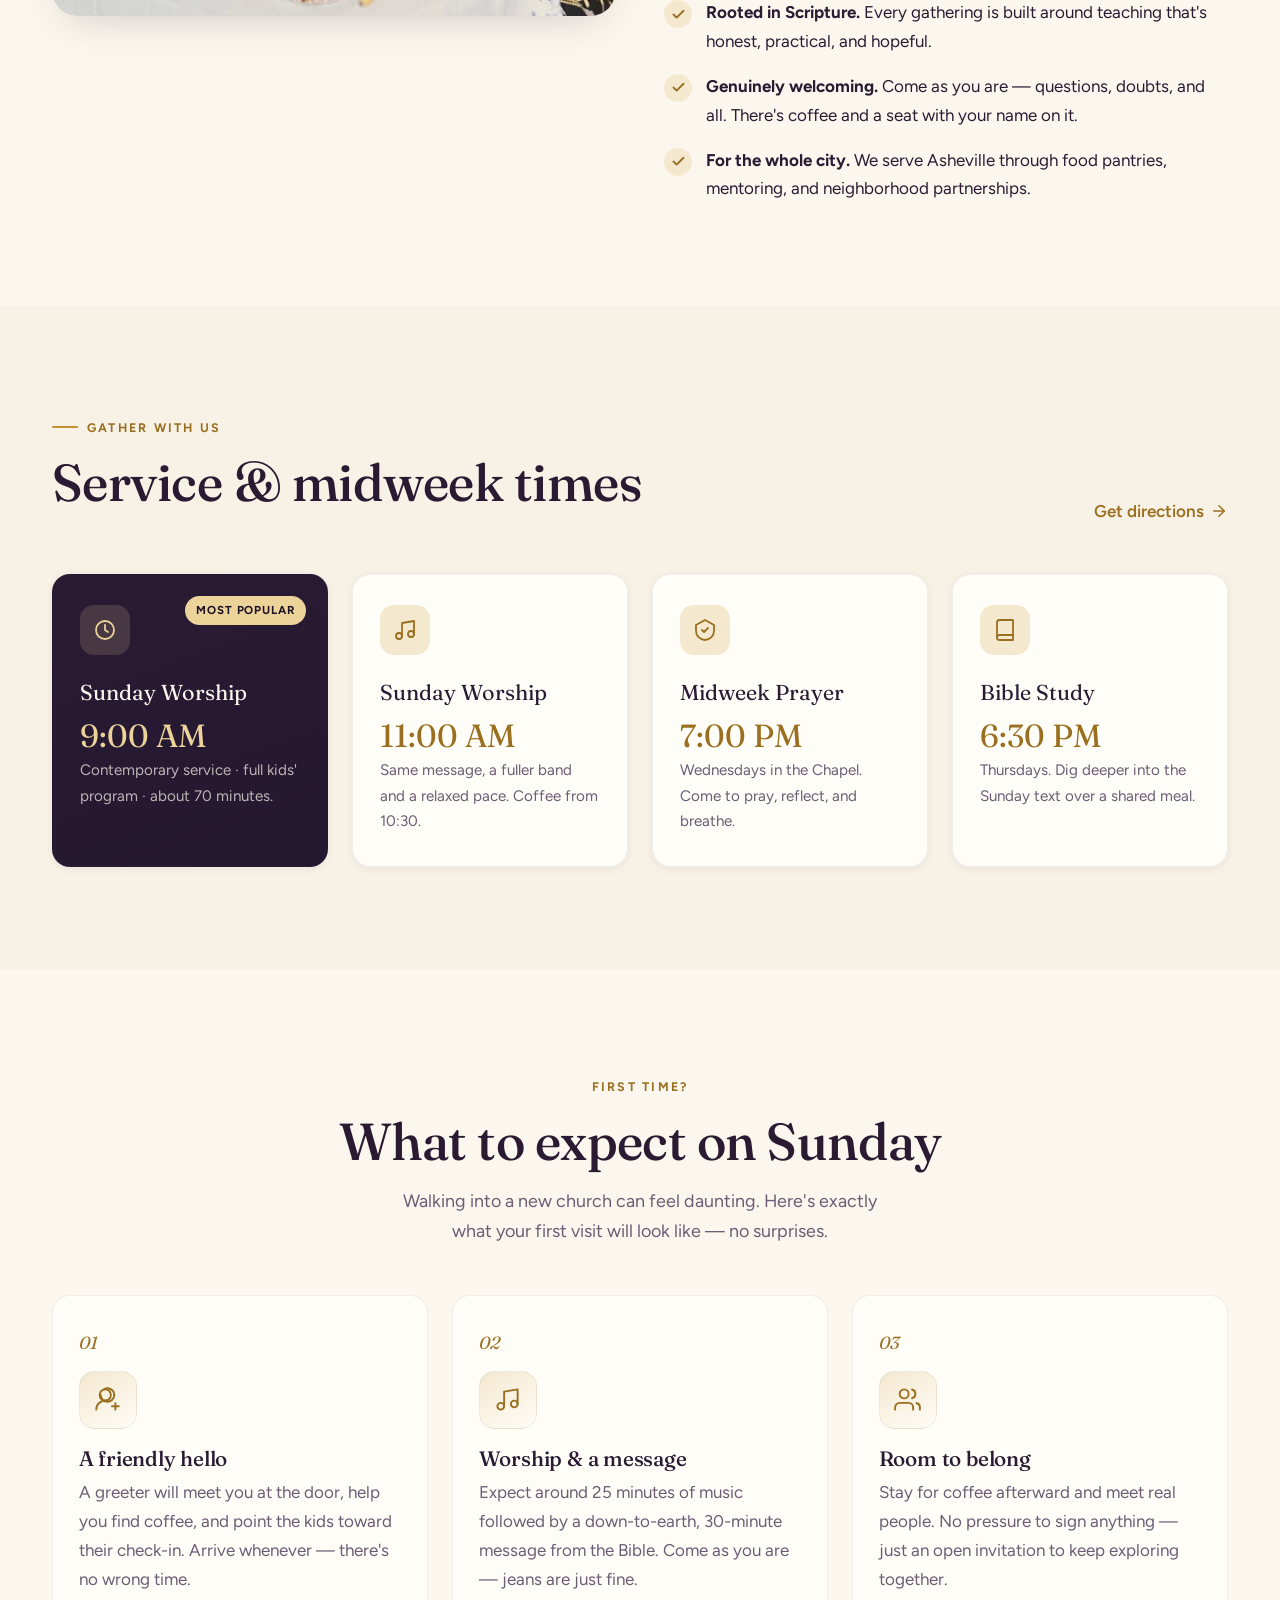
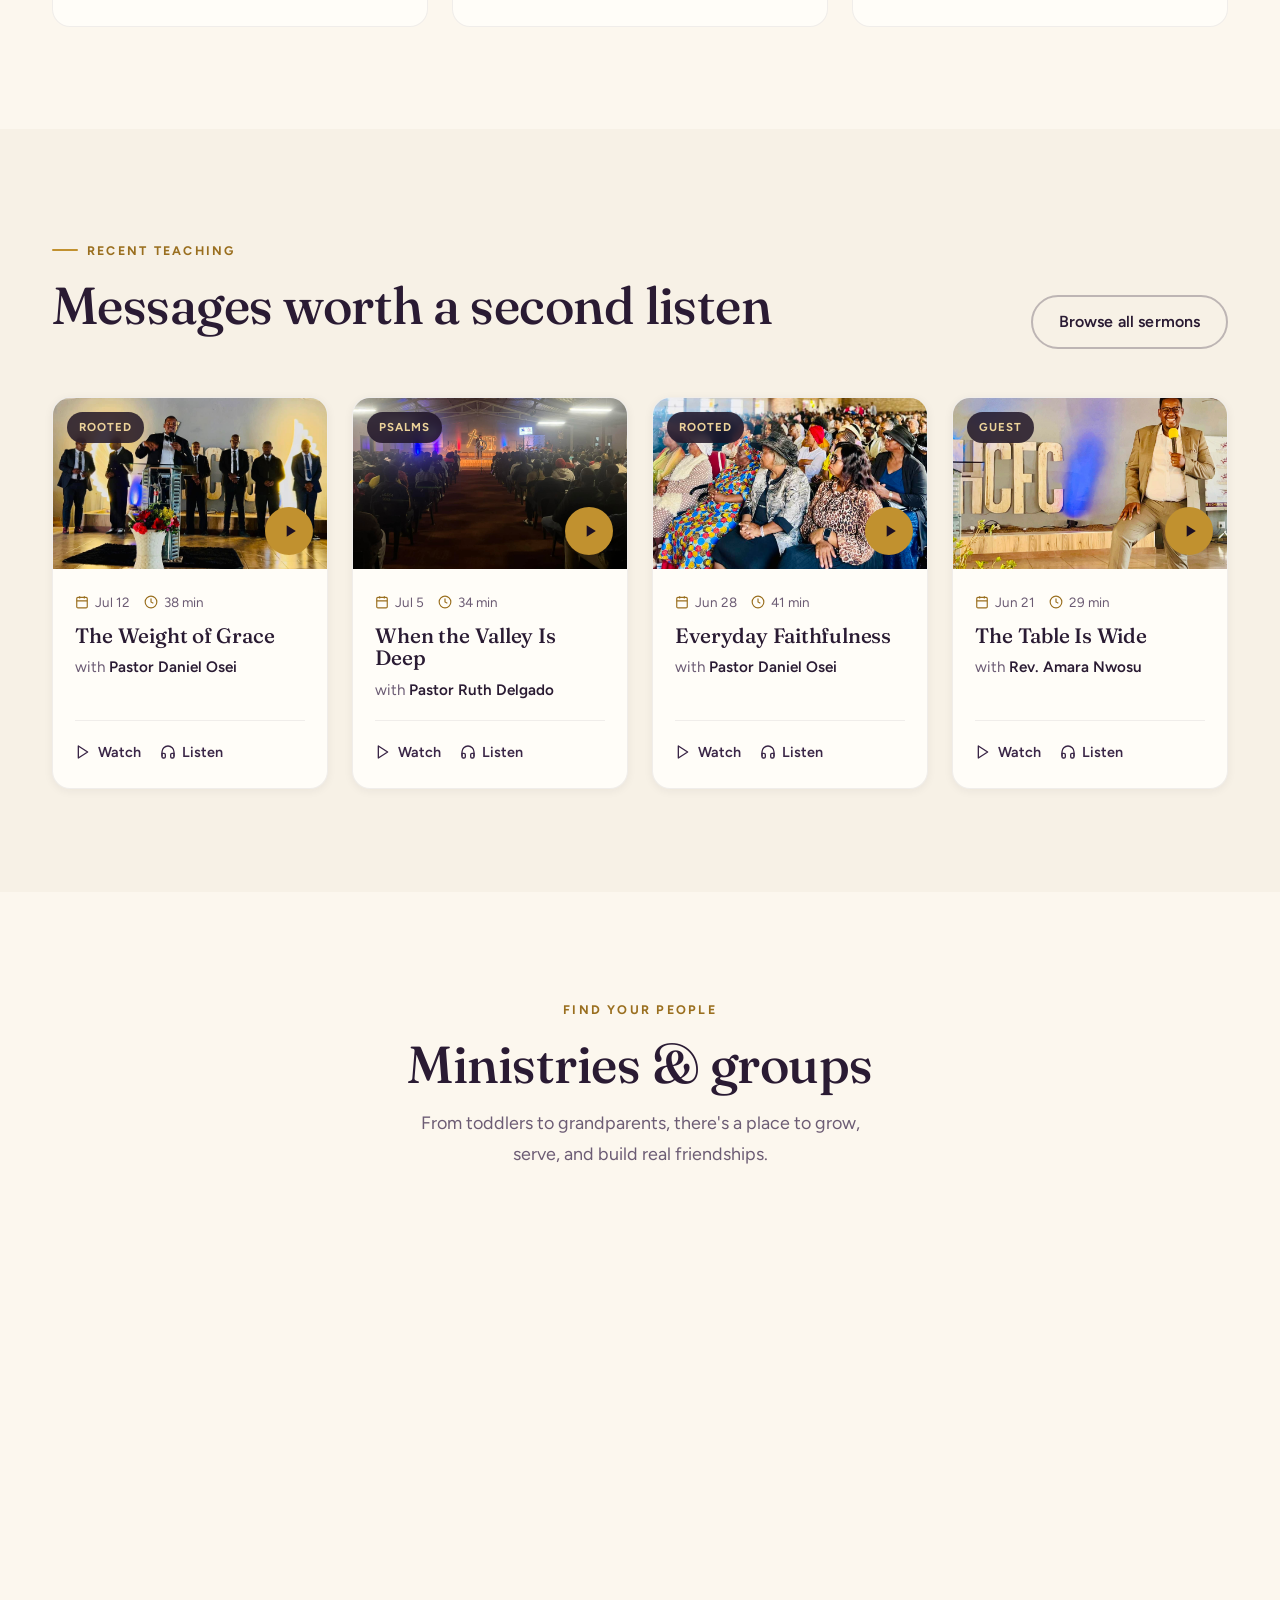
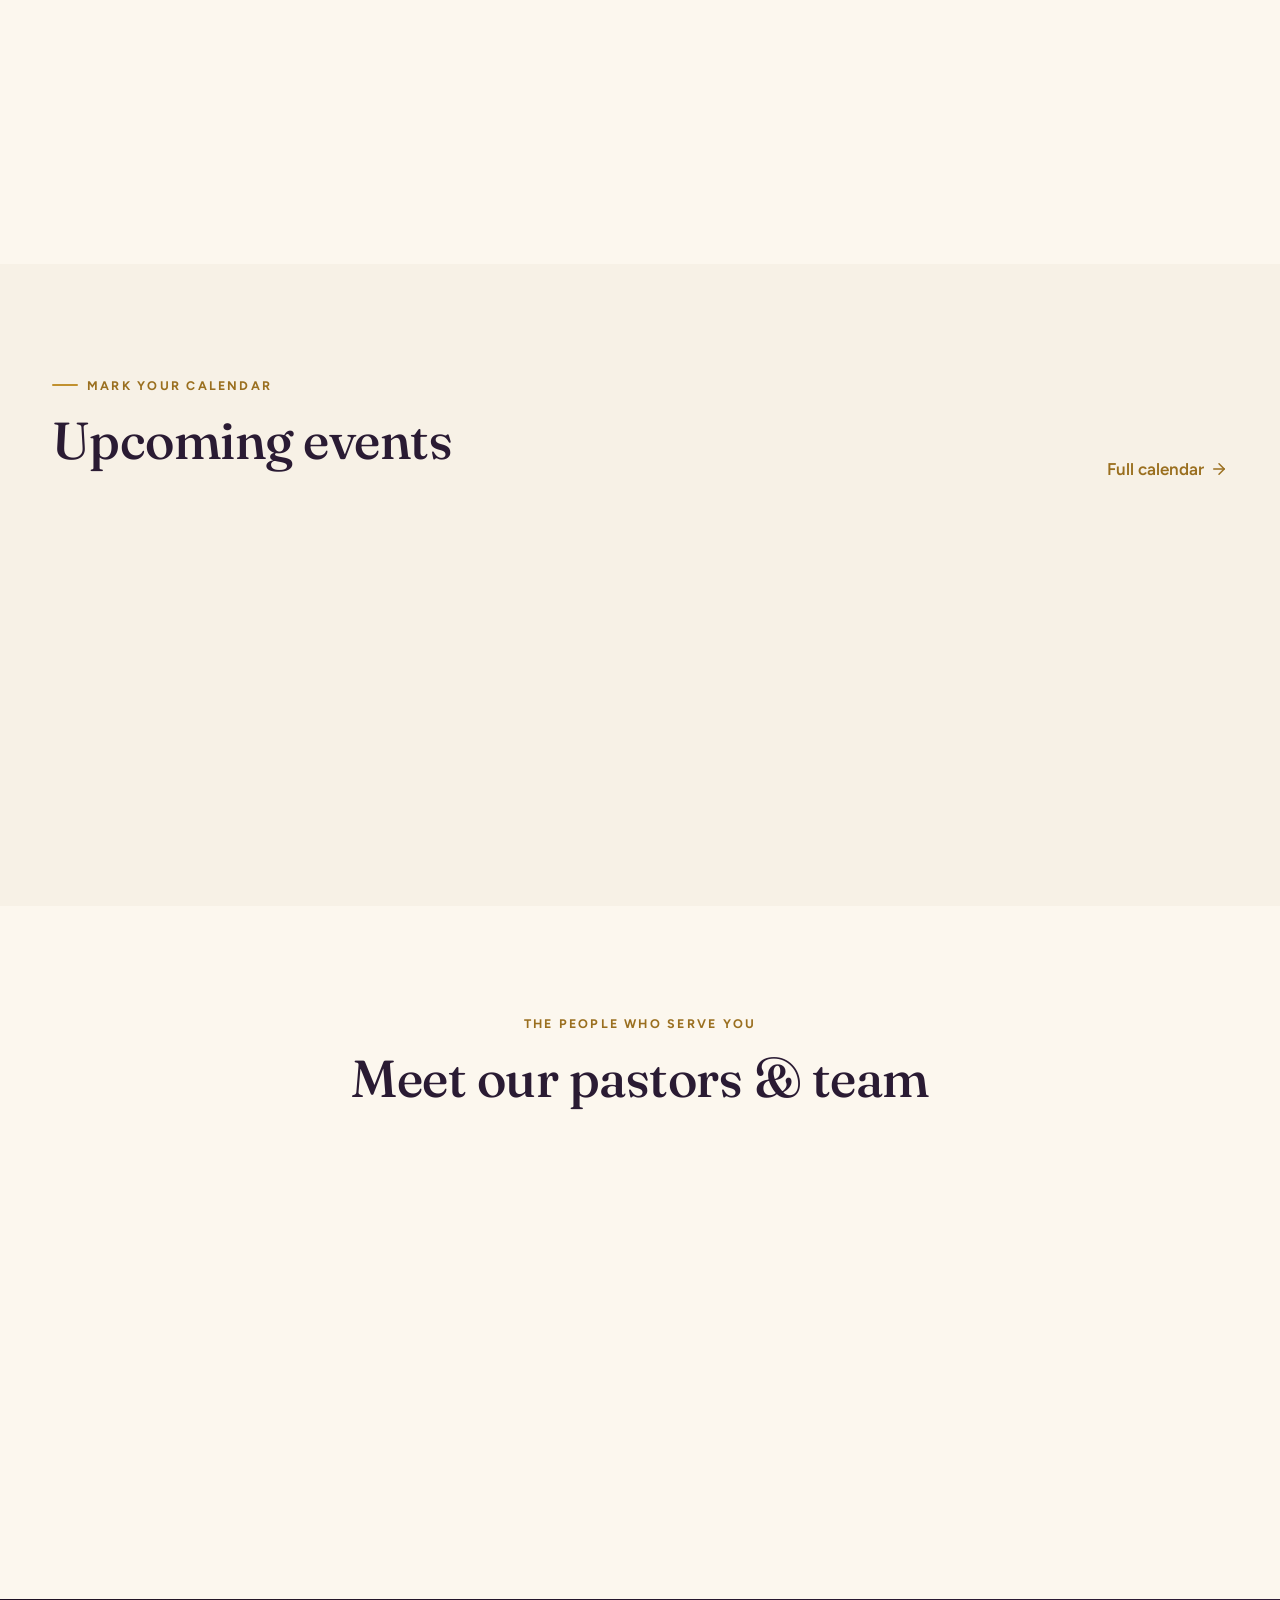
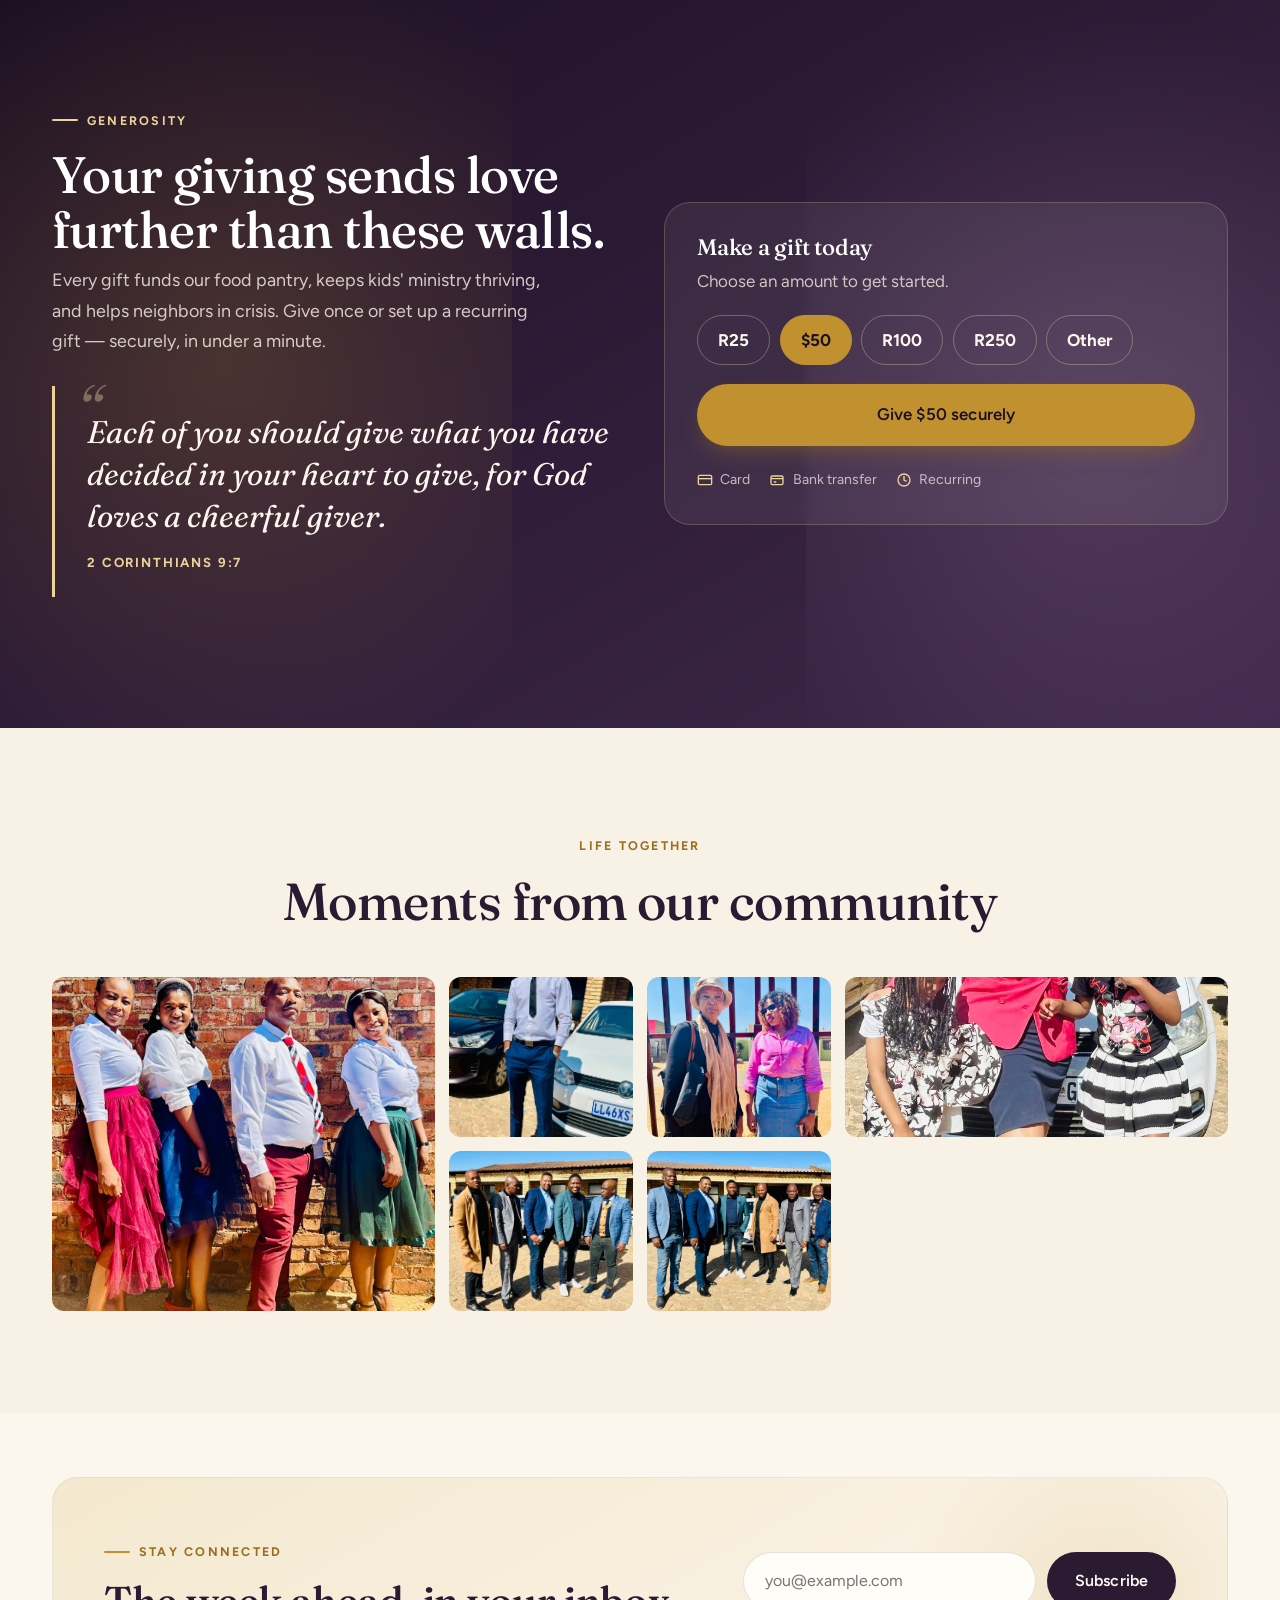
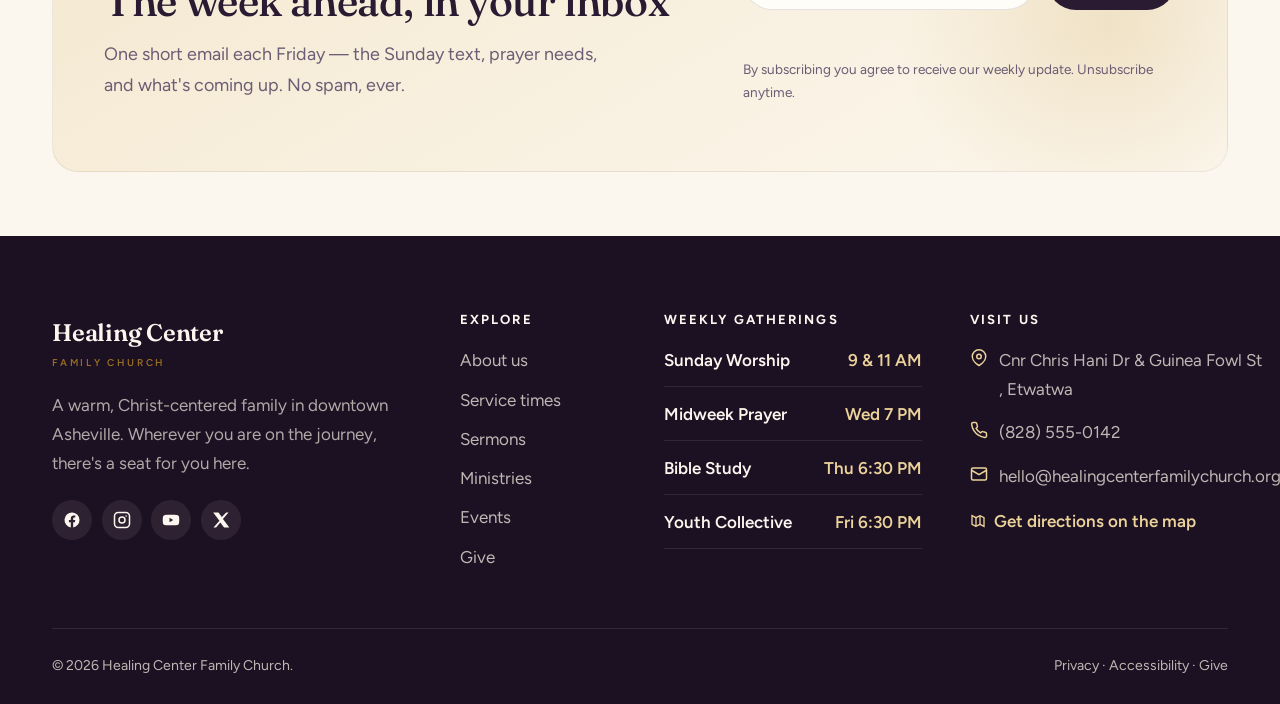
==== commit 77c9596b: "Update Sunday gathering times in index.html" ====
--- a/index.html
+++ b/index.html
@@ -79,7 +79,7 @@
           <div class="col-lg-6">
             <span class="hero-chip">
               <span class="dot" aria-hidden="true"><svg viewBox="0 0 24 24" fill="none" stroke="currentColor" stroke-width="2" stroke-linecap="round" stroke-linejoin="round"><circle cx="12" cy="12" r="9"/><path d="M12 7v5l3 2"/></svg></span>
-              <span>Sunday gatherings at <b>9:00</b> &amp; <b>11:00 AM</b></span>
+              <span>Sunday gatherings at <b>10:30</b> till <b>13:00 AM</b></span>
             </span>
             <h1 class="hero-title">There's a place for you at <em>this table</em>.</h1>
             <p class="hero-lead">Healing Center Family is a warm, Christ-centered family in the heart of Etwatwa. Whether you're exploring faith or coming home, you'll be welcomed exactly as you are.</p>
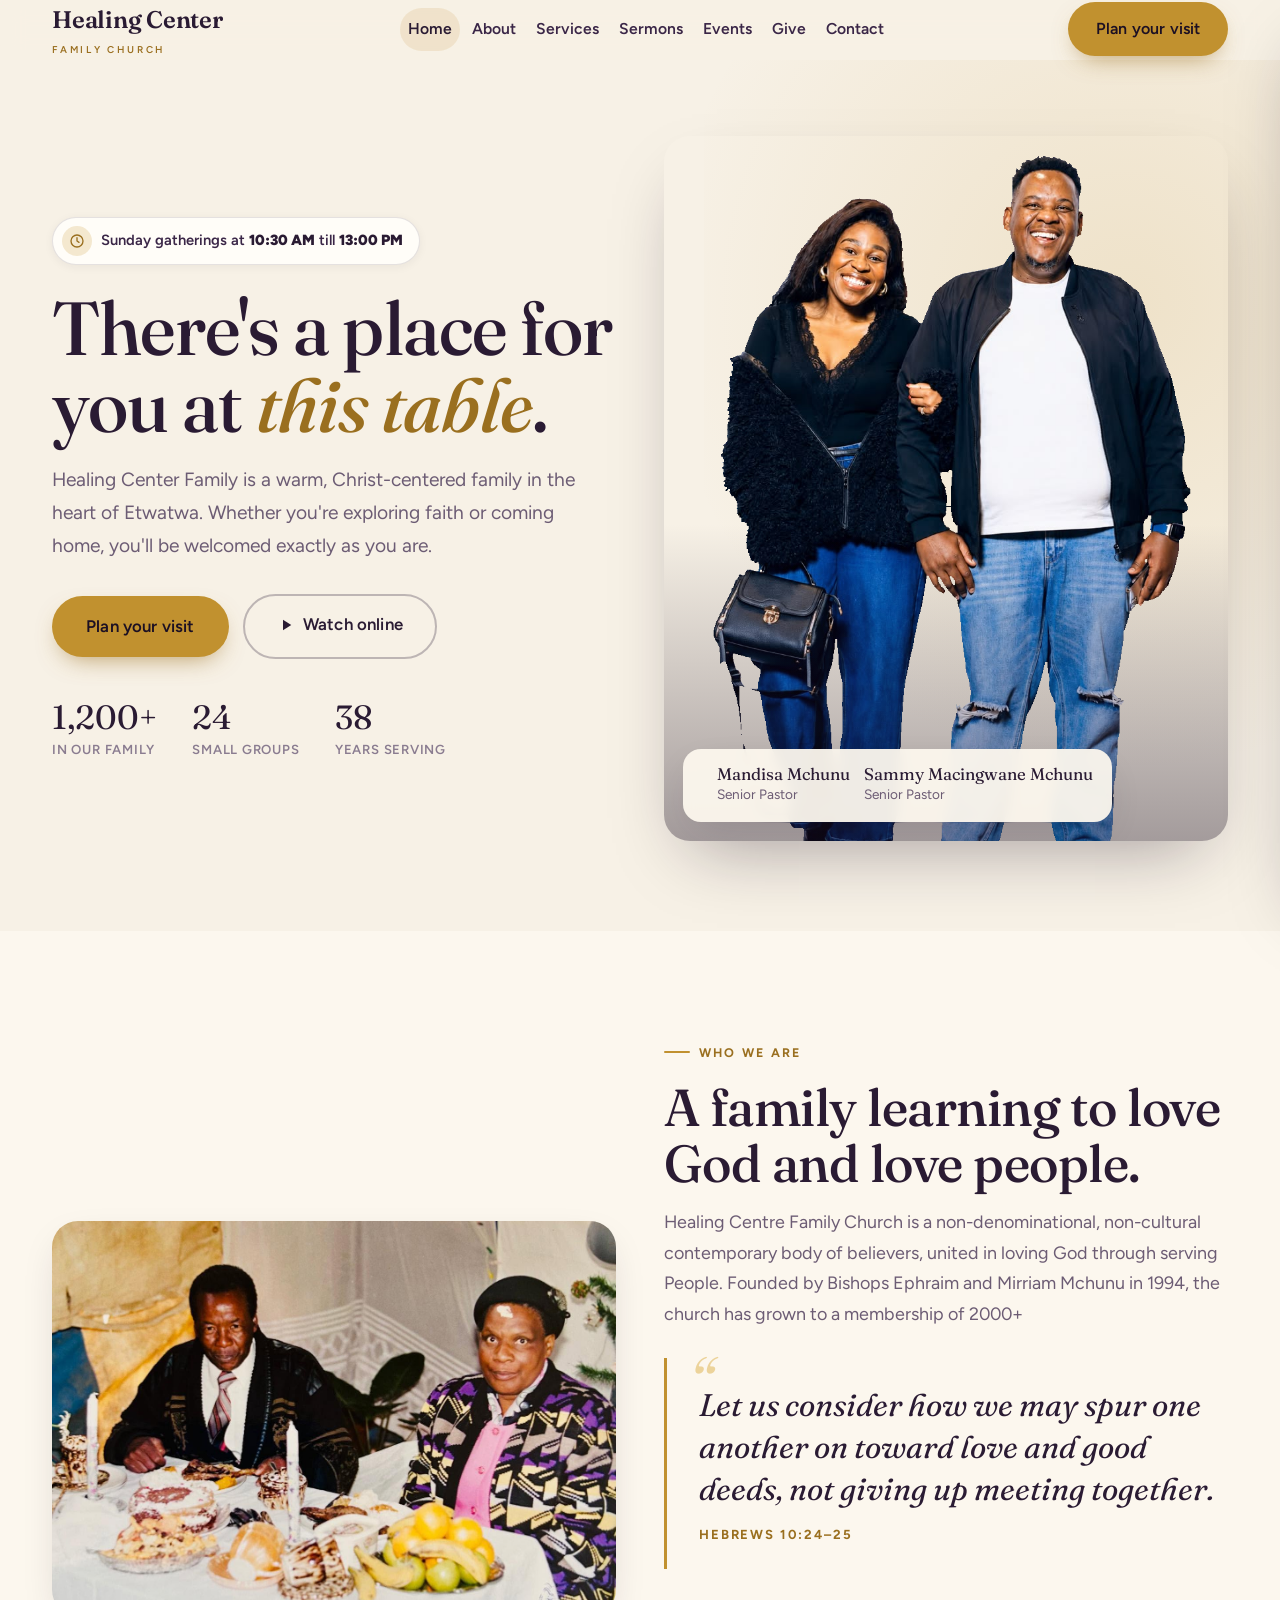
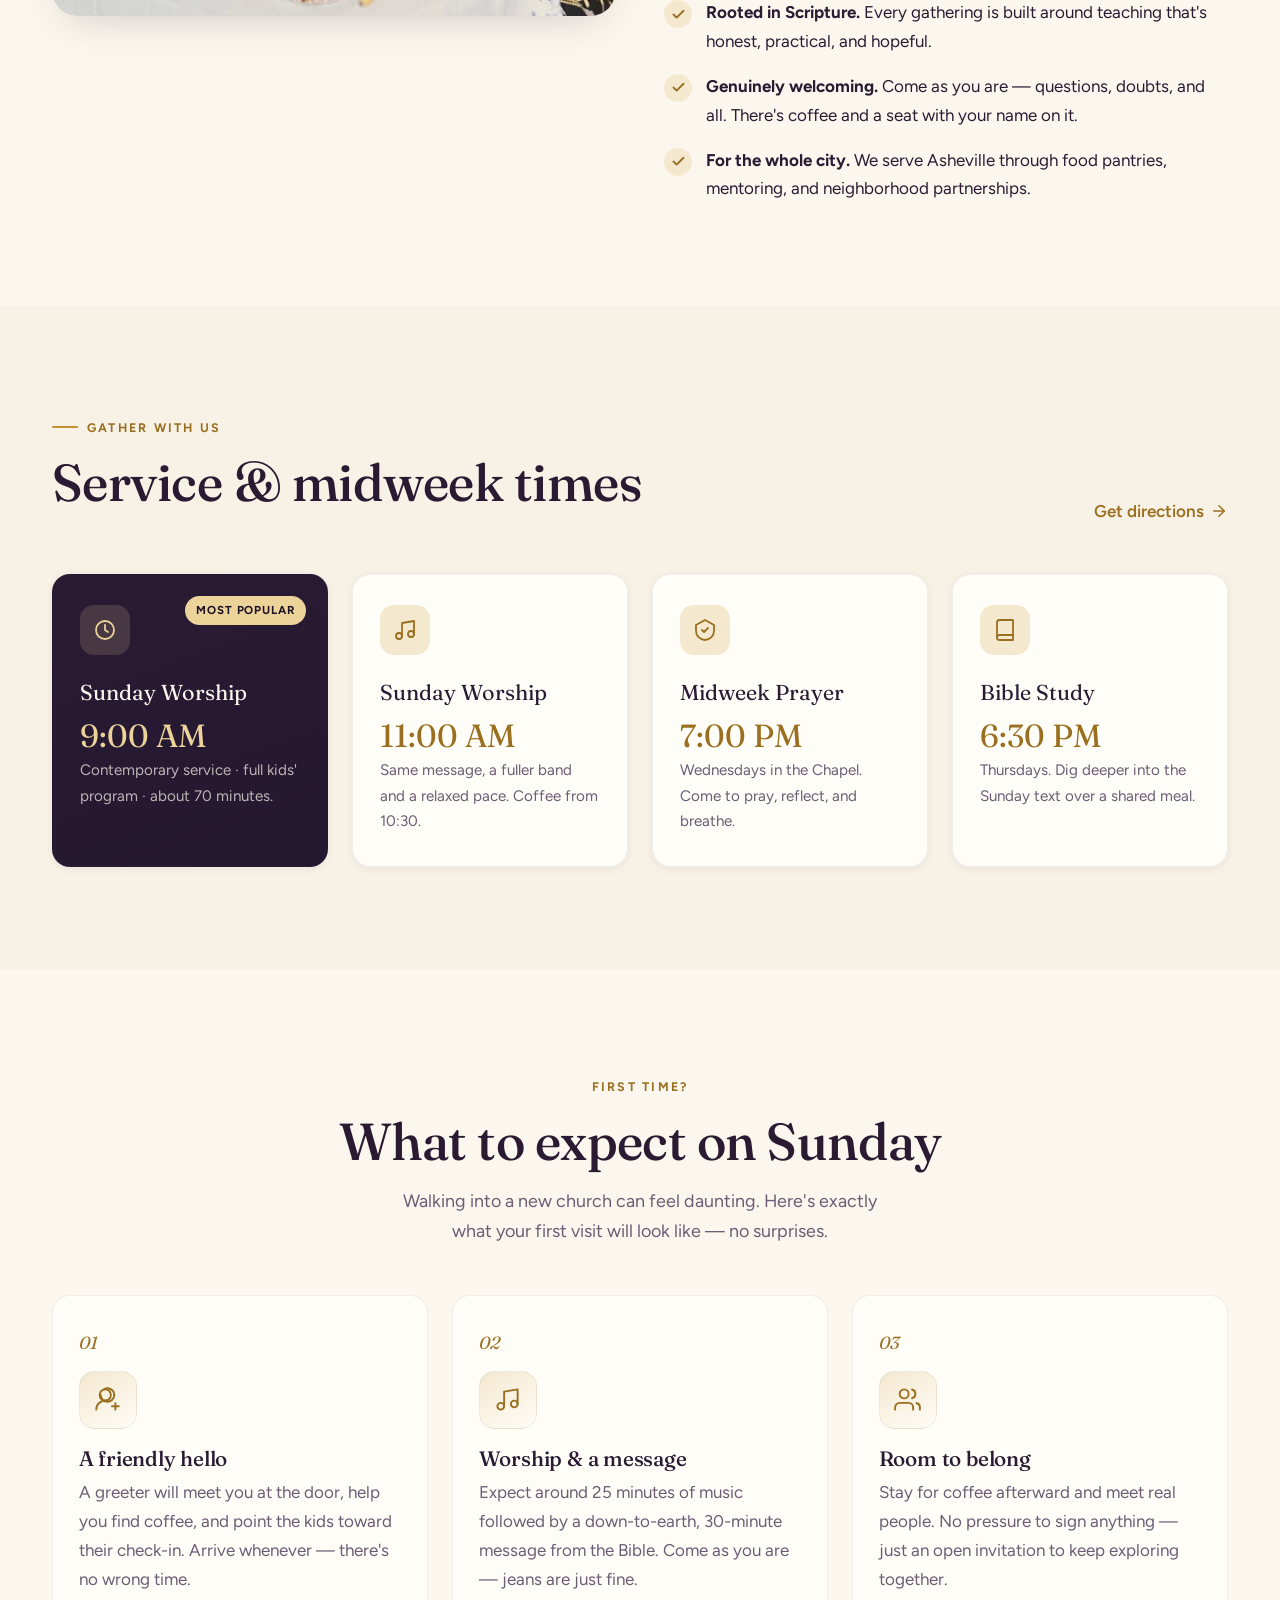
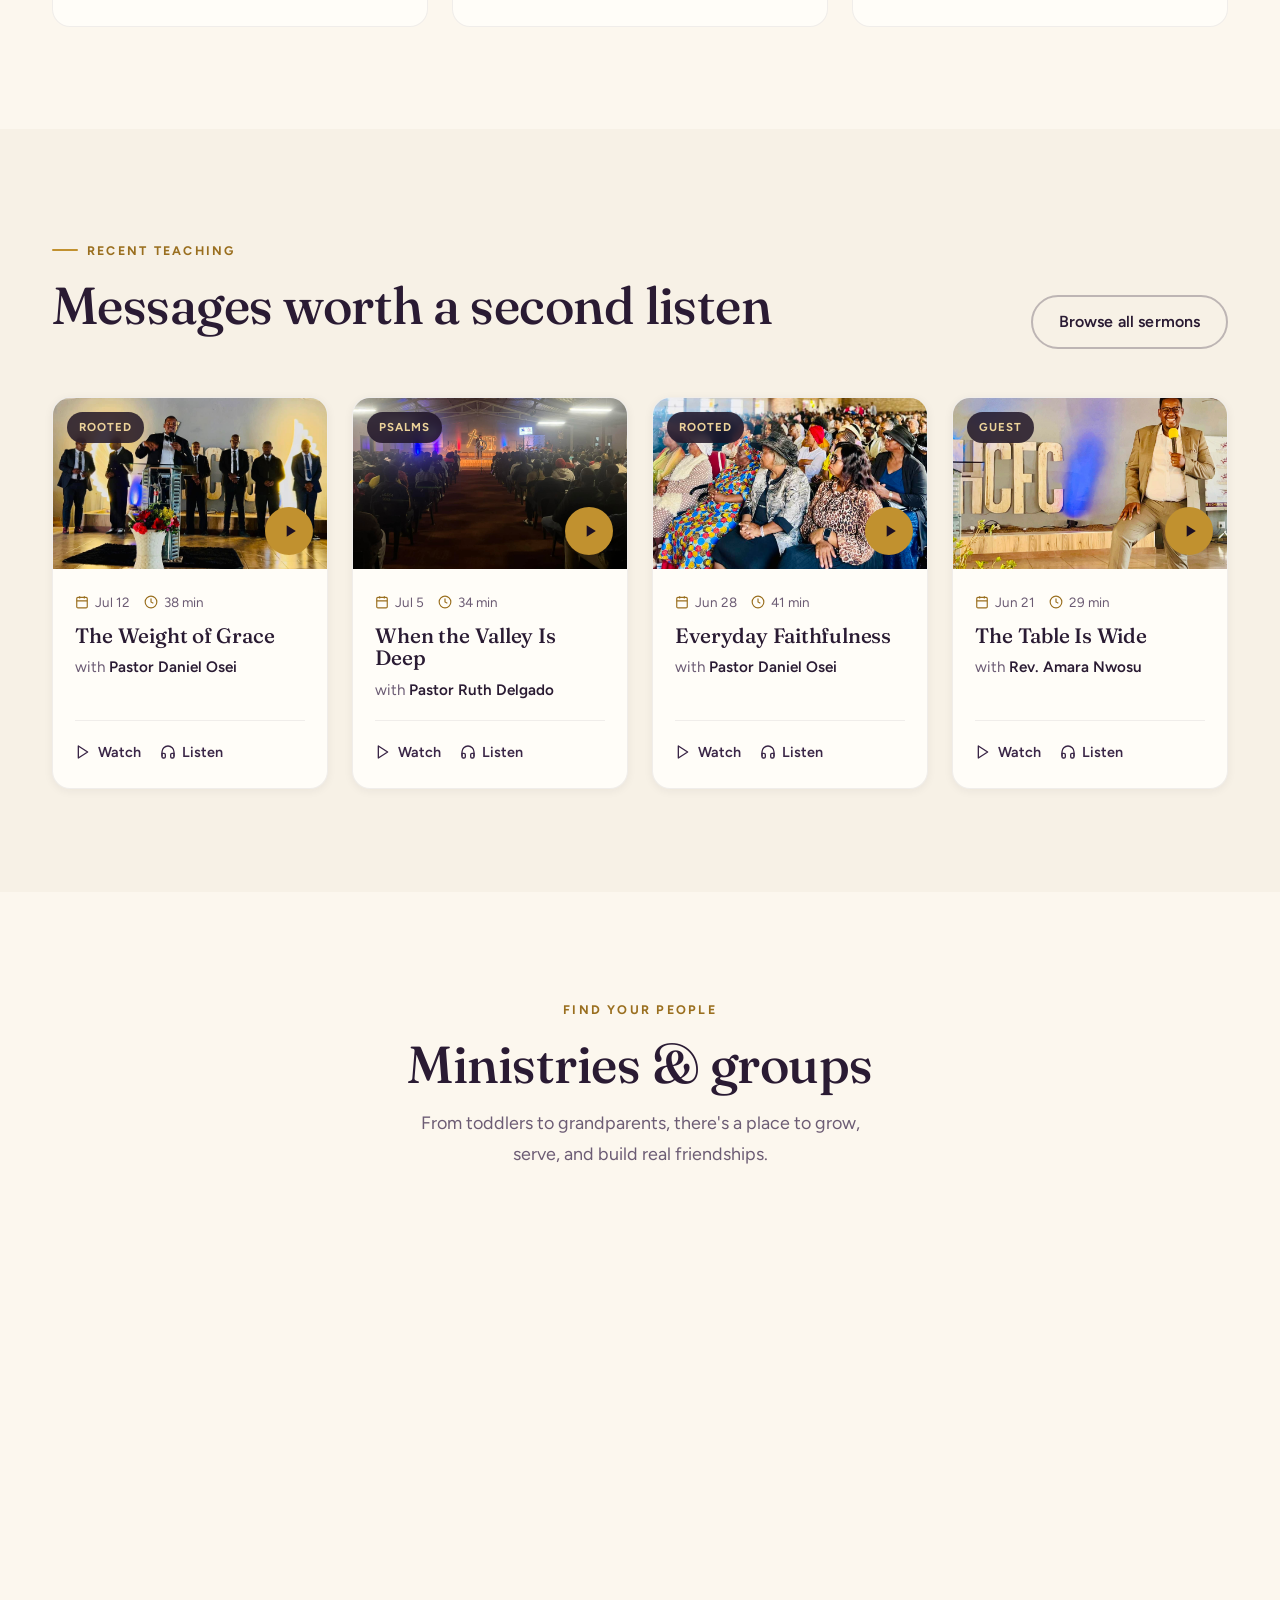
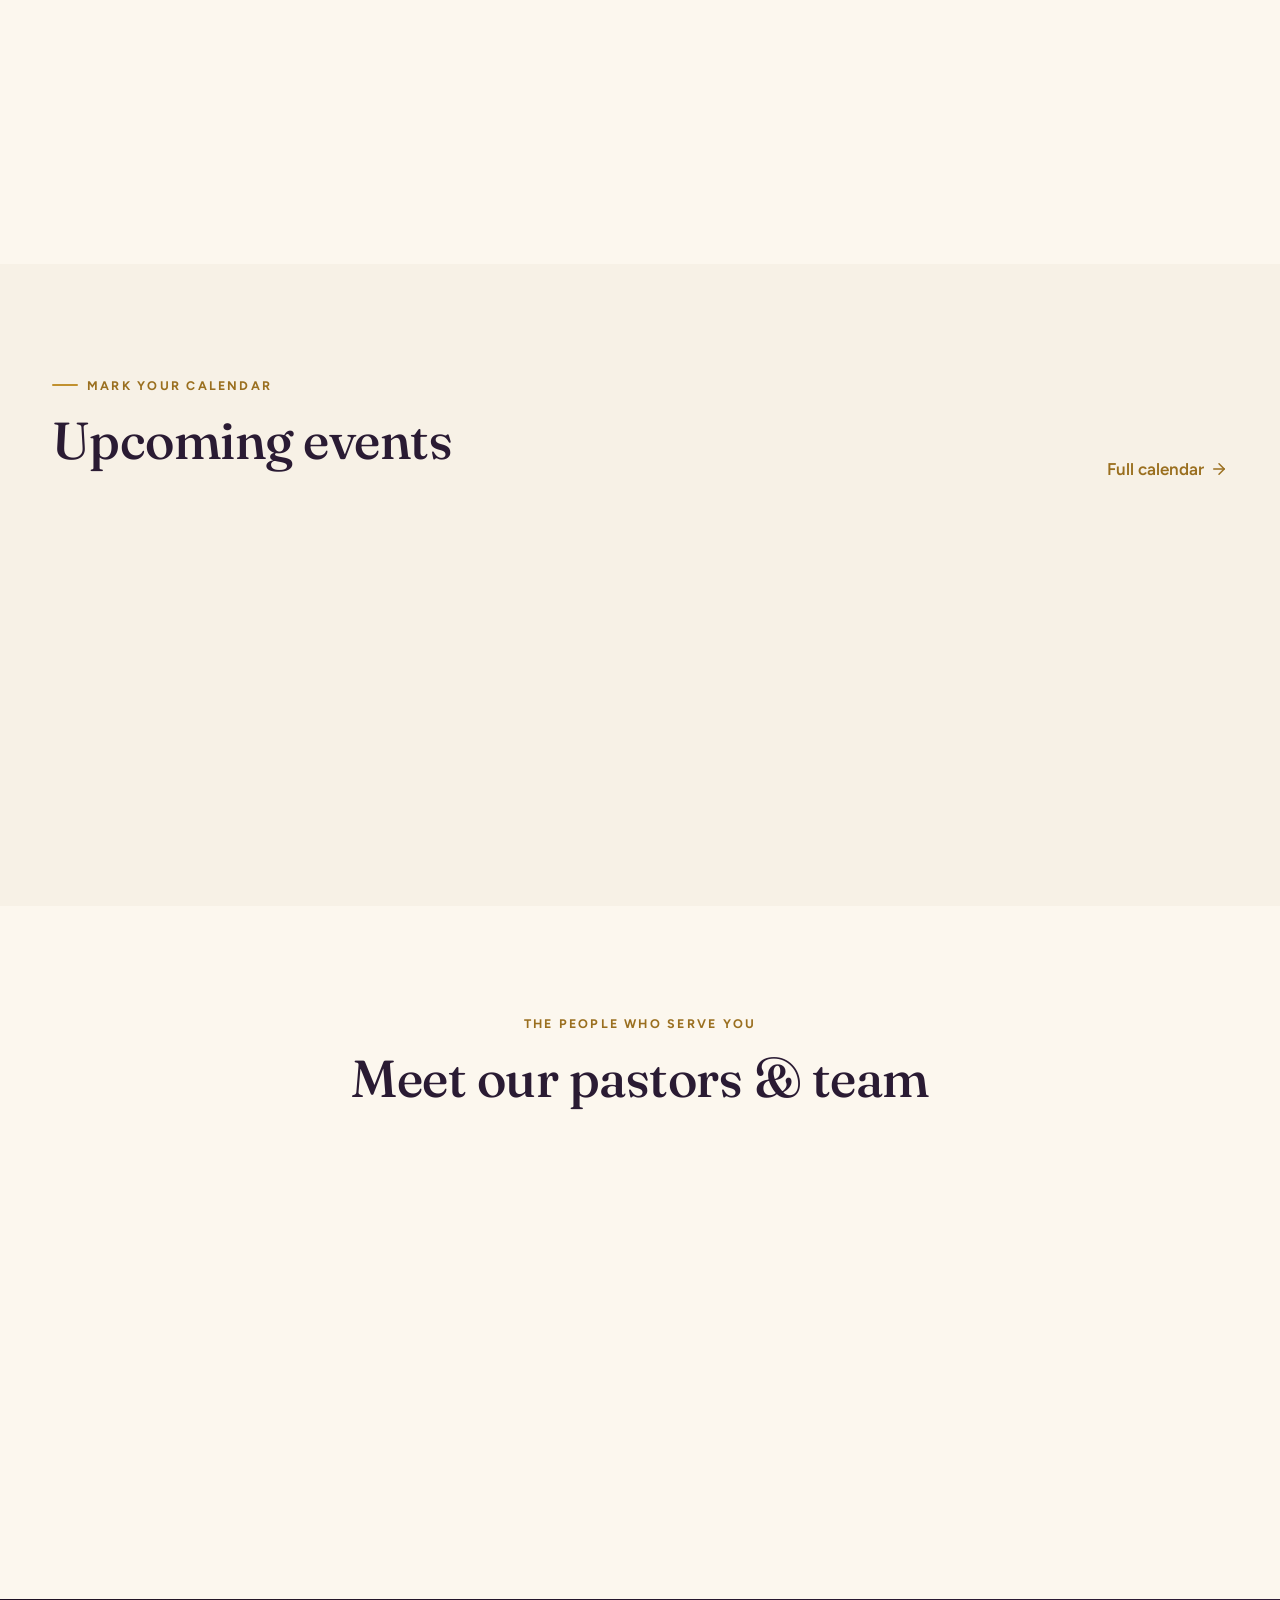
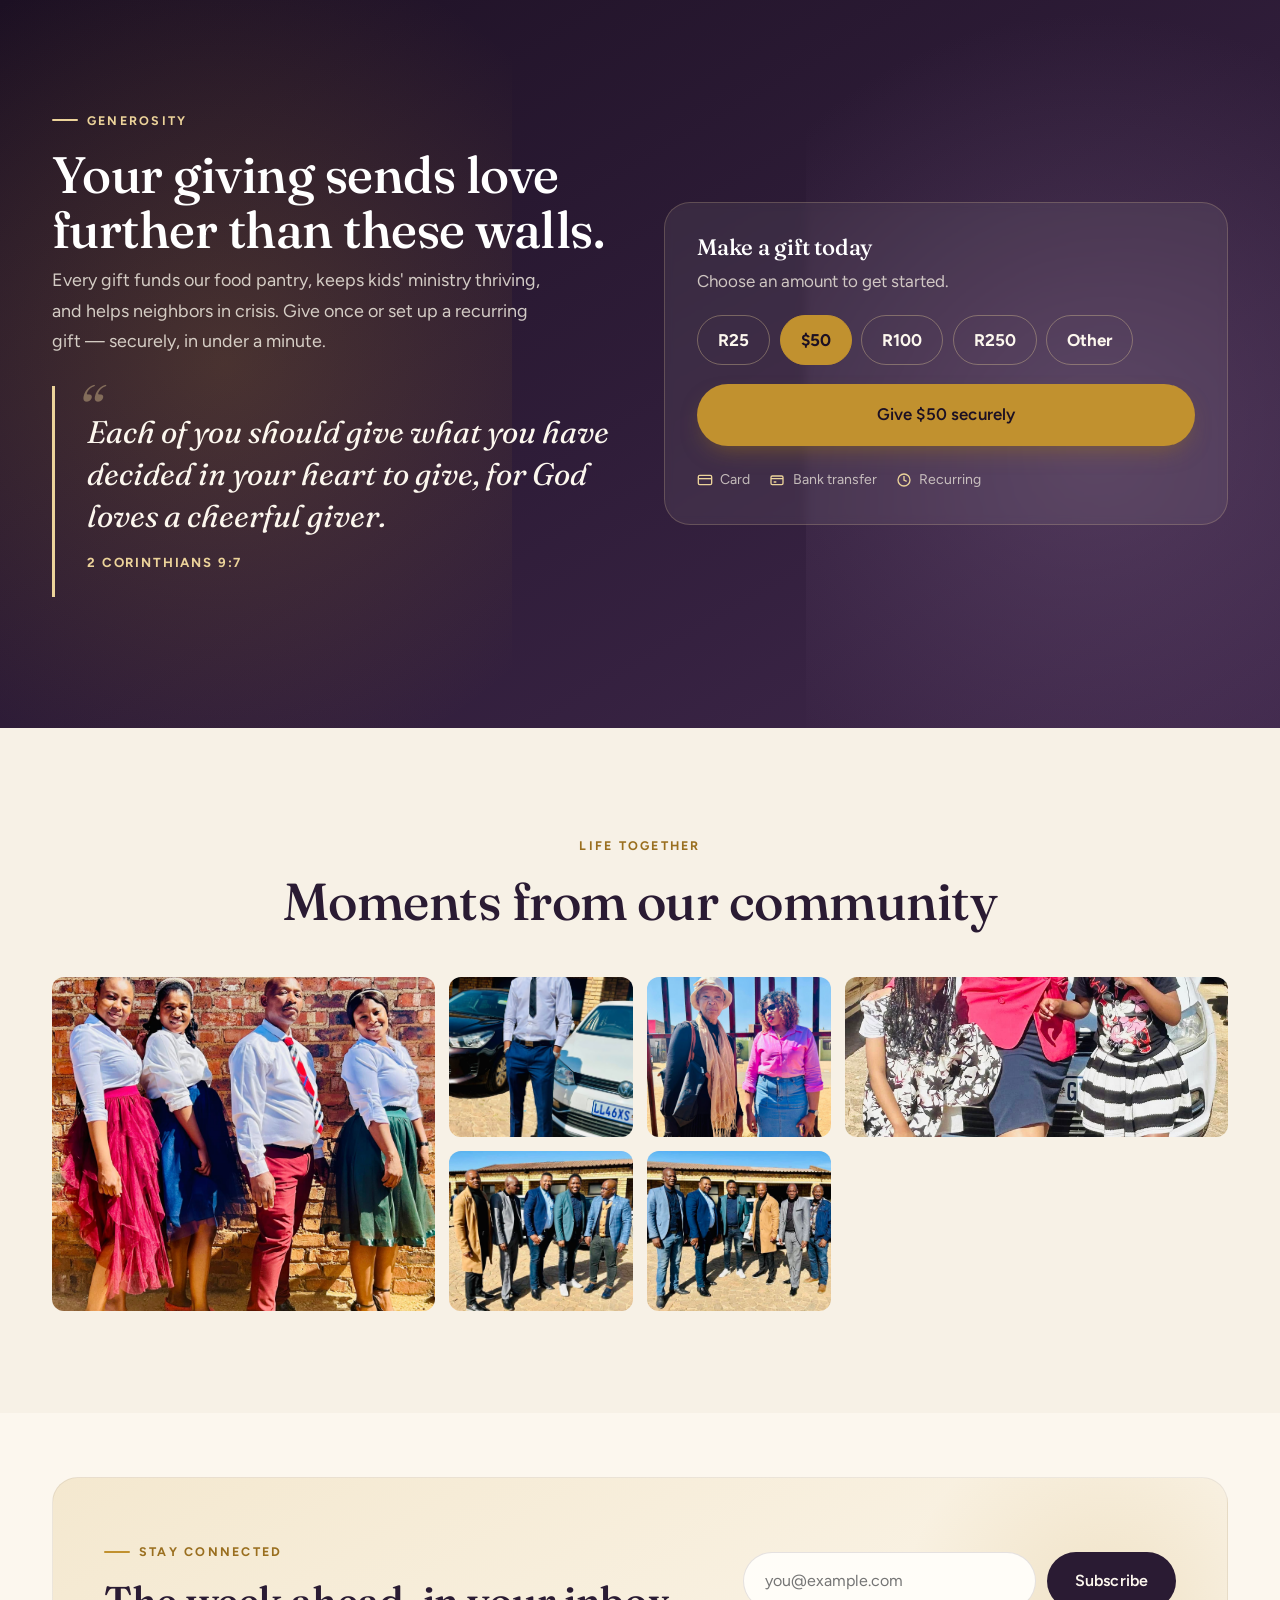
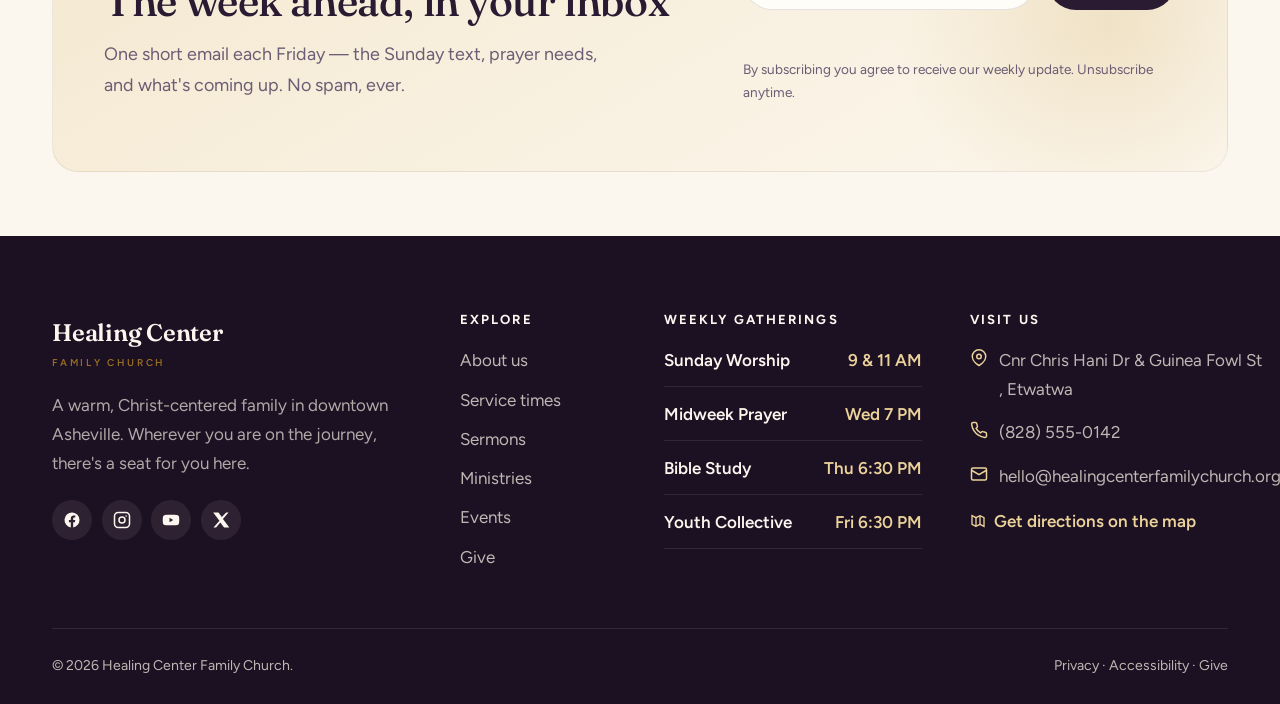
==== commit 43d774cd: "Fix time format in Sunday gatherings text" ====
--- a/index.html
+++ b/index.html
@@ -79,7 +79,7 @@
           <div class="col-lg-6">
             <span class="hero-chip">
               <span class="dot" aria-hidden="true"><svg viewBox="0 0 24 24" fill="none" stroke="currentColor" stroke-width="2" stroke-linecap="round" stroke-linejoin="round"><circle cx="12" cy="12" r="9"/><path d="M12 7v5l3 2"/></svg></span>
-              <span>Sunday gatherings at <b>10:30</b> till <b>13:00 AM</b></span>
+              <span>Sunday gatherings at <b>10:30 AM</b> till <b>13:00 PM</b></span>
             </span>
             <h1 class="hero-title">There's a place for you at <em>this table</em>.</h1>
             <p class="hero-lead">Healing Center Family is a warm, Christ-centered family in the heart of Etwatwa. Whether you're exploring faith or coming home, you'll be welcomed exactly as you are.</p>
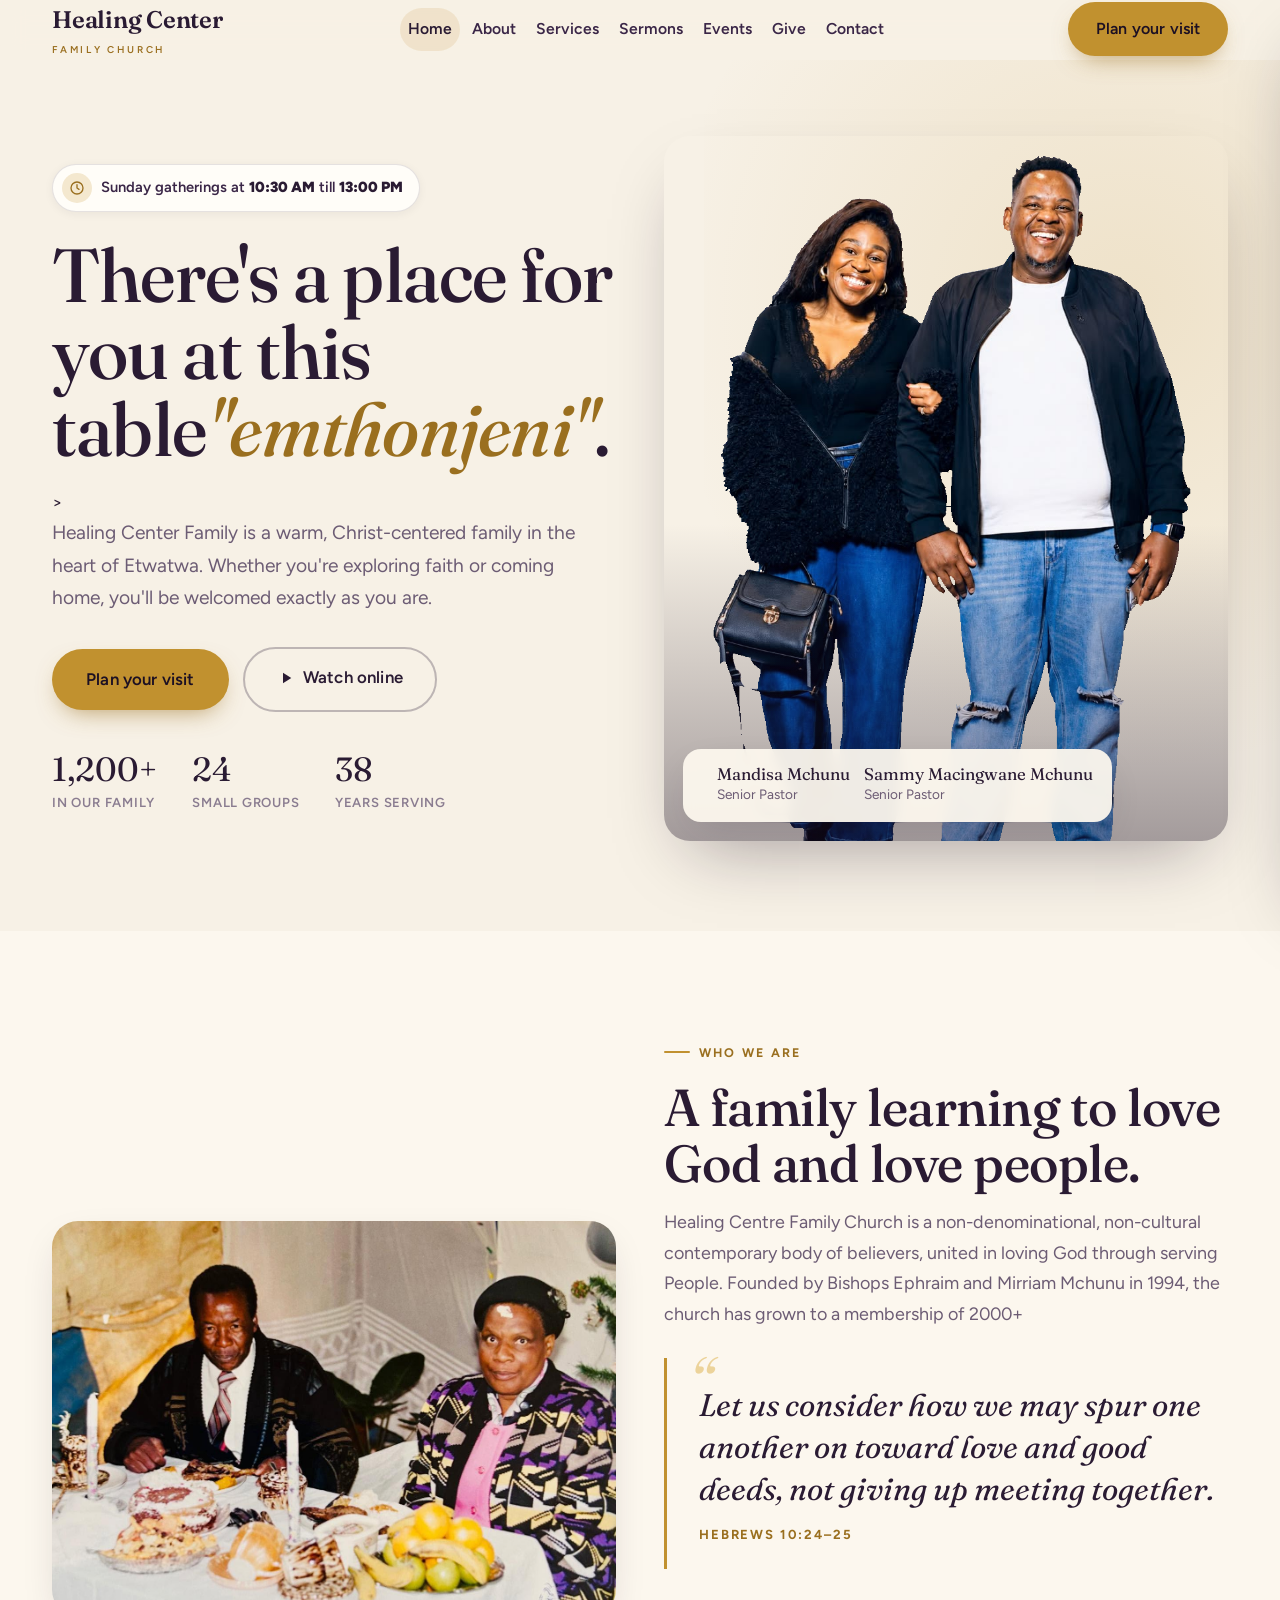
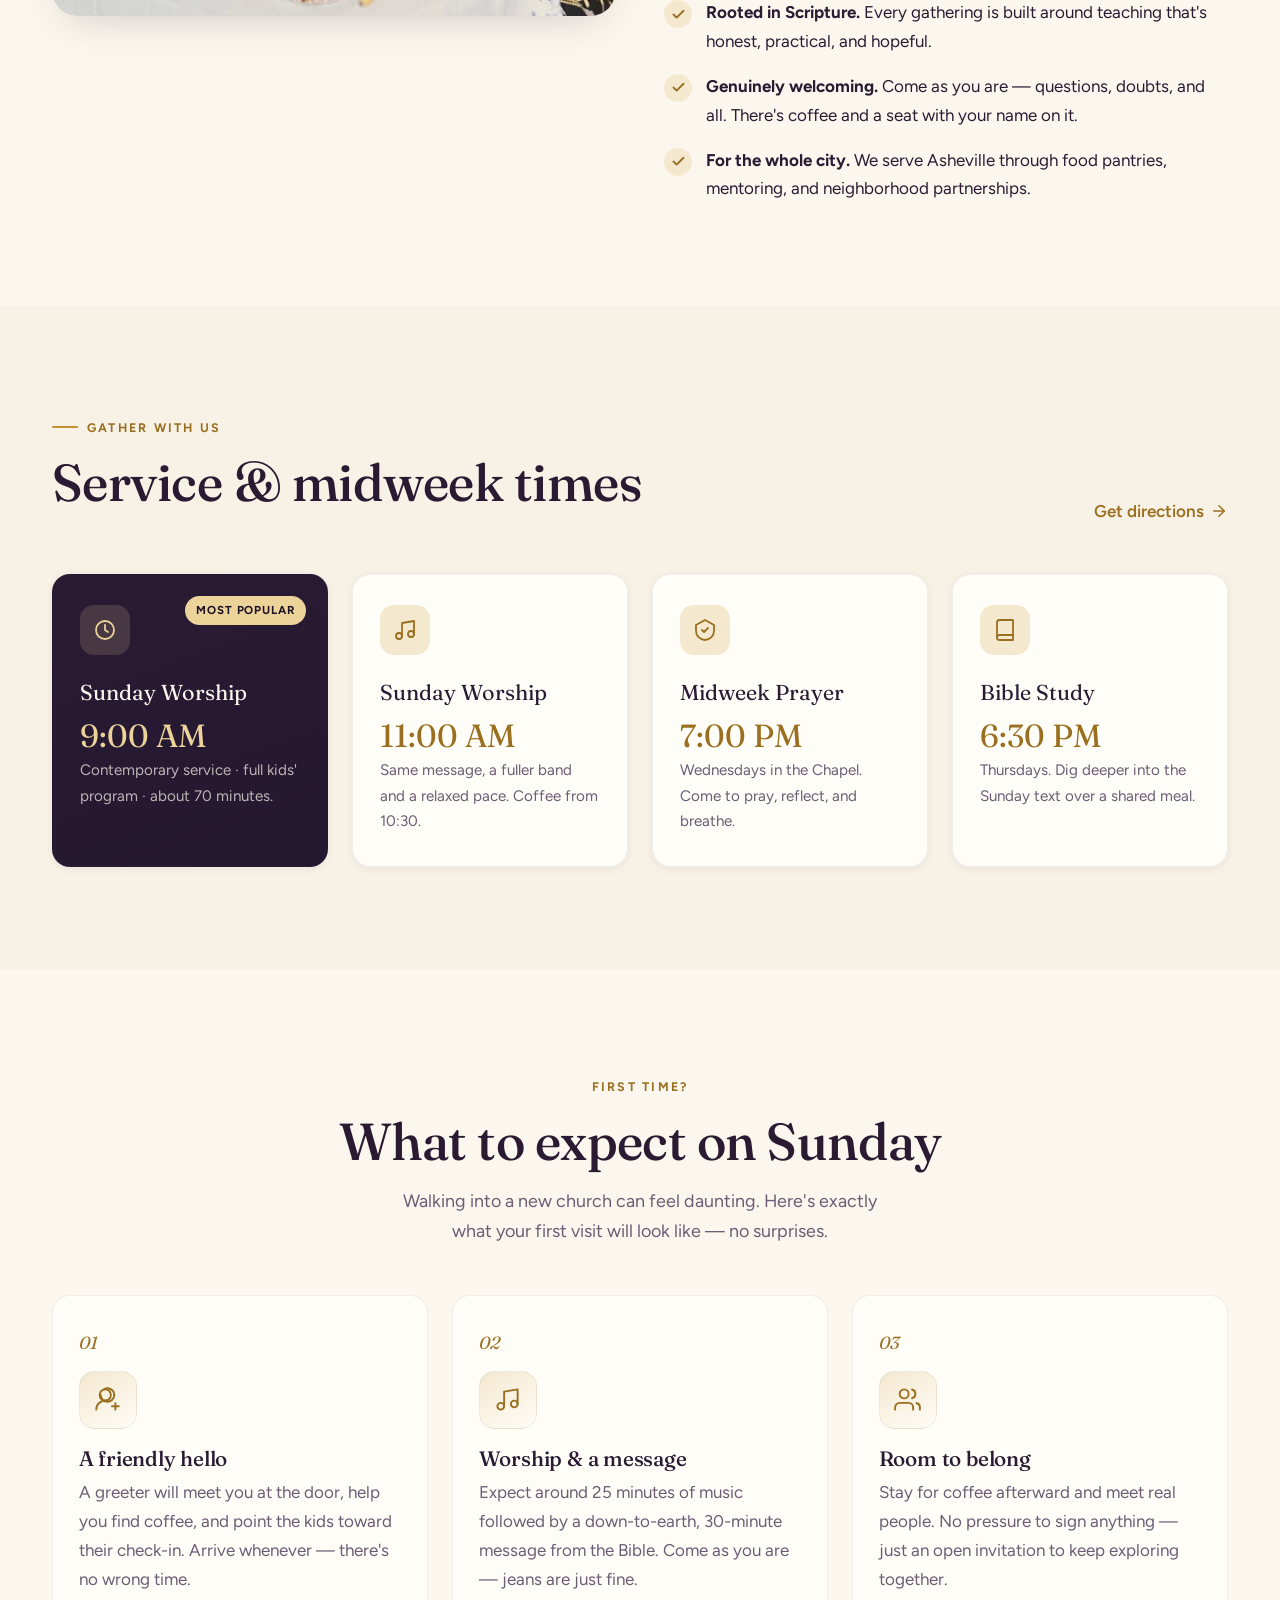
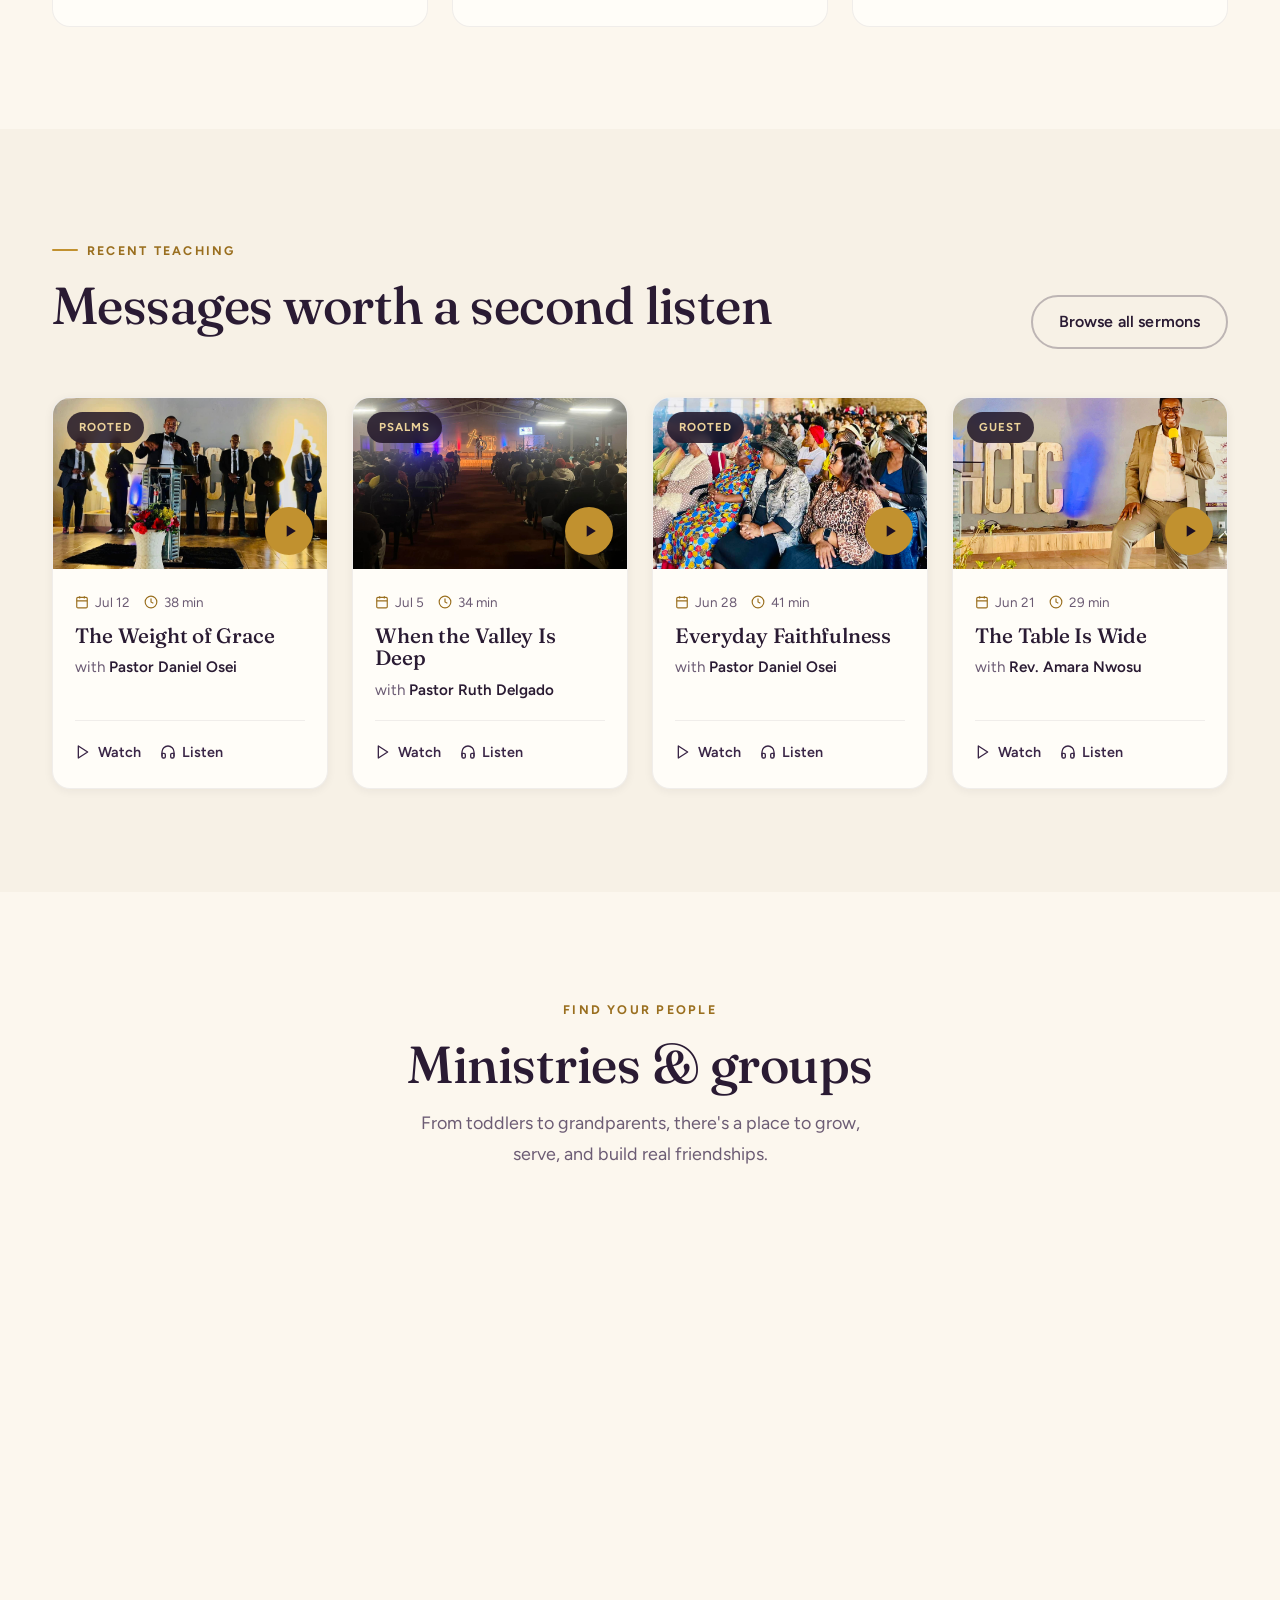
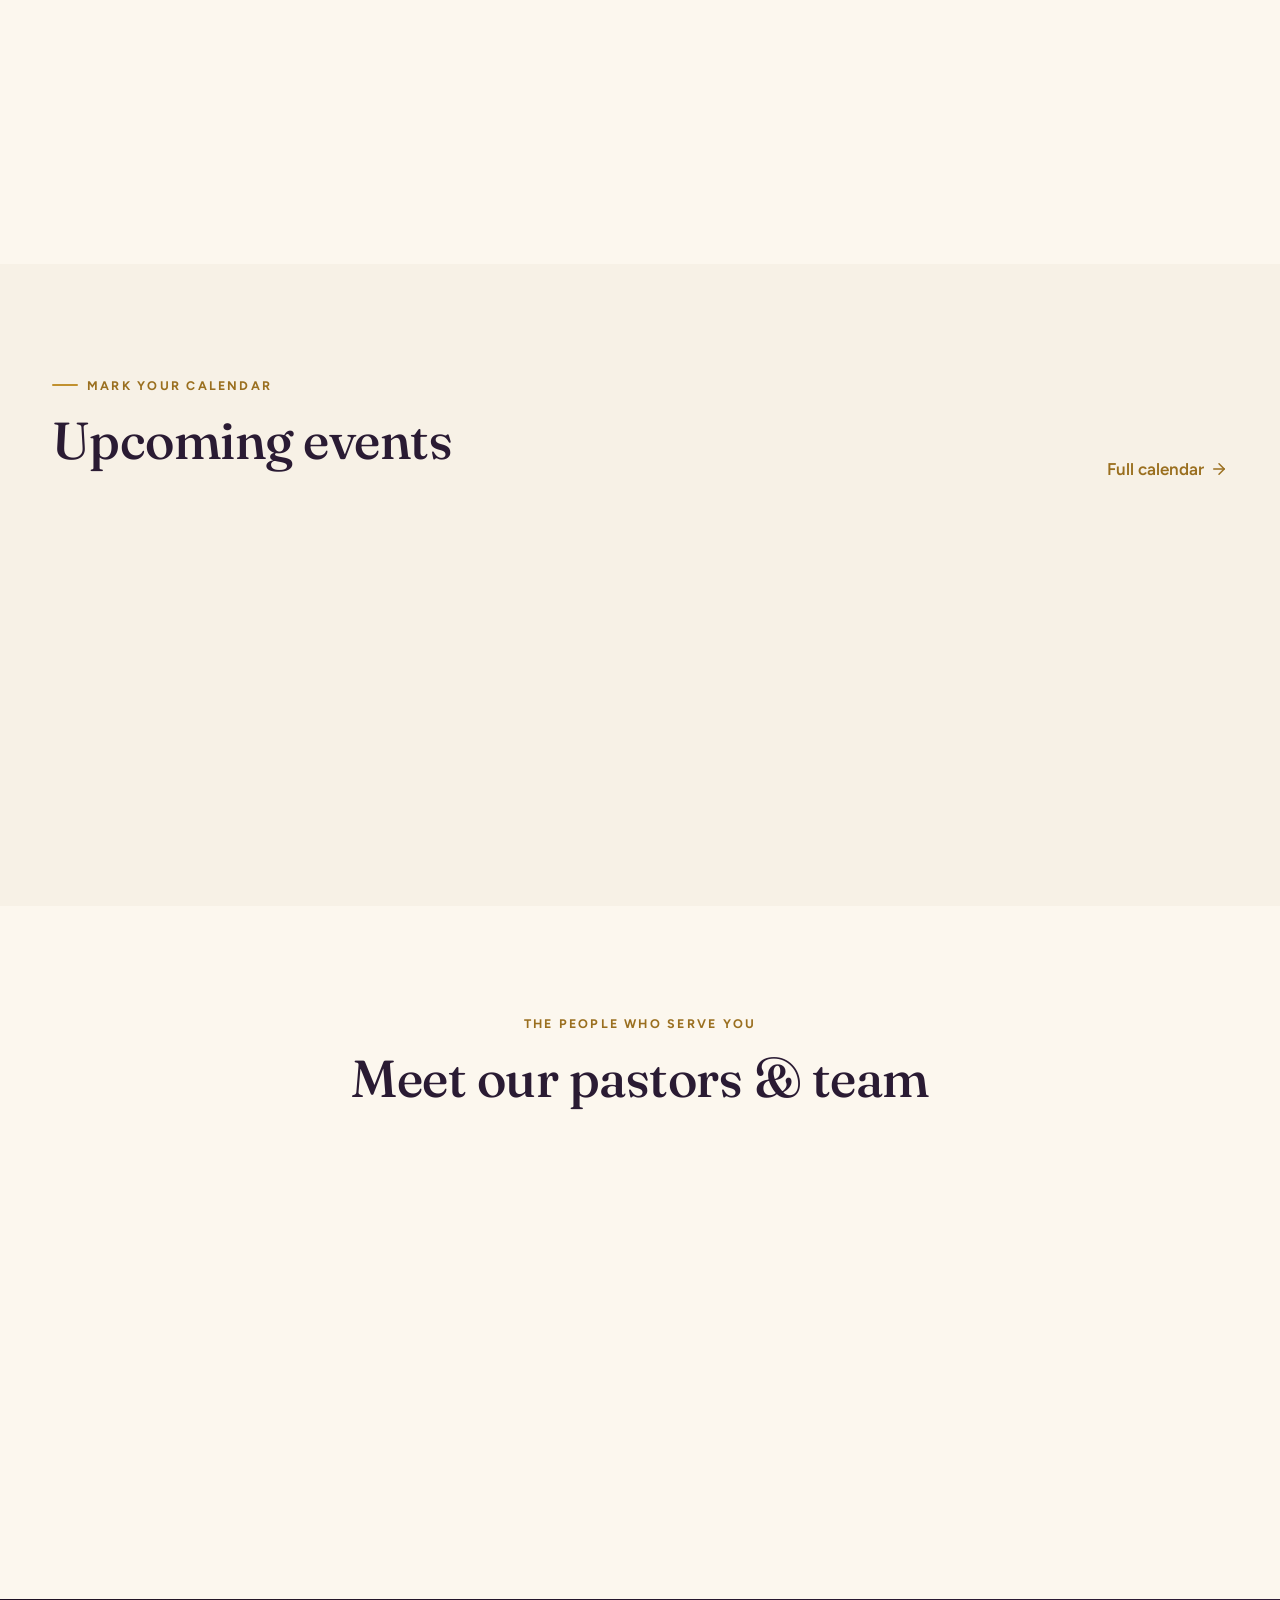
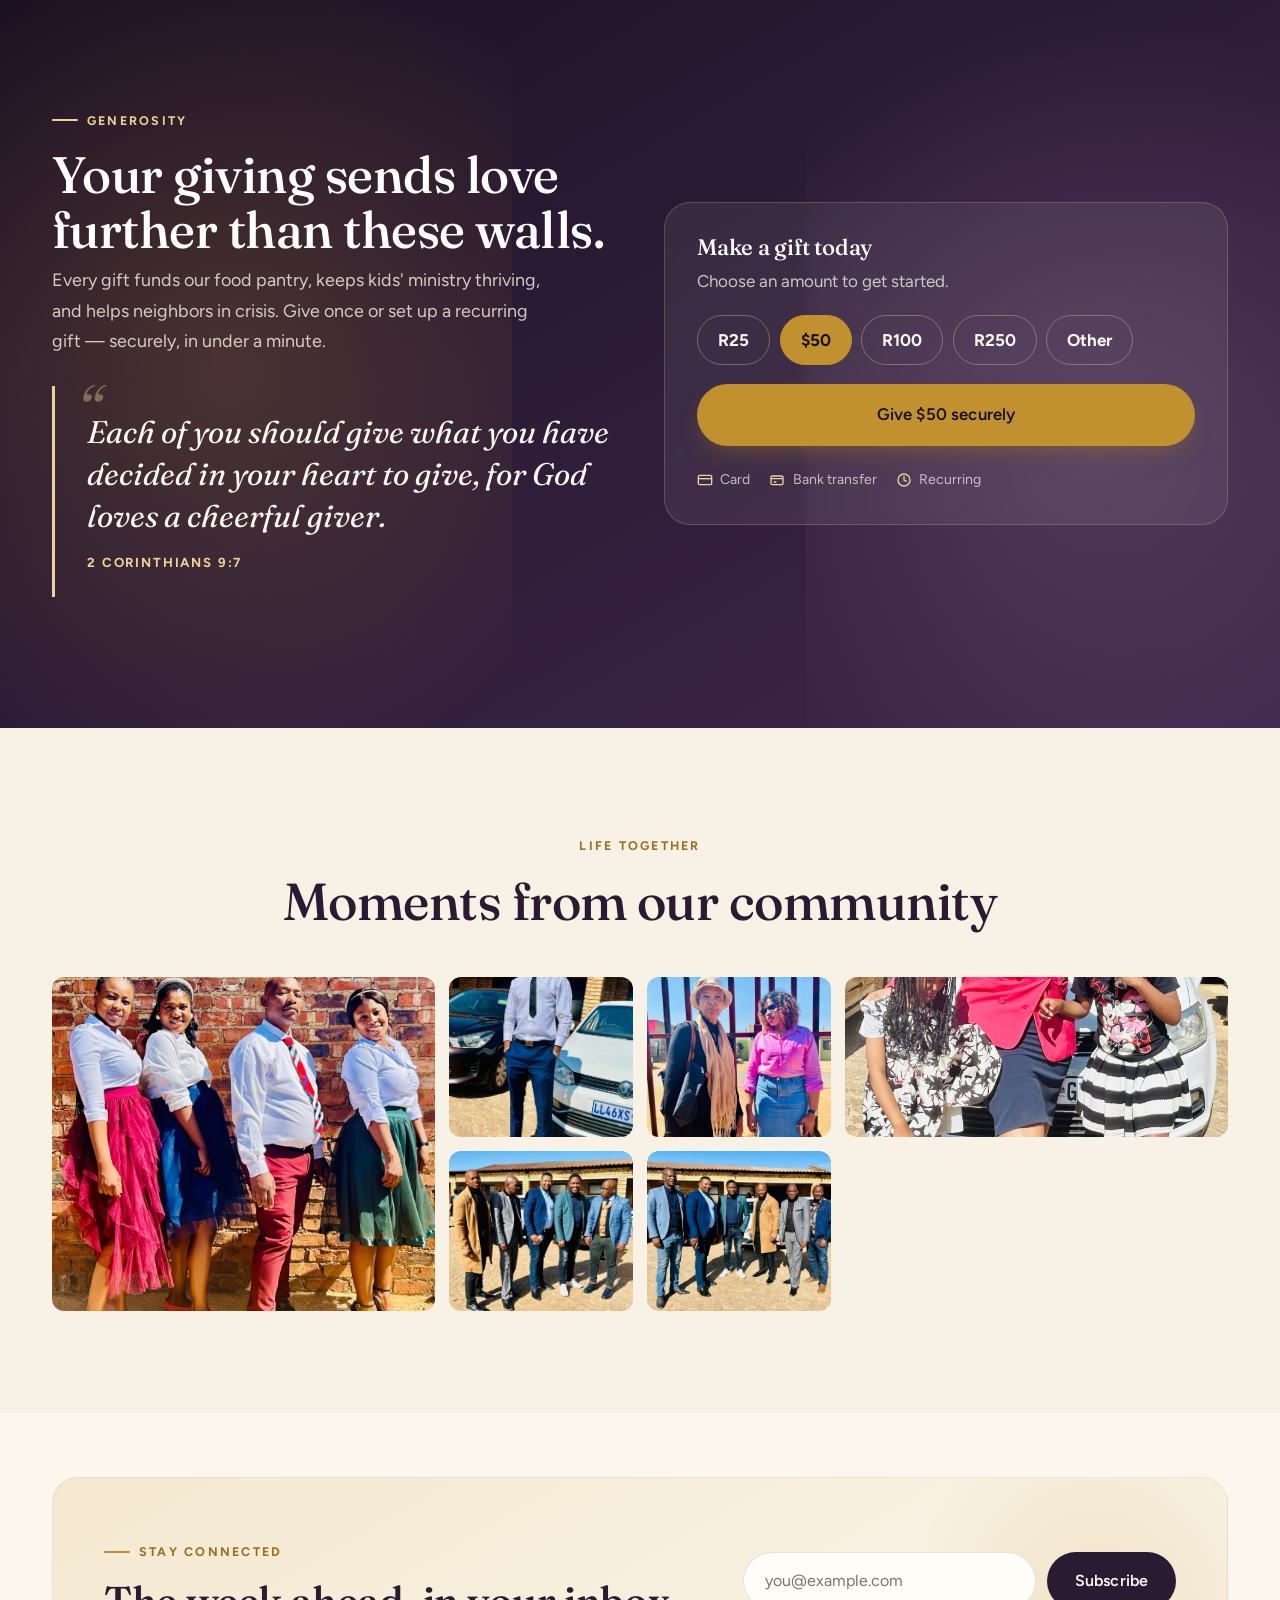
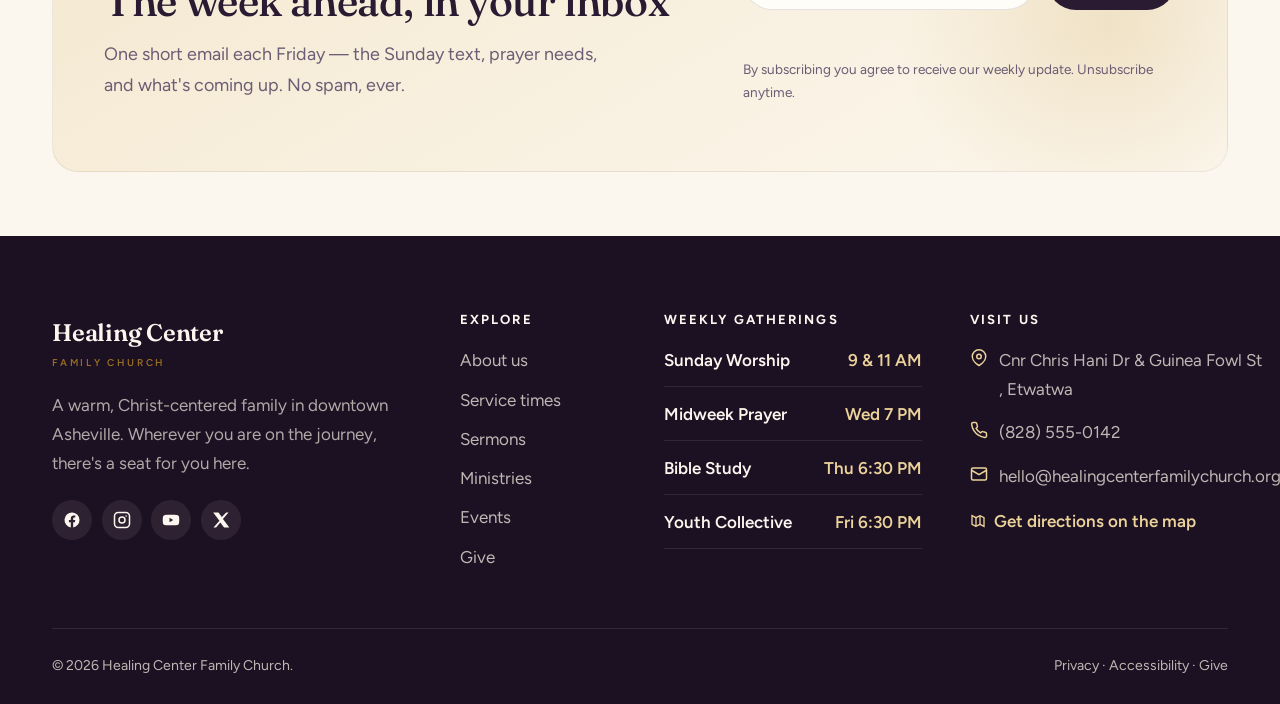
==== commit 316b792e: "Fix hero-title HTML structure Corrected HTML structure in hero-title element." ====
--- a/index.html
+++ b/index.html
@@ -81,7 +81,7 @@
               <span class="dot" aria-hidden="true"><svg viewBox="0 0 24 24" fill="none" stroke="currentColor" stroke-width="2" stroke-linecap="round" stroke-linejoin="round"><circle cx="12" cy="12" r="9"/><path d="M12 7v5l3 2"/></svg></span>
               <span>Sunday gatherings at <b>10:30 AM</b> till <b>13:00 PM</b></span>
             </span>
-            <h1 class="hero-title">There's a place for you at <em>this table</em>.</h1>
+            <h1 class="hero-title">There's a place for you at this table<em>"emthonjeni"</em>.</h1>>
             <p class="hero-lead">Healing Center Family is a warm, Christ-centered family in the heart of Etwatwa. Whether you're exploring faith or coming home, you'll be welcomed exactly as you are.</p>
             <div class="hero-actions">
               <a class="btn btn-gold btn-lg" href="#services">Plan your visit</a>
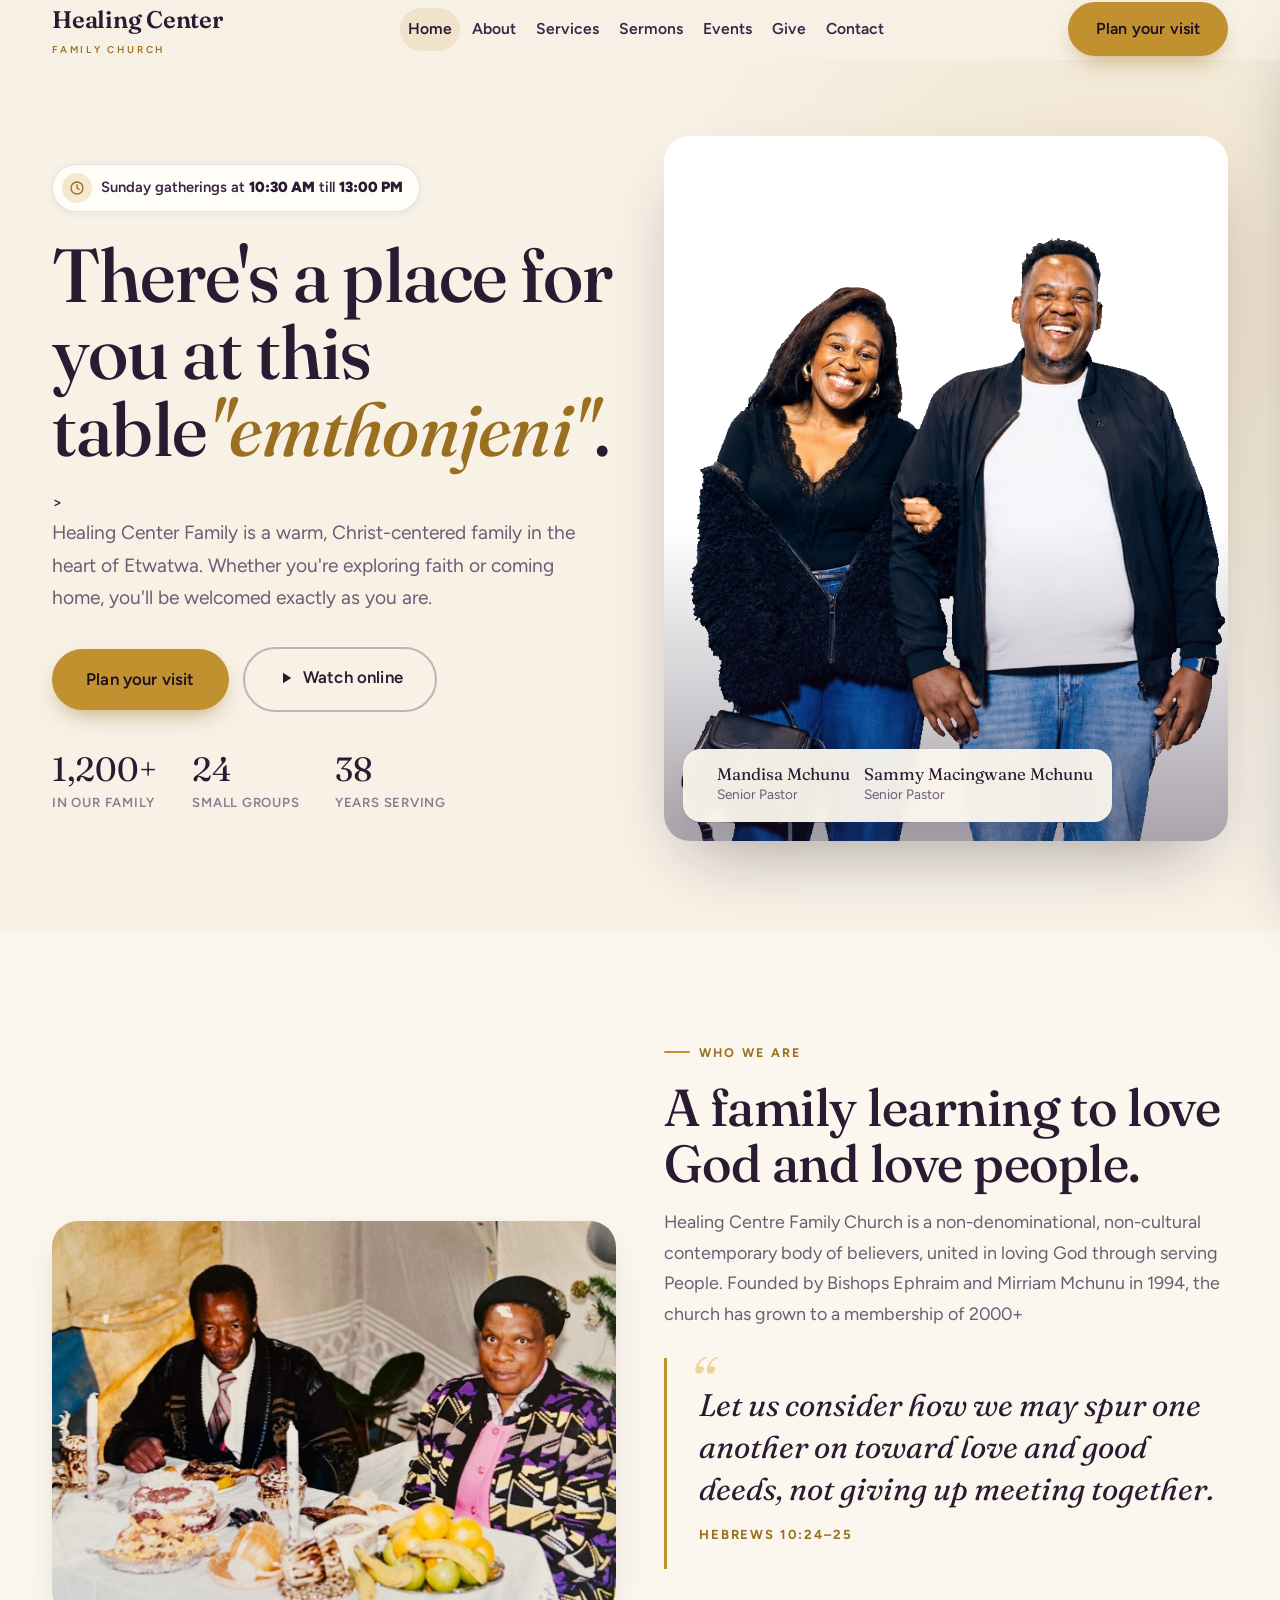
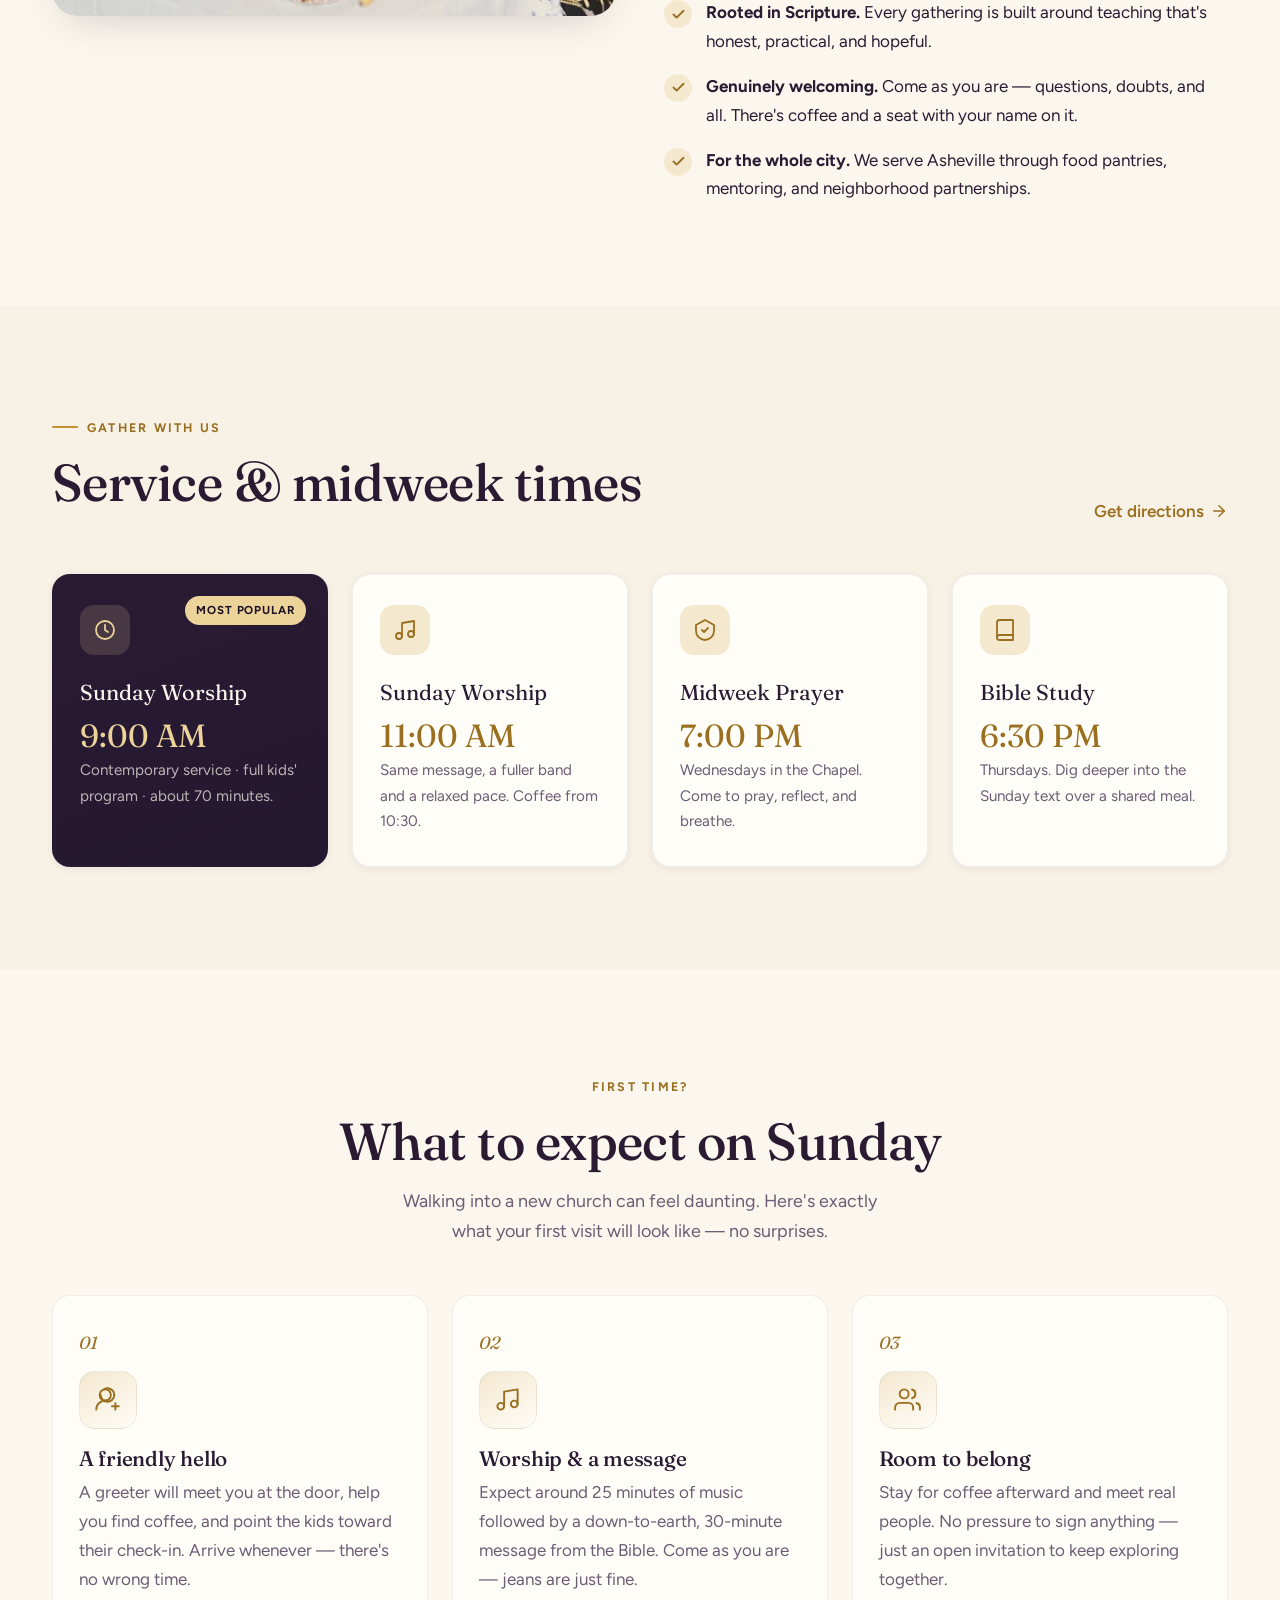
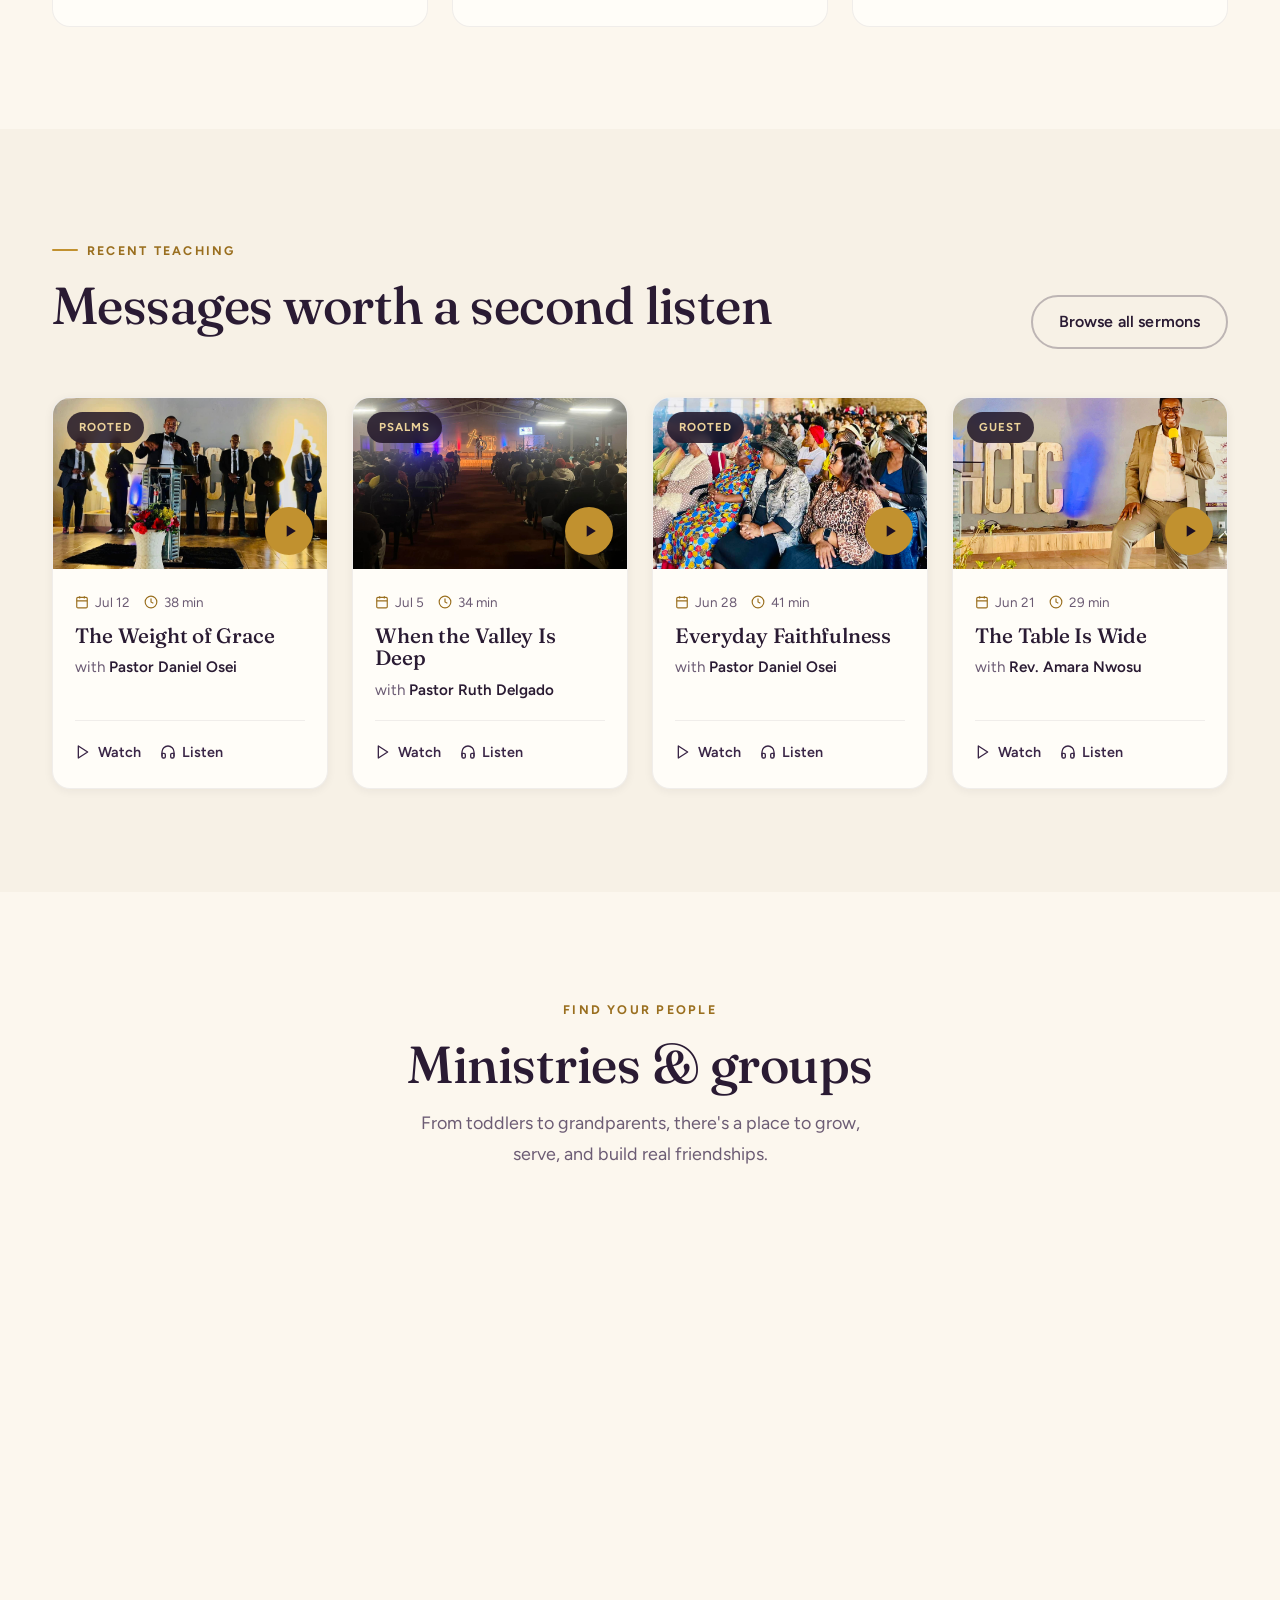
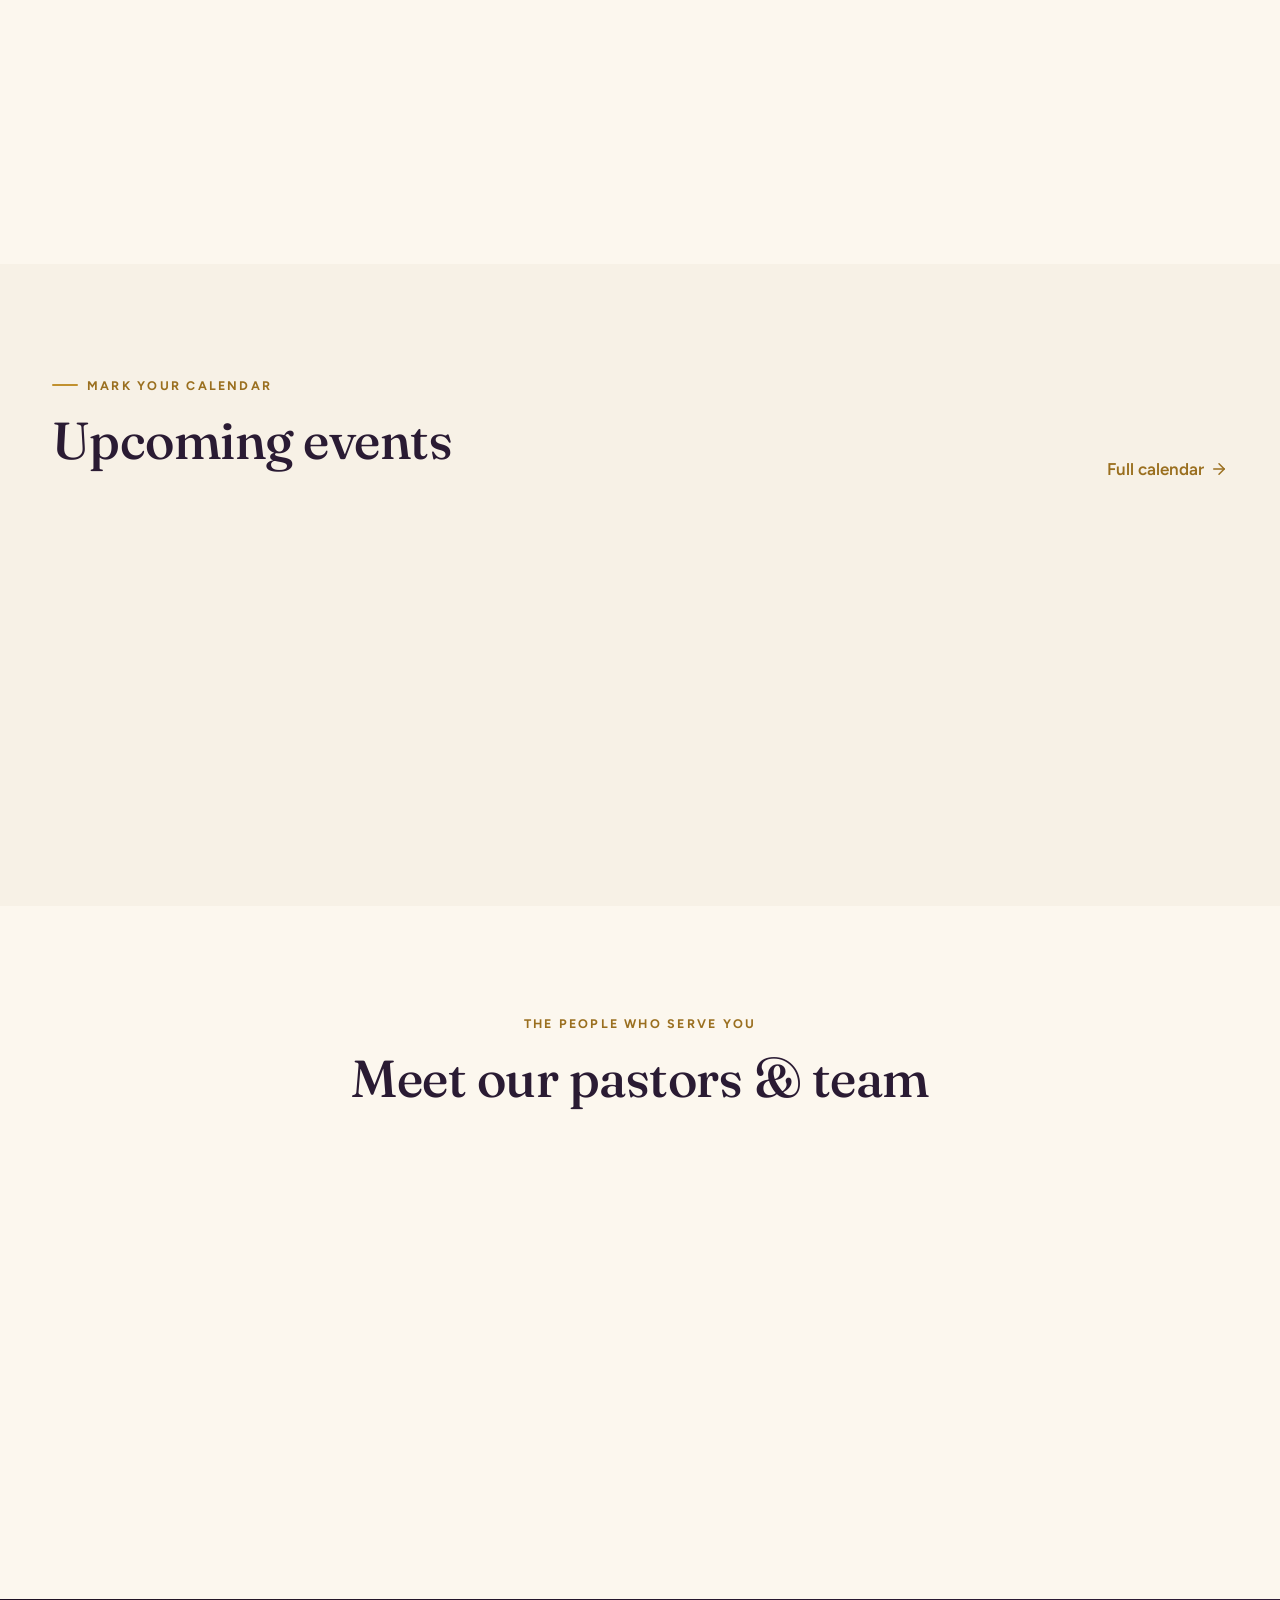
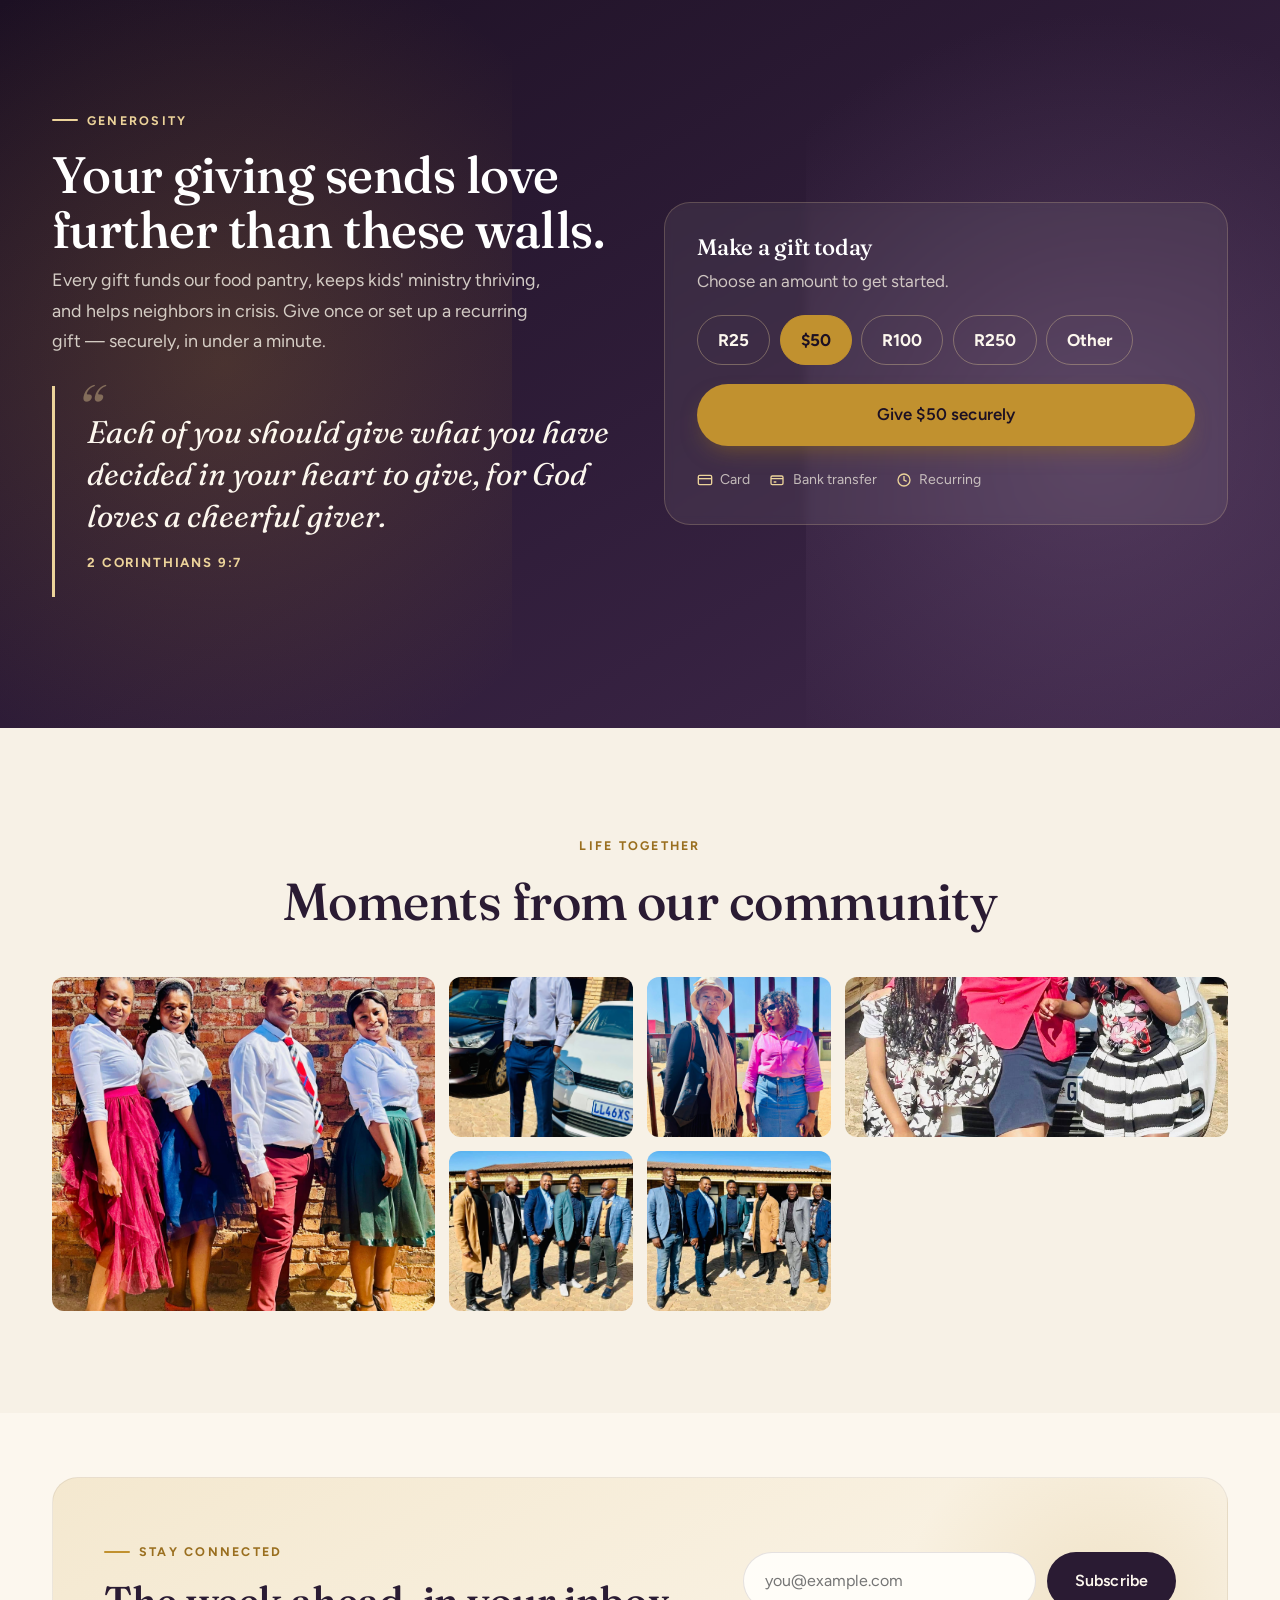
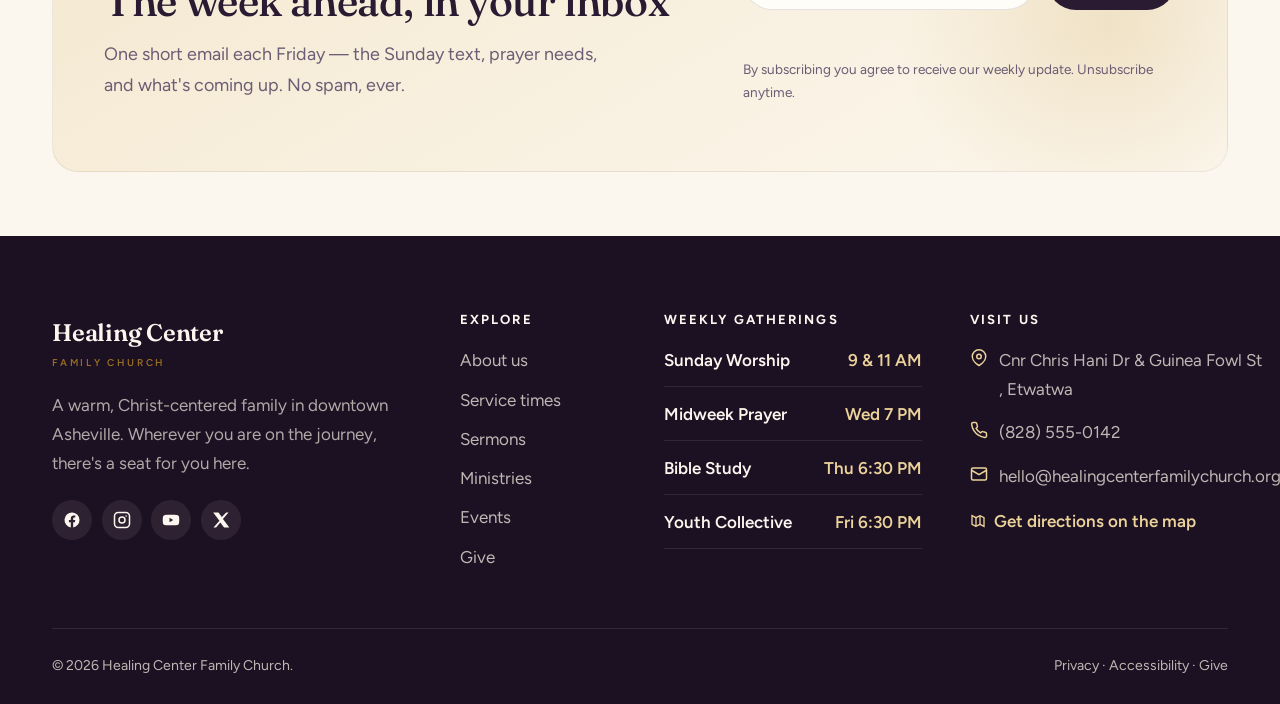
==== commit d05ae491: "add commit" ====
--- a/index.html
+++ b/index.html
@@ -111,7 +111,7 @@
 
           <div class="col-lg-6">
             <div class="hero-media">
-              <img src="img/couple.png" width="720" height="900" alt="Congregation gathered together with hands raised in worship inside a light-filled sanctuary" fetchpriority="high">
+              <img src="img/couple - Copy.png" width="720" height="900" alt="Congregation gathered together with hands raised in worship inside a light-filled sanctuary" fetchpriority="high">
               <div class="hero-badge">
                 <span aria-hidden="true"><svg viewBox="0 0 24 24" fill="none" stroke="currentColor" stroke-width="1.8" stroke-linecap="round" stroke-linejoin="round"><path d="M21 10c0 7-9 12-9 12s-9-5-9-12a9 9 0 0 1 18 0z"/><circle cx="12" cy="10" r="3"/></svg></span>
                 <div>
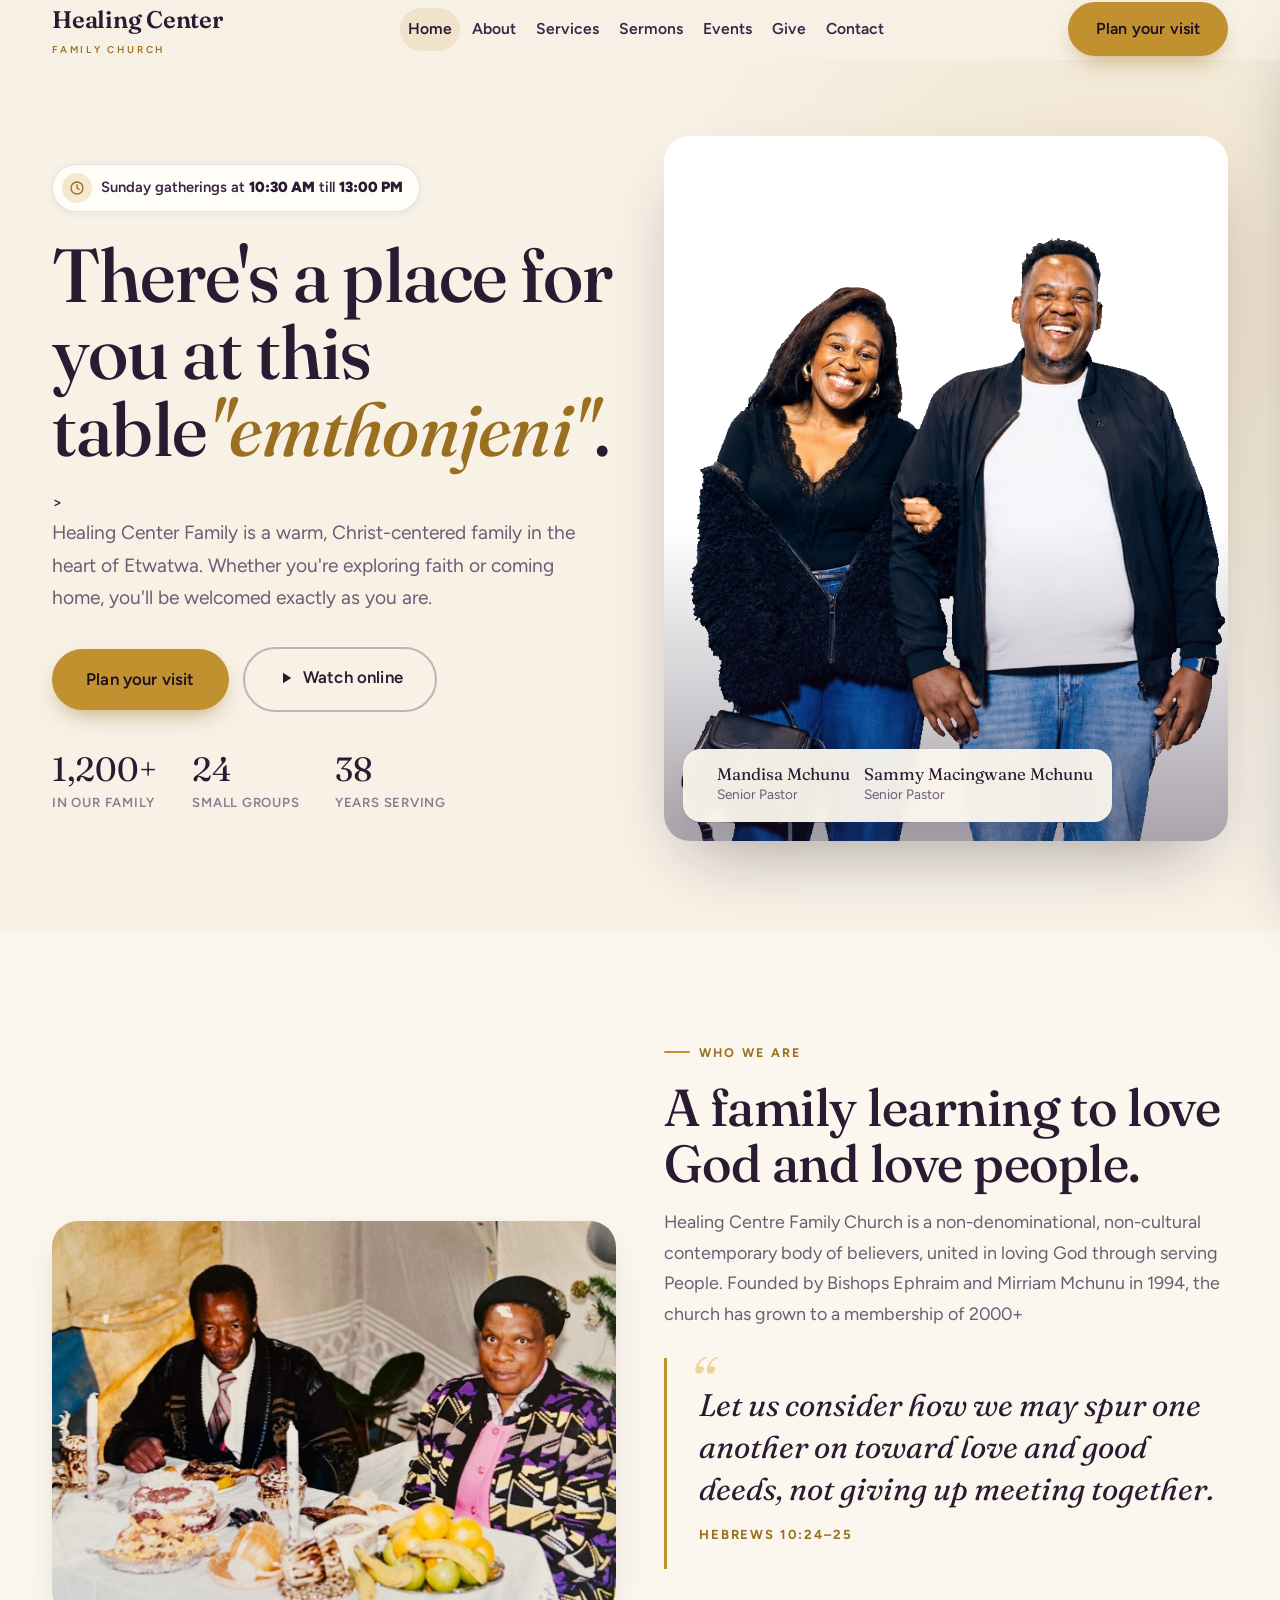
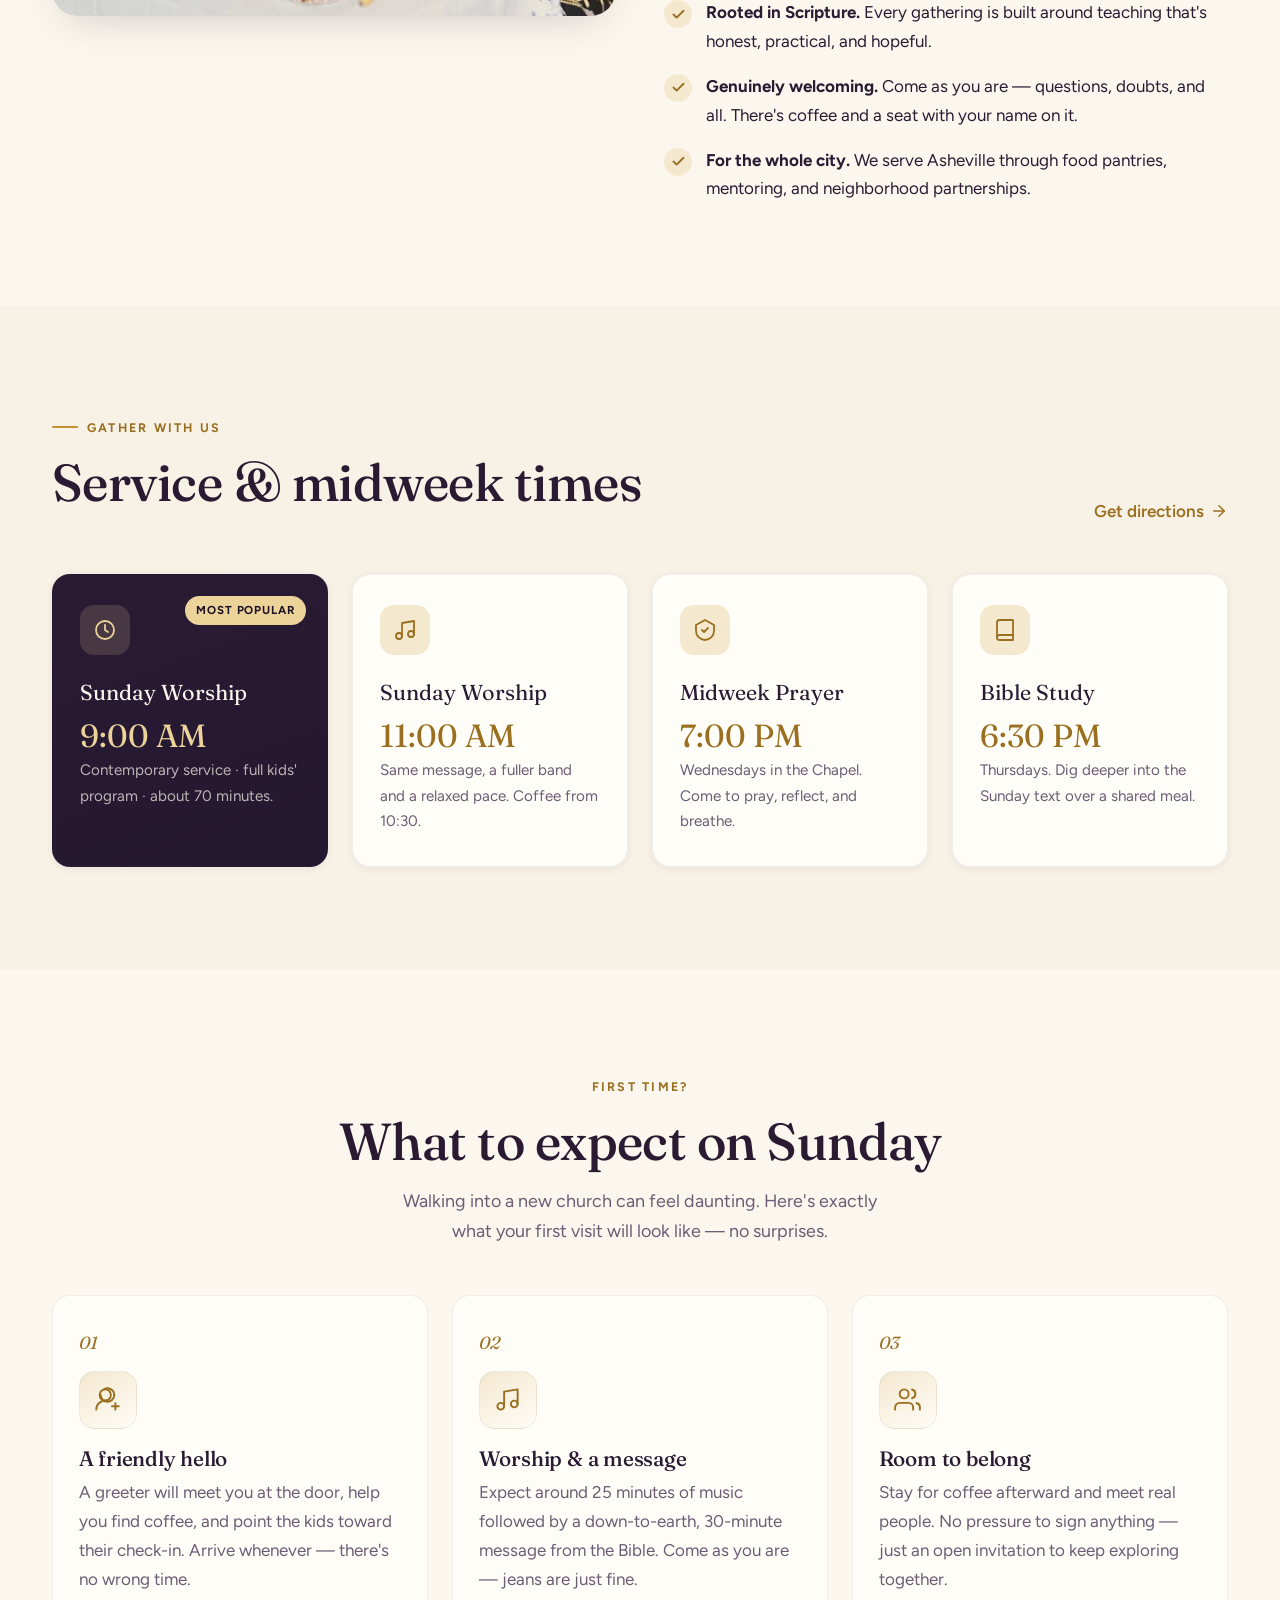
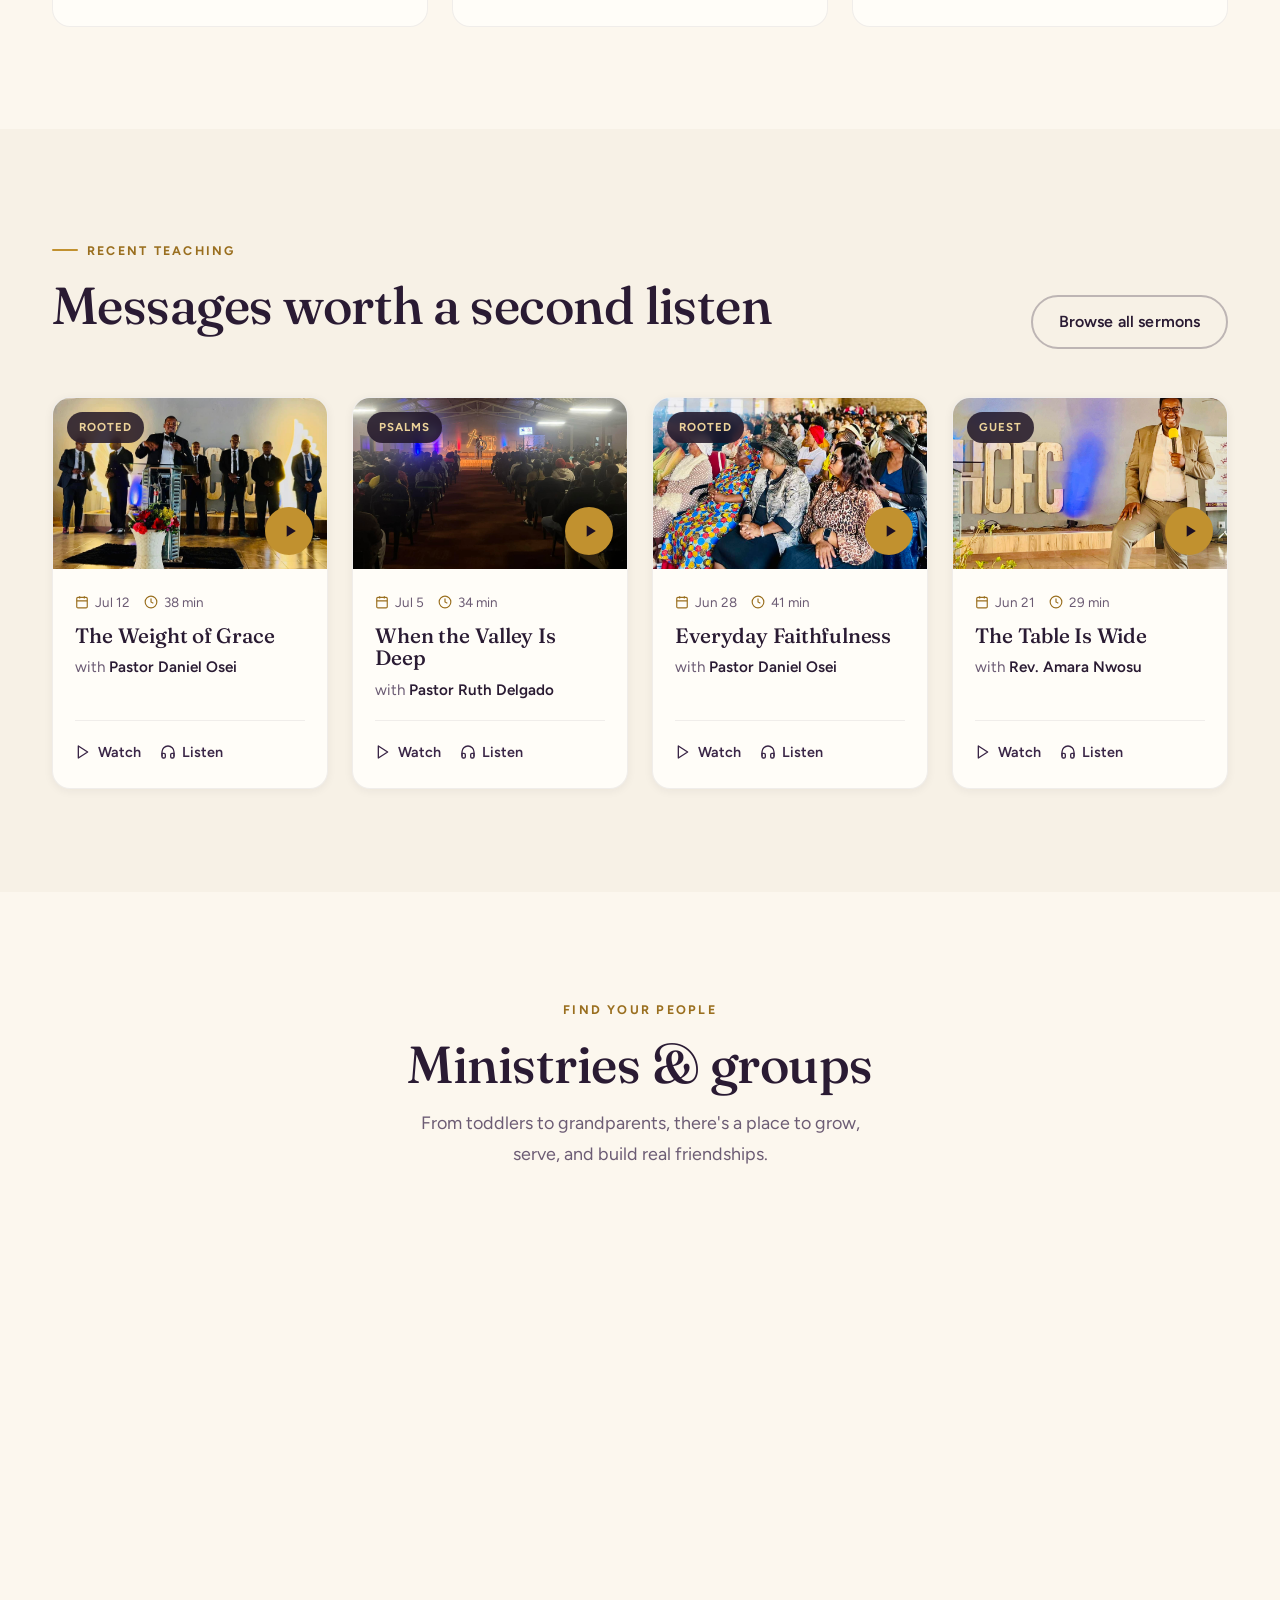
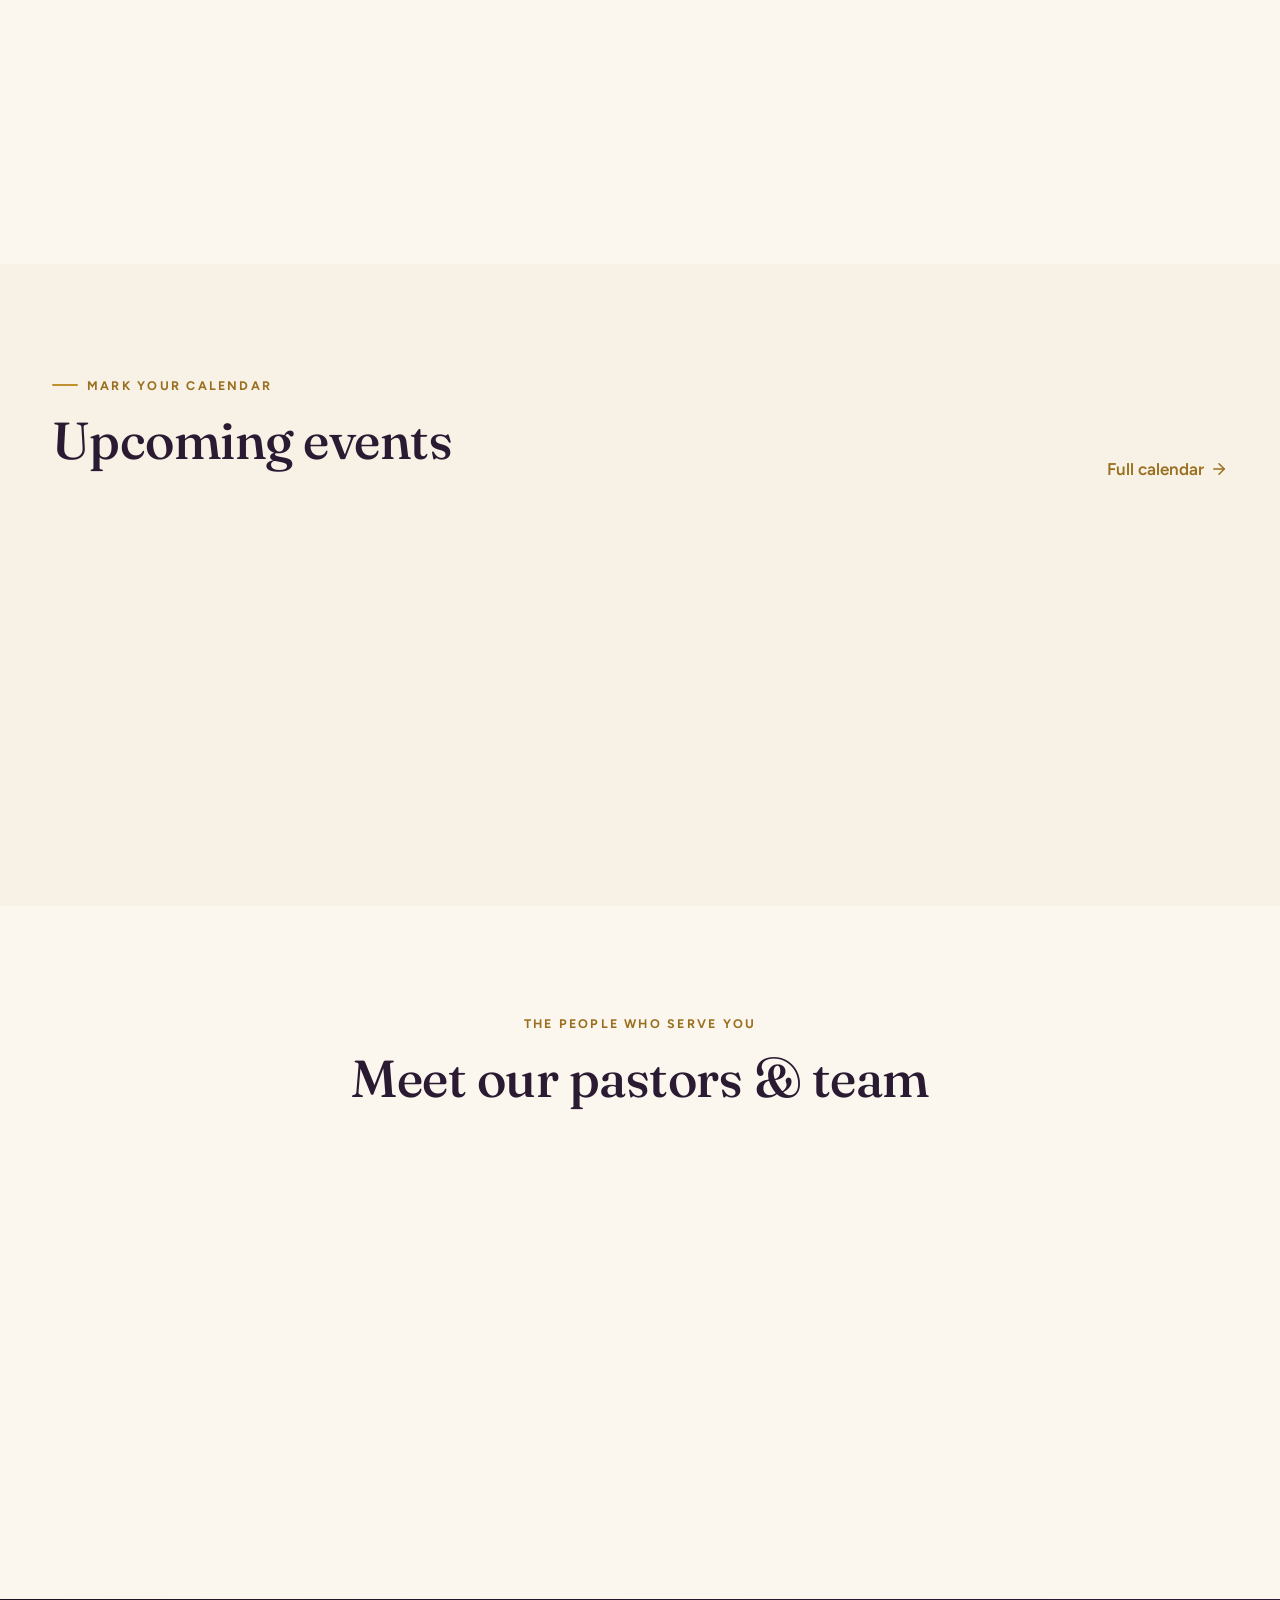
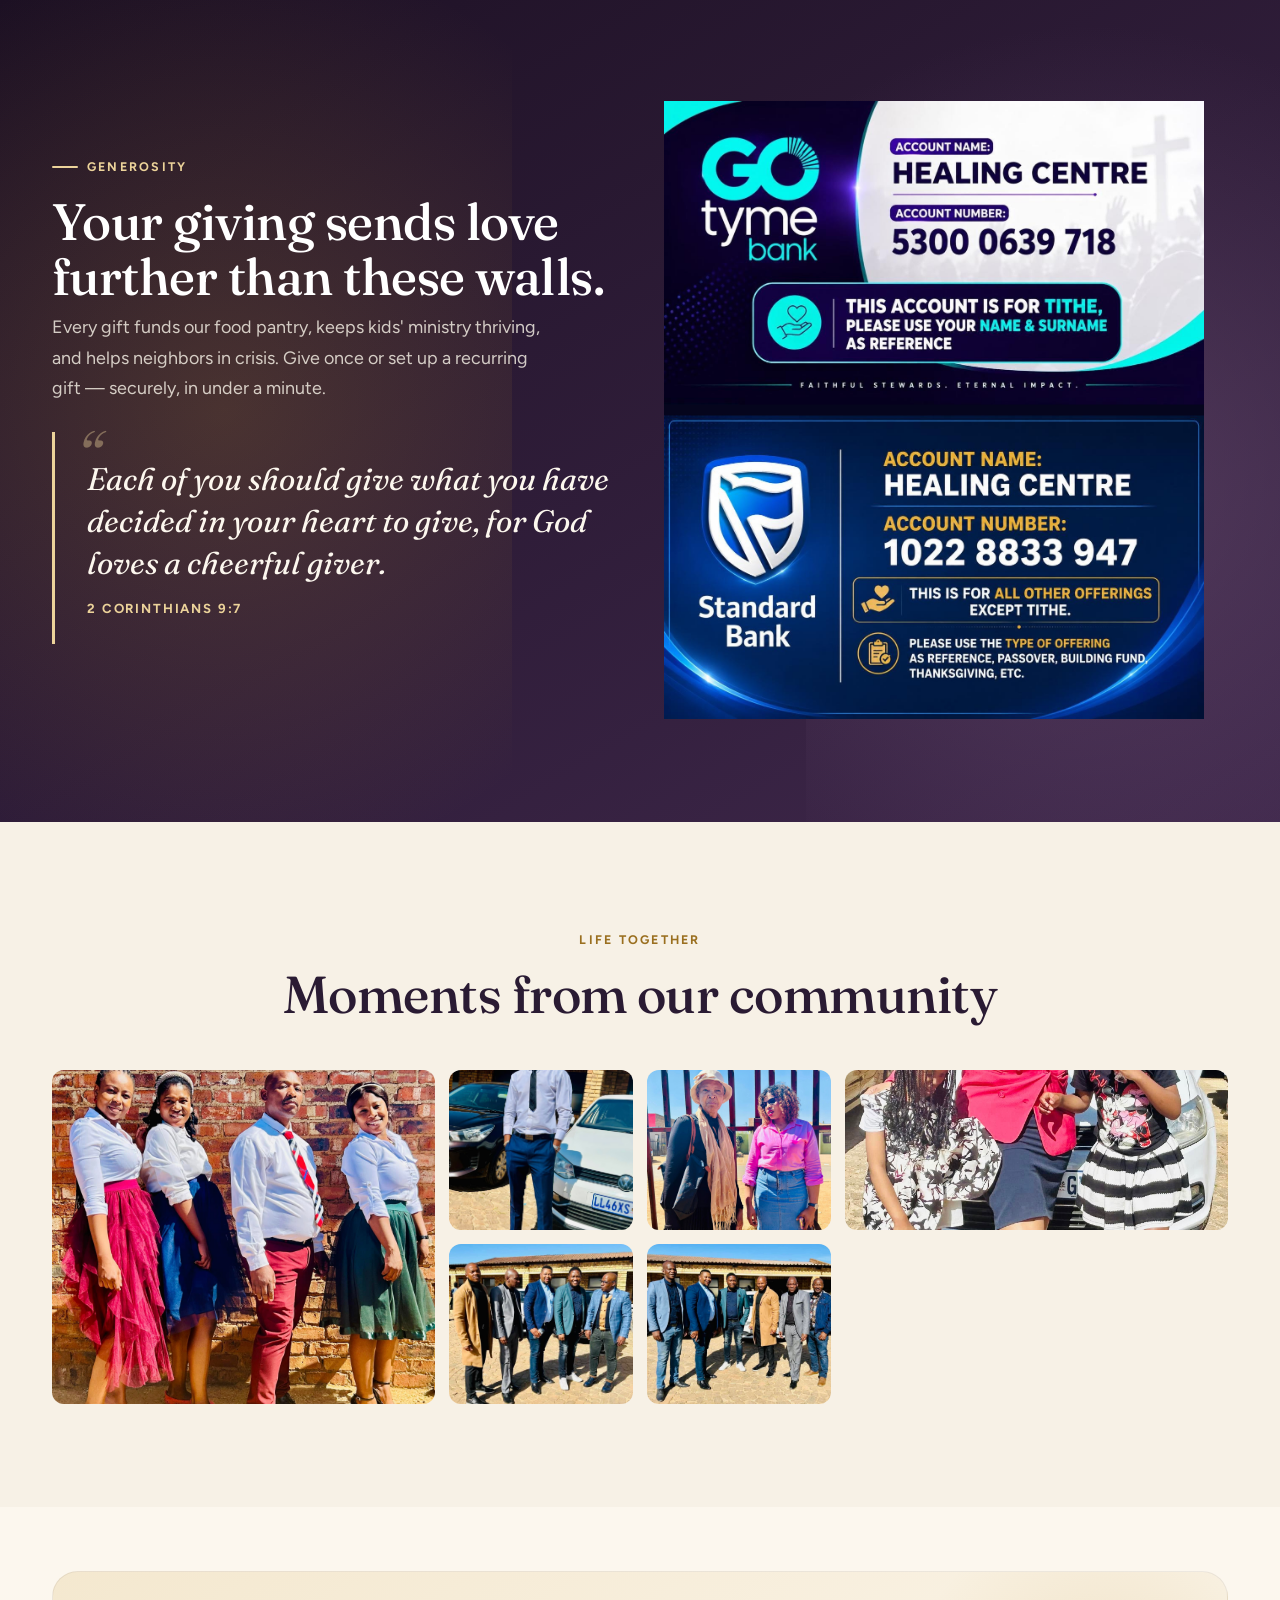
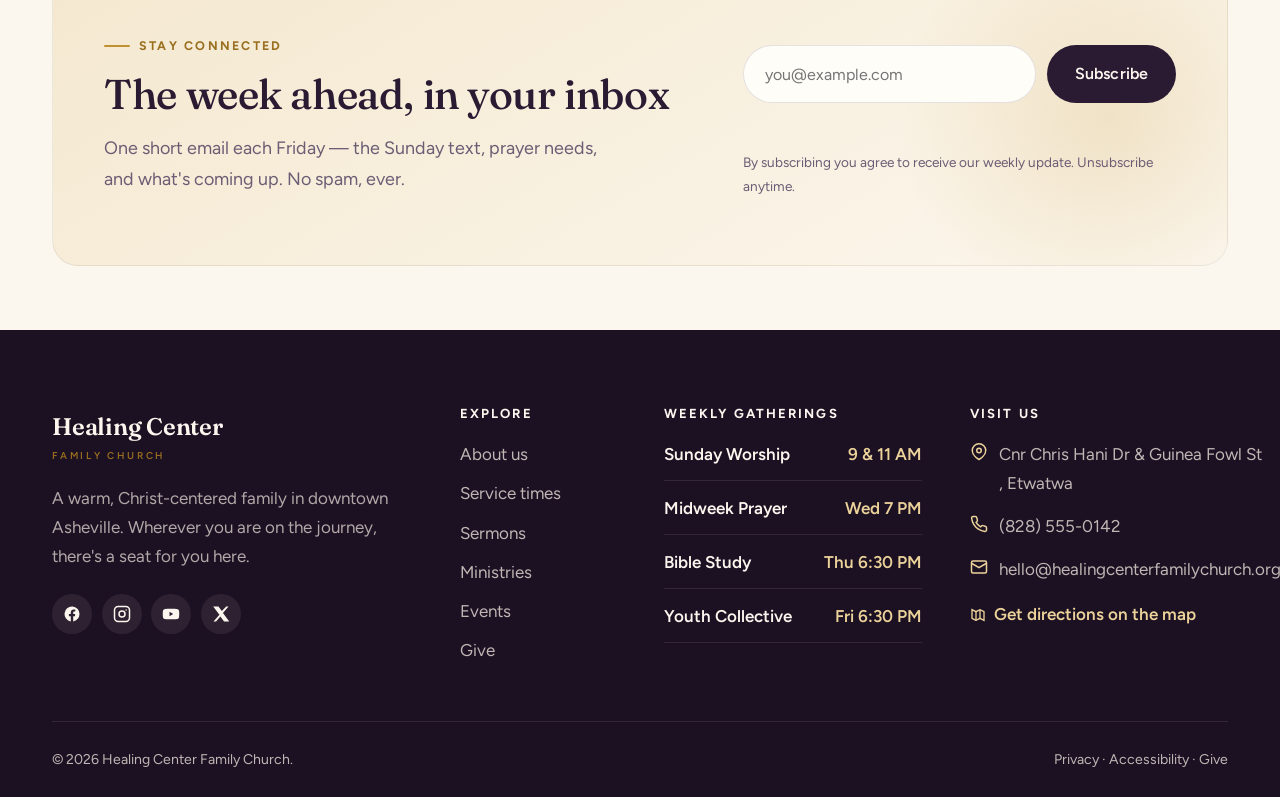
==== commit 8ad00bdc: "kabelo shongwe" ====
--- a/index.html
+++ b/index.html
@@ -592,24 +592,10 @@
               <cite>2 Corinthians 9:7</cite>
             </blockquote>
           </div>
+
           <div class="col-lg-6">
-            <div class="give-panel">
-              <h3>Make a gift today</h3>
-              <p style="color:rgba(247,241,230,.78);margin-bottom:0;">Choose an amount to get started.</p>
-              <div class="give-amounts" role="group" aria-label="Choose a giving amount">
-                <button type="button" class="amount-btn">R25</button>
-                <button type="button" class="amount-btn active">$50</button>
-                <button type="button" class="amount-btn">R100</button>
-                <button type="button" class="amount-btn">R250</button>
-                <button type="button" class="amount-btn">Other</button>
-              </div>
-              <a class="btn btn-gold btn-lg w-100" href="#give">Give <span class="give-amount-label">$50</span> securely</a>
-              <div class="give-methods">
-                <span><svg viewBox="0 0 24 24" fill="none" stroke="currentColor" stroke-width="2"><rect x="2" y="5" width="20" height="14" rx="2"/><path d="M2 10h20"/></svg>Card</span>
-                <span><svg viewBox="0 0 24 24" fill="none" stroke="currentColor" stroke-width="2"><rect x="3" y="6" width="18" height="13" rx="2"/><path d="M3 10h18M7 15h4"/></svg>Bank transfer</span>
-                <span><svg viewBox="0 0 24 24" fill="none" stroke="currentColor" stroke-width="2"><circle cx="12" cy="12" r="9"/><path d="M12 6v6l4 2"/></svg>Recurring</span>
-              </div>
-            </div>
+         <img src="img/merged_banking.jpg" width="540" height="560" loading="lazy" alt="Open Bible resting on a wooden pew beside soft morning light through a stained-glass window">
+            
           </div>
         </div>
       </div>
